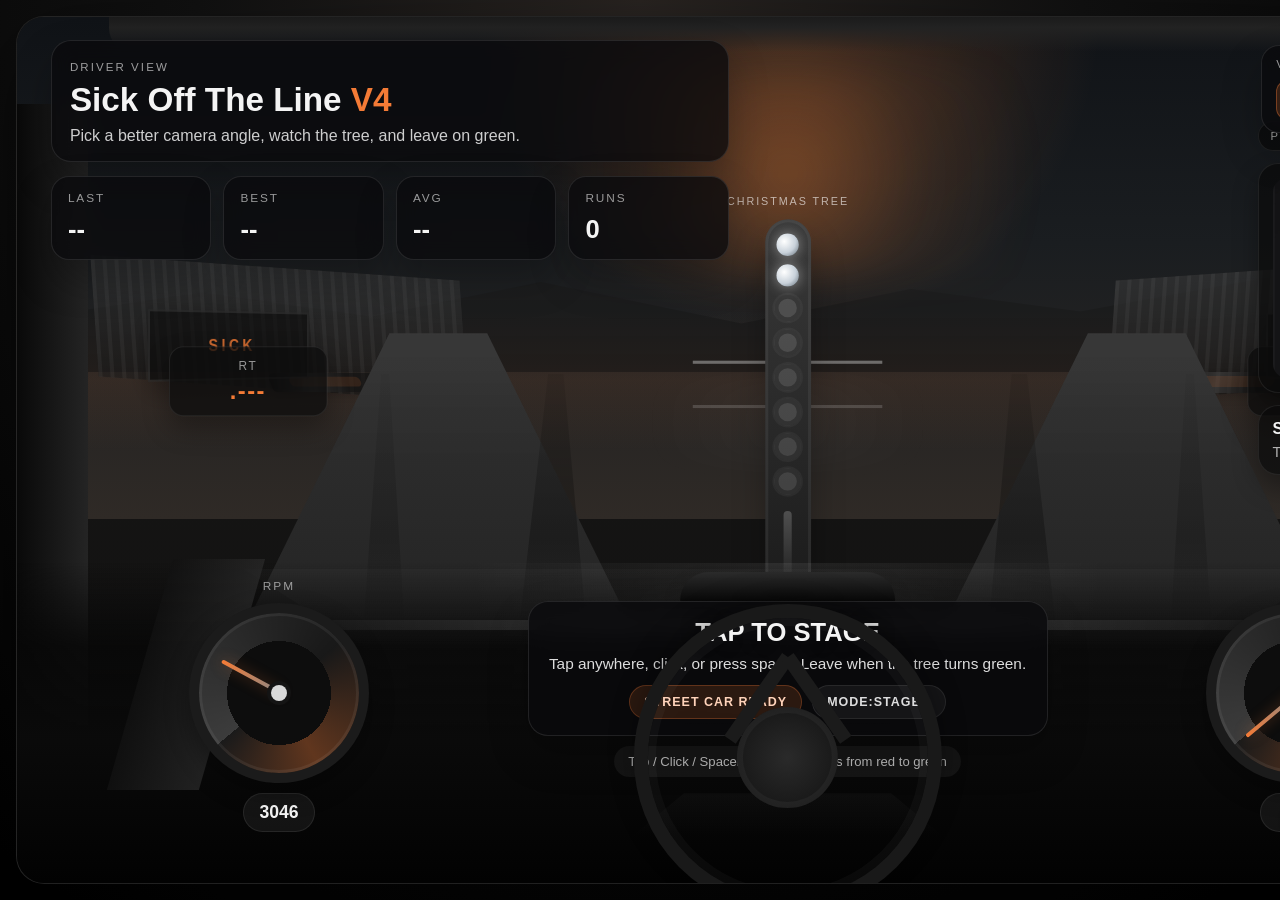
==== index.html @ 59b1d3d0 "Add files via upload" ====
<!DOCTYPE html>
<html lang="en">
<head>
  <meta charset="UTF-8" />
  <meta name="viewport" content="width=device-width, initial-scale=1.0" />
  <meta name="description" content="Sick Off The Line V4 - drag strip reaction time game with improved camera views." />
  <title>Sick Off The Line V4</title>
  <link rel="stylesheet" href="css/styles.css" />
</head>
<body>
  <main class="game-shell" aria-label="Sick Off The Line reaction time game">
    <section class="scene view-cockpit" id="scene">
      <div class="sky"></div>
      <div class="sun-glow"></div>
      <div class="horizon-glow"></div>
      <div class="mountains"></div>
      <div class="stands left"></div>
      <div class="stands right"></div>
      <div class="track-cars car-left"></div>
      <div class="track-cars car-right"></div>
      <div class="billboard left"></div>
      <div class="billboard right"></div>

      <div class="track" id="track">
        <div class="guardrail left-wall"></div>
        <div class="guardrail right-wall"></div>
        <div class="lane left-lane"></div>
        <div class="lane right-lane"></div>
        <div class="lane-groove left-groove"></div>
        <div class="lane-groove right-groove"></div>
        <div class="center-strip"></div>
        <div class="start-box"></div>
        <div class="reflective-patch"></div>
        <div class="burnout haze"></div>
        <div class="motion-lines motion-left"></div>
        <div class="motion-lines motion-right"></div>
        <div class="cone left-cone"></div>
        <div class="cone right-cone"></div>
        <div class="rubber-mark left-mark"></div>
        <div class="rubber-mark right-mark"></div>
        <div class="timing-board left-board">
          <span>RT</span>
          <strong id="leftBoard">.---</strong>
        </div>
        <div class="timing-board right-board">
          <span>MPH</span>
          <strong id="rightBoard">000</strong>
        </div>
      </div>

      <div class="tree-zone" id="treeZone">
        <div class="tree-sign">Christmas Tree</div>
        <div class="tree-post">
          <div class="tree-lights">
            <button class="light pre disabled" data-light="pre" tabindex="-1" aria-hidden="true"></button>
            <button class="light stage disabled" data-light="stage" tabindex="-1" aria-hidden="true"></button>
            <button class="light red" data-light="r1" tabindex="-1" aria-hidden="true"></button>
            <button class="light red" data-light="r2" tabindex="-1" aria-hidden="true"></button>
            <button class="light red" data-light="r3" tabindex="-1" aria-hidden="true"></button>
            <button class="light yellow" data-light="y1" tabindex="-1" aria-hidden="true"></button>
            <button class="light yellow" data-light="y2" tabindex="-1" aria-hidden="true"></button>
            <button class="light green" data-light="g" tabindex="-1" aria-hidden="true"></button>
          </div>
        </div>
      </div>

      <aside class="sponsor-tower" aria-label="Race sponsor signage">
        <div class="sponsor-head">Presented By</div>
        <div class="sponsor-card main-sponsor">
          <img src="assets/sick-the-magazine-logo.jpg" alt="Sick The Magazine logo" />
        </div>
        <div class="sponsor-card side-copy">
          <p>SICK THE MAGAZINE</p>
          <span>Trackside sponsor signage</span>
        </div>
      </aside>

      <section class="hud">
        <div class="brand panel">
          <span class="eyebrow">Driver View</span>
          <h1>Sick Off The Line <span>V4</span></h1>
          <p>Pick a better camera angle, watch the tree, and leave on green.</p>
        </div>

        <div class="stats panel-grid">
          <article class="panel stat-box">
            <div class="stat-label">Last</div>
            <div class="stat-value" id="lastReaction">--</div>
          </article>
          <article class="panel stat-box">
            <div class="stat-label">Best</div>
            <div class="stat-value" id="bestReaction">--</div>
          </article>
          <article class="panel stat-box">
            <div class="stat-label">Avg</div>
            <div class="stat-value" id="avgReaction">--</div>
          </article>
          <article class="panel stat-box">
            <div class="stat-label">Runs</div>
            <div class="stat-value" id="runCount">0</div>
          </article>
        </div>
      </section>

      <section class="view-picker panel" aria-label="Camera view picker">
        <span class="picker-label">View</span>
        <div class="view-buttons" id="viewButtons">
          <button class="view-btn active" data-view="cockpit">Cockpit</button>
          <button class="view-btn" data-view="dash">Dash</button>
          <button class="view-btn" data-view="wide">Wide</button>
        </div>
      </section>

      <div class="cockpit-frame top"></div>
      <div class="cockpit-frame left"></div>
      <div class="cockpit-frame right"></div>

      <section class="dashboard" id="dashboard">
        <div class="windshield-reflection"></div>
        <div class="dash-top-strip"></div>
        <div class="rearview-mirror"></div>
        <div class="a-pillar left"></div>
        <div class="a-pillar right"></div>
        <div class="hood-bulge"></div>

        <div class="gauge cluster-left">
          <div class="gauge-title">RPM</div>
          <div class="gauge-dial">
            <div class="needle" id="rpmNeedle"></div>
          </div>
          <div class="gauge-readout" id="rpmValue">3200</div>
        </div>

        <div class="dash-center-stack">
          <div class="dash-message panel">
            <div class="status-title" id="headline">Tap to stage</div>
            <div class="status-copy" id="subline">Tap anywhere, click, or press space. Leave when the tree turns green.</div>
            <div class="dash-tags">
              <div class="rating-pill" id="rating">Street Car Ready</div>
              <div class="launch-mode-pill">Mode: <strong id="launchMode">STAGED</strong></div>
            </div>
          </div>
          <div class="dash-hint-bar">
            <span>Tap / Click / Spacebar</span>
            <span class="separator"></span>
            <span>Tree drops from red to green</span>
          </div>
        </div>

        <div class="gauge cluster-right">
          <div class="gauge-title">MPH</div>
          <div class="gauge-dial">
            <div class="needle" id="mphNeedle"></div>
          </div>
          <div class="gauge-readout" id="mphValue">0</div>
        </div>

        <div class="switch-bank panel">
          <div class="switch-label">Race Panel</div>
          <div class="switch-row">
            <span class="switch active"></span>
            <span class="switch"></span>
            <span class="switch active"></span>
            <span class="switch"></span>
          </div>
        </div>

        <div class="steering-wheel">
          <div class="wheel-center"></div>
        </div>
      </section>

      <button class="action-overlay" id="actionButton" aria-label="Tap to play the drag strip reaction game"></button>
      <div class="flash-overlay" id="flashOverlay"></div>
    </section>
  </main>

  <script src="js/game.js"></script>
</body>
</html>
---- css/styles.css ----
:root {
  --bg: #040404;
  --panel: rgba(10, 10, 12, 0.76);
  --panel-border: rgba(255, 255, 255, 0.1);
  --orange: #f47b36;
  --orange-soft: rgba(244, 123, 54, 0.14);
  --white: #f4f4f4;
  --muted: rgba(255, 255, 255, 0.72);
  --red: #ff3a3a;
  --yellow: #ffd24b;
  --green: #1ef07a;
  --dash: #090909;
  --metal: #868686;
  --glass: rgba(255, 255, 255, 0.06);
  --shadow: 0 25px 80px rgba(0, 0, 0, 0.45);
}

* { box-sizing: border-box; }
html, body {
  margin: 0;
  min-height: 100%;
  background: radial-gradient(circle at top, #292421 0%, #111 40%, #000 100%);
  color: var(--white);
  font-family: Inter, Arial, Helvetica, sans-serif;
}
body {
  display: flex;
  align-items: center;
  justify-content: center;
  padding: 16px;
}
button { font: inherit; }
.game-shell { width: min(100%, 1440px); }
.scene {
  position: relative;
  aspect-ratio: 16 / 9;
  min-height: min(100vh - 32px, 880px);
  overflow: hidden;
  border-radius: 28px;
  border: 1px solid rgba(255, 255, 255, 0.08);
  background: linear-gradient(to bottom, #0d0d0d 0%, #171615 20%, #111 100%);
  box-shadow: var(--shadow);
  user-select: none;
  touch-action: manipulation;
}
.sky, .sun-glow, .horizon-glow, .mountains, .track, .dashboard, .flash-overlay, .action-overlay,
.motion-lines, .burnout, .cockpit-frame, .stands, .tree-zone, .sponsor-tower, .hud, .view-picker,
.track-cars, .billboard { position: absolute; }

.sky {
  inset: 0 0 42% 0;
  background:
    radial-gradient(circle at 50% 0%, rgba(255, 136, 60, 0.24), transparent 34%),
    linear-gradient(to bottom, #101317 0%, #1a1d20 45%, #2f2a26 100%);
}
.sun-glow {
  left: 50%; top: 6%; width: 48%; height: 24%; transform: translateX(-50%);
  background: radial-gradient(circle, rgba(255, 132, 51, 0.32), rgba(255, 132, 51, 0.06) 36%, transparent 64%);
  filter: blur(18px);
}
.horizon-glow {
  left: 0; right: 0; top: 34%; height: 16%;
  background: linear-gradient(to bottom, transparent 0%, rgba(244, 123, 54, 0.08) 50%, transparent 100%);
}
.mountains {
  left: 0; right: 0; top: 21%; height: 20%; opacity: 0.5;
  clip-path: polygon(0 100%, 0 70%, 12% 54%, 23% 68%, 34% 48%, 47% 72%, 58% 52%, 69% 65%, 82% 44%, 100% 70%, 100% 100%);
  background: linear-gradient(to top, rgba(0,0,0,0.35), transparent 50%), #1b1b1b;
}
.stands {
  top: 29%; width: 24%; height: 14%; opacity: 0.55;
  background: linear-gradient(to bottom, rgba(255,255,255,0.08), rgba(255,255,255,0.02)),
    repeating-linear-gradient(90deg, rgba(255,255,255,0.08) 0 4px, transparent 4px 12px),
    linear-gradient(to bottom, #2a2a2a, #151515);
}
.stands.left { left: 5%; transform: skewY(8deg) rotate(-4deg); }
.stands.right { right: 5%; transform: skewY(-8deg) rotate(4deg); }
.track-cars {
  top: 41%; width: 8%; height: 2.4%; opacity: 0.65;
  background: linear-gradient(to right, #0a0a0a, #3c3c3c 35%, #111 70%);
  border-radius: 8px 8px 3px 3px; box-shadow: 0 2px 10px rgba(0,0,0,0.35);
}
.track-cars::after {
  content: ''; position: absolute; inset: 18% 18% 26% 18%; background: rgba(244, 123, 54, 0.18); border-radius: 5px;
}
.car-left { left: 16%; transform: skewX(22deg) scale(0.9); }
.car-right { right: 17%; transform: skewX(-22deg); }
.billboard {
  top: 34%; width: 12%; height: 8%; border: 2px solid rgba(255,255,255,0.08); background: rgba(10,10,10,0.58);
  box-shadow: 0 10px 24px rgba(0,0,0,0.3);
}
.billboard::before {
  content: 'SICK'; position: absolute; inset: 0; display: grid; place-items: center;
  color: rgba(244,123,54,0.82); font-weight: 900; letter-spacing: 0.25em;
}
.billboard.left { left: 8%; transform: perspective(900px) rotateY(30deg); }
.billboard.right { right: 8%; transform: perspective(900px) rotateY(-30deg); }

.track {
  inset: 24% 0 0 0;
  transform-origin: center 70%;
  transition: transform 220ms ease, filter 220ms ease;
}
.guardrail {
  position: absolute; bottom: 12%; width: 22%; height: 8%; z-index: 2;
  background: linear-gradient(to bottom, #cbcbcb, #737373 40%, #2f2f2f 100%);
  box-shadow: 0 8px 20px rgba(0,0,0,0.35);
}
.left-wall { left: 6%; transform: perspective(900px) rotateX(74deg) skewX(38deg); }
.right-wall { right: 6%; transform: perspective(900px) rotateX(74deg) skewX(-38deg); }
.lane {
  position: absolute; bottom: -6%; width: 44%; height: 90%;
  background: linear-gradient(to bottom, #313131 0%, #161616 100%);
  box-shadow: inset 0 60px 90px rgba(255,255,255,0.04);
}
.left-lane { left: 6%; clip-path: polygon(43% 0%, 57% 0%, 100% 100%, 0% 100%); }
.right-lane { right: 6%; clip-path: polygon(43% 0%, 57% 0%, 100% 100%, 0% 100%); }
.lane-groove, .rubber-mark {
  position: absolute; bottom: -2%; width: 8%; height: 80%; opacity: 0.52;
  background: linear-gradient(to bottom, rgba(0,0,0,0.12), rgba(0,0,0,0.55) 30%, rgba(255,255,255,0.03) 55%, rgba(0,0,0,0.58));
}
.left-groove { left: 31%; clip-path: polygon(49% 0%, 61% 0%, 100% 100%, 0 100%); }
.right-groove { right: 31%; clip-path: polygon(39% 0%, 51% 0%, 100% 100%, 0 100%); }
.left-mark { left: 22%; width: 5%; opacity: 0.32; clip-path: polygon(48% 0%, 58% 0%, 100% 100%, 0 100%); }
.right-mark { right: 22%; width: 5%; opacity: 0.32; clip-path: polygon(42% 0%, 52% 0%, 100% 100%, 0 100%); }
.center-strip {
  position: absolute; left: 50%; bottom: -5%; width: 4%; height: 84%; transform: translateX(-50%);
  background: linear-gradient(to bottom, rgba(255,255,255,0.24), rgba(255,255,255,0.04));
  clip-path: polygon(43% 0%, 57% 0%, 100% 100%, 0 100%);
  opacity: 0.38;
}
.start-box {
  position: absolute; left: 50%; top: 20%; width: 12%; height: 7%; transform: translateX(-50%);
  border-top: 3px solid rgba(255,255,255,0.5); border-bottom: 3px solid rgba(255,255,255,0.22); opacity: 0.7;
}
.reflective-patch {
  position: absolute; left: 50%; bottom: 30%; width: 30%; height: 16%; transform: translateX(-50%);
  background: radial-gradient(circle, rgba(255,255,255,0.08), transparent 70%);
  filter: blur(18px);
}
.burnout.haze {
  left: 50%; top: 22%; width: 28%; height: 14%; transform: translateX(-50%);
  background: radial-gradient(circle, rgba(255,255,255,0.12), transparent 70%);
  filter: blur(12px); opacity: 0.22;
}
.motion-lines {
  bottom: 8%; width: 15%; height: 24%; opacity: 0; transition: opacity 120ms ease;
  background: repeating-linear-gradient(to bottom, rgba(255,255,255,0.35) 0 2px, transparent 2px 16px);
  filter: blur(0.6px);
}
.motion-left { left: 16%; transform: skewX(26deg); }
.motion-right { right: 16%; transform: skewX(-26deg); }
.cone {
  position: absolute; width: 2.4%; height: 7%; bottom: 16%;
  background: linear-gradient(to bottom, #ff9d38, #d95700);
  clip-path: polygon(50% 0, 100% 100%, 0 100%);
  box-shadow: 0 10px 16px rgba(0,0,0,0.3);
}
.left-cone { left: 20%; }
.right-cone { right: 20%; }
.timing-board {
  position: absolute; top: 18%; width: 10%; min-width: 84px; padding: 12px 12px 10px;
  border-radius: 14px; background: rgba(14, 14, 14, 0.76);
  border: 1px solid rgba(255,255,255,0.08);
  box-shadow: 0 12px 26px rgba(0,0,0,0.3); text-align: center;
}
.timing-board span {
  display: block; font-size: 0.72rem; letter-spacing: 0.14em; text-transform: uppercase; color: rgba(255,255,255,0.56);
}
.timing-board strong {
  display: block; margin-top: 5px; font-size: clamp(1.15rem, 1.8vw, 1.6rem); color: var(--orange); letter-spacing: 0.06em;
}
.left-board { left: 11%; }
.right-board { right: 11%; }

.tree-zone {
  left: 50%; top: 22%; transform: translateX(-50%);
  width: 9%; min-width: 90px; z-index: 3;
  transition: transform 220ms ease, top 220ms ease;
}
.tree-sign {
  text-align: center; font-size: 0.66rem; letter-spacing: 0.18em; text-transform: uppercase;
  color: rgba(255,255,255,0.62); margin-bottom: 12px;
}
.tree-post {
  width: 32%; margin: 0 auto; padding: 14px 0 24px; border-radius: 30px;
  background: linear-gradient(to bottom, #393939, #191919);
  box-shadow: inset 0 0 0 3px rgba(255,255,255,0.06), 0 18px 32px rgba(0,0,0,0.28);
}
.tree-post::after {
  content: ''; display: block; width: 8px; height: 84px; margin: 16px auto 0; background: linear-gradient(to bottom, #4f4f4f, #171717); border-radius: 999px;
}
.tree-lights { display: grid; gap: 8px; justify-items: center; }
.light {
  width: 26px; height: 26px; border-radius: 50%; border: none; cursor: default; pointer-events: none;
  background: rgba(255,255,255,0.14); box-shadow: inset 0 0 0 4px rgba(0,0,0,0.3), 0 0 0 2px rgba(255,255,255,0.04);
}
.light.pre, .light.stage { width: 22px; height: 22px; background: rgba(255,255,255,0.12); }
.light.red.active { background: radial-gradient(circle at 35% 35%, #ff8989, var(--red) 55%, #680000 100%); box-shadow: 0 0 24px rgba(255,58,58,0.78); }
.light.yellow.active { background: radial-gradient(circle at 35% 35%, #fff0a3, var(--yellow) 55%, #7c5800 100%); box-shadow: 0 0 24px rgba(255,210,75,0.82); }
.light.green.active { background: radial-gradient(circle at 35% 35%, #baffd6, var(--green) 55%, #005829 100%); box-shadow: 0 0 24px rgba(30,240,122,0.82); }
.light.pre.active, .light.stage.active { background: radial-gradient(circle at 35% 35%, #fff, #c8d1da 55%, #5b6770 100%); box-shadow: 0 0 14px rgba(255,255,255,0.45); }

.sponsor-tower {
  right: 3.5%; top: 12%; width: 16%; min-width: 170px; z-index: 4;
  transition: transform 220ms ease, opacity 220ms ease;
}
.sponsor-head {
  display: inline-block; padding: 8px 12px; border-radius: 999px; background: rgba(10,10,10,0.68); border: 1px solid rgba(255,255,255,0.08);
  font-size: 0.7rem; letter-spacing: 0.15em; text-transform: uppercase; color: rgba(255,255,255,0.62);
}
.sponsor-card {
  margin-top: 12px; border-radius: 20px; padding: 14px; background: rgba(10,10,10,0.7); border: 1px solid rgba(255,255,255,0.08); box-shadow: 0 12px 26px rgba(0,0,0,0.32);
}
.main-sponsor img { width: 100%; display: block; border-radius: 14px; }
.side-copy p { margin: 0; font-weight: 800; letter-spacing: 0.08em; }
.side-copy span { display: block; margin-top: 6px; color: rgba(255,255,255,0.68); font-size: 0.9rem; }

.panel {
  background: var(--panel); border: 1px solid var(--panel-border); backdrop-filter: blur(10px);
  box-shadow: 0 18px 40px rgba(0,0,0,0.24);
}
.hud {
  left: 2.2%; top: 2.6%; width: 44%; z-index: 10; display: grid; gap: 14px;
}
.brand { border-radius: 20px; padding: 16px 18px; }
.eyebrow {
  display: inline-block; font-size: 0.72rem; letter-spacing: 0.18em; text-transform: uppercase; color: rgba(255,255,255,0.6);
}
.brand h1 { margin: 6px 0 8px; font-size: clamp(1.6rem, 2.6vw, 2.4rem); }
.brand h1 span { color: var(--orange); }
.brand p { margin: 0; color: rgba(255,255,255,0.8); max-width: 58ch; }
.panel-grid {
  display: grid; grid-template-columns: repeat(4, minmax(0, 1fr)); gap: 12px;
}
.stat-box { border-radius: 18px; padding: 14px 16px; min-height: 84px; }
.stat-label {
  color: rgba(255,255,255,0.58); font-size: 0.74rem; text-transform: uppercase; letter-spacing: 0.16em;
}
.stat-value { margin-top: 10px; font-size: clamp(1.15rem, 2vw, 1.7rem); font-weight: 900; }

.view-picker {
  top: 3.2%; right: 2.4%; z-index: 12; border-radius: 18px; padding: 12px 14px; min-width: 240px;
}
.picker-label {
  display: block; font-size: 0.72rem; letter-spacing: 0.16em; text-transform: uppercase; color: rgba(255,255,255,0.58); margin-bottom: 10px;
}
.view-buttons { display: flex; gap: 8px; }
.view-btn {
  flex: 1; border: 1px solid rgba(255,255,255,0.08); background: rgba(255,255,255,0.04); color: rgba(255,255,255,0.88);
  border-radius: 12px; padding: 10px 12px; cursor: pointer; font-weight: 700;
}
.view-btn.active {
  background: rgba(244,123,54,0.18); border-color: rgba(244,123,54,0.36); color: #ffd6bf;
}

.cockpit-frame.top {
  left: 6%; right: 6%; top: -3%; height: 7%; border-bottom-left-radius: 24px; border-bottom-right-radius: 24px;
  background: linear-gradient(to bottom, #0b0b0b, #222 60%, transparent 100%); z-index: 7;
}
.cockpit-frame.left, .cockpit-frame.right {
  top: 10%; bottom: 18%; width: 4.6%; background: linear-gradient(to right, #090909, #242424); z-index: 7;
}
.cockpit-frame.left { left: 0; }
.cockpit-frame.right { right: 0; transform: scaleX(-1); }

.dashboard {
  left: 0; right: 0; bottom: 0; height: 37%; z-index: 8;
  background:
    linear-gradient(to top, #020202 0%, #0a0a0a 44%, rgba(7,7,7,0.86) 74%, rgba(7,7,7,0) 100%),
    radial-gradient(circle at 50% 0%, rgba(255,255,255,0.08), transparent 38%);
  transition: transform 220ms ease, opacity 220ms ease;
}
.windshield-reflection {
  position: absolute; left: 8%; right: 8%; top: 2%; height: 26%;
  background: linear-gradient(to bottom, rgba(255,255,255,0.12), transparent);
  clip-path: polygon(8% 0, 92% 0, 82% 100%, 18% 100%); opacity: 0.2;
}
.dash-top-strip {
  position: absolute; left: 12%; right: 12%; top: 18%; height: 10px; border-radius: 999px;
  background: linear-gradient(to right, transparent, rgba(255,255,255,0.16), transparent);
}
.rearview-mirror {
  position: absolute; left: 50%; top: 3%; width: 14%; height: 9%; transform: translateX(-50%);
  border-radius: 999px 999px 16px 16px; background: linear-gradient(to bottom, #2b2b2b, #090909); box-shadow: 0 10px 18px rgba(0,0,0,0.25);
}
.a-pillar {
  position: absolute; top: -1%; width: 6%; height: 72%; background: linear-gradient(to right, #121212, #2a2a2a); opacity: 0.74;
}
.a-pillar.left { left: 8%; transform: skewX(-16deg); }
.a-pillar.right { right: 8%; transform: skewX(16deg); }
.hood-bulge {
  position: absolute; left: 50%; bottom: 14%; width: 32%; height: 14%; transform: translateX(-50%);
  background: linear-gradient(to bottom, rgba(255,255,255,0.1), rgba(0,0,0,0.22));
  clip-path: polygon(18% 100%, 29% 0, 71% 0, 82% 100%);
  opacity: 0.24;
}
.gauge {
  position: absolute; bottom: 16%; width: 18%; text-align: center;
}
.cluster-left { left: 8%; }
.cluster-right { right: 8%; }
.gauge-title {
  font-size: 0.74rem; letter-spacing: 0.18em; text-transform: uppercase; color: rgba(255,255,255,0.56);
}
.gauge-dial {
  position: relative; margin: 10px auto 0; width: min(15vw, 180px); aspect-ratio: 1 / 1; border-radius: 50%;
  background:
    radial-gradient(circle at center, #0d0d0d 0 46%, transparent 46%),
    conic-gradient(from 230deg, rgba(255,255,255,0.18), rgba(255,255,255,0.03) 50%, rgba(244,123,54,0.35) 78%, rgba(255,255,255,0.04) 100%),
    #111;
  border: 10px solid #1b1b1b;
  box-shadow: inset 0 0 0 3px rgba(255,255,255,0.06), 0 10px 24px rgba(0,0,0,0.34);
}
.needle {
  position: absolute; left: 50%; bottom: 50%; width: 4px; height: 42%; transform-origin: bottom center; border-radius: 999px;
  background: linear-gradient(to top, #888, var(--orange)); box-shadow: 0 0 14px rgba(244,123,54,0.35);
}
.gauge-dial::after {
  content: ''; position: absolute; left: 50%; bottom: calc(50% - 8px); width: 16px; height: 16px; border-radius: 50%; transform: translateX(-50%);
  background: #d9d9d9; box-shadow: 0 0 0 4px #141414;
}
.gauge-readout {
  margin-top: 10px; display: inline-flex; min-width: 72px; justify-content: center; padding: 8px 12px; border-radius: 999px;
  background: rgba(255,255,255,0.06); border: 1px solid rgba(255,255,255,0.08); font-size: 1.1rem; font-weight: 800;
}
.dash-center-stack {
  position: absolute; left: 50%; top: 12%; width: min(42%, 520px); transform: translateX(-50%); text-align: center;
}
.dash-message { border-radius: 20px; padding: 16px 18px; }
.status-title { font-size: clamp(1.25rem, 2vw, 2rem); font-weight: 900; text-transform: uppercase; text-shadow: 0 2px 18px rgba(0,0,0,0.42); }
.status-copy { margin-top: 8px; font-size: clamp(0.9rem, 1.2vw, 1rem); color: rgba(255,255,255,0.86); }
.dash-tags { display: flex; justify-content: center; gap: 10px; flex-wrap: wrap; margin-top: 12px; }
.rating-pill, .launch-mode-pill {
  display: inline-flex; align-items: center; padding: 9px 14px; border-radius: 999px; font-size: 0.78rem; font-weight: 700; letter-spacing: 0.08em; text-transform: uppercase;
}
.rating-pill { background: var(--orange-soft); border: 1px solid rgba(244,123,54,0.28); color: #ffd3ba; }
.launch-mode-pill { background: rgba(255,255,255,0.05); border: 1px solid rgba(255,255,255,0.08); color: rgba(255,255,255,0.86); }
.dash-hint-bar {
  margin-top: 10px; display: inline-flex; align-items: center; gap: 10px; padding: 8px 14px; border-radius: 999px; background: rgba(255,255,255,0.05); color: rgba(255,255,255,0.7); font-size: 0.82rem;
}
.separator { width: 4px; height: 4px; border-radius: 50%; background: rgba(255,255,255,0.35); }
.switch-bank {
  position: absolute; right: 4.5%; bottom: 13%; width: 11%; min-width: 120px; border-radius: 16px; padding: 12px;
}
.switch-label { font-size: 0.68rem; text-transform: uppercase; letter-spacing: 0.16em; color: rgba(255,255,255,0.56); }
.switch-row { display: flex; gap: 8px; margin-top: 12px; justify-content: space-between; }
.switch {
  width: 16px; height: 28px; border-radius: 999px; background: #1f1f1f; border: 1px solid rgba(255,255,255,0.08); position: relative;
}
.switch::after {
  content: ''; position: absolute; left: 50%; top: 3px; width: 8px; height: 10px; transform: translateX(-50%); border-radius: 999px; background: #777;
}
.switch.active::after { background: var(--orange); box-shadow: 0 0 10px rgba(244,123,54,0.45); }
.steering-wheel {
  position: absolute; left: 50%; bottom: -9%; width: 20%; aspect-ratio: 1 / 1; transform: translateX(-50%); border-radius: 50%;
  border: 14px solid #191919; box-shadow: inset 0 0 0 8px rgba(255,255,255,0.03), 0 -10px 26px rgba(0,0,0,0.3);
}
.steering-wheel::before, .steering-wheel::after {
  content: ''; position: absolute; width: 14px; height: 36%; background: #1b1b1b; top: 14%; left: 50%; transform-origin: top center;
}
.steering-wheel::before { transform: translateX(-50%) rotate(35deg); }
.steering-wheel::after { transform: translateX(-50%) rotate(-35deg); }
.wheel-center {
  position: absolute; inset: 32%; border-radius: 50%; background: radial-gradient(circle, #2a2a2a, #111); box-shadow: inset 0 0 0 6px rgba(255,255,255,0.04);
}

.action-overlay {
  inset: 0; opacity: 0; z-index: 20; border: none; background: transparent; cursor: pointer;
}
.flash-overlay {
  inset: 0; background: transparent; pointer-events: none; z-index: 18;
}
.scene.green-flash .flash-overlay { background: rgba(30,240,122,0.18); }
.scene.red-flash .flash-overlay { background: rgba(255,58,58,0.16); }
.scene.launching .motion-lines { opacity: 0.28; }
.scene.launching .burnout.haze { opacity: 0.32; }
.scene.launching .track { filter: brightness(1.04); }

.scene.view-cockpit .track { transform: scale(1.03) translateY(2%); }
.scene.view-cockpit .tree-zone { top: 21%; transform: translateX(-50%) scale(1.02); }
.scene.view-cockpit .dashboard { transform: translateY(0); opacity: 1; }

.scene.view-dash .track { transform: scale(1.1) translateY(4%); }
.scene.view-dash .tree-zone { top: 20%; transform: translateX(-50%) scale(1.12); }
.scene.view-dash .dashboard { transform: translateY(3%); }
.scene.view-dash .sponsor-tower { transform: scale(0.94) translateY(-2%); }

.scene.view-wide .track { transform: scale(0.94) translateY(-4%); }
.scene.view-wide .tree-zone { top: 23%; transform: translateX(-50%) scale(0.88); }
.scene.view-wide .dashboard { transform: translateY(14%); opacity: 0.94; }
.scene.view-wide .sponsor-tower { transform: scale(1.06) translateY(-3%); }
.scene.view-wide .hud { transform: scale(0.96); transform-origin: top left; }

@media (max-width: 1100px) {
  .hud { width: 52%; }
  .view-picker { min-width: 220px; }
  .cluster-left { left: 5%; }
  .cluster-right { right: 5%; }
  .dash-center-stack { width: min(48%, 520px); }
}

@media (max-width: 900px) {
  body { padding: 0; }
  .scene { border-radius: 0; min-height: 100vh; }
  .hud {
    width: auto; left: 12px; right: 12px; top: 12px;
  }
  .panel-grid { grid-template-columns: repeat(2, minmax(0, 1fr)); }
  .view-picker { left: 12px; right: 12px; top: auto; bottom: 34%; min-width: 0; }
  .view-buttons { width: 100%; }
  .sponsor-tower { top: auto; right: 12px; bottom: 36%; width: 32%; min-width: 140px; }
  .dashboard { height: 41%; }
  .gauge { width: 24%; }
  .dash-center-stack { width: 54%; top: 13%; }
  .switch-bank { display: none; }
  .tree-zone { top: 24%; }
}

@media (max-width: 640px) {
  .brand h1 { font-size: 1.4rem; }
  .brand p { font-size: 0.92rem; }
  .panel-grid { gap: 8px; }
  .stat-box { min-height: 74px; padding: 10px 12px; }
  .stat-value { font-size: 1.1rem; }
  .sponsor-tower { width: 38%; bottom: 40%; }
  .main-sponsor img { border-radius: 10px; }
  .dashboard { height: 46%; }
  .steering-wheel { width: 34%; bottom: -6%; }
  .gauge-dial { width: 108px; }
  .gauge-readout { font-size: 0.96rem; }
  .dash-center-stack { width: 64%; }
  .status-title { font-size: 1rem; }
  .status-copy { font-size: 0.82rem; }
  .dash-hint-bar { font-size: 0.7rem; }
  .view-picker { bottom: 46%; }
  .tree-zone { width: 14%; min-width: 78px; }
  .light { width: 20px; height: 20px; }
}
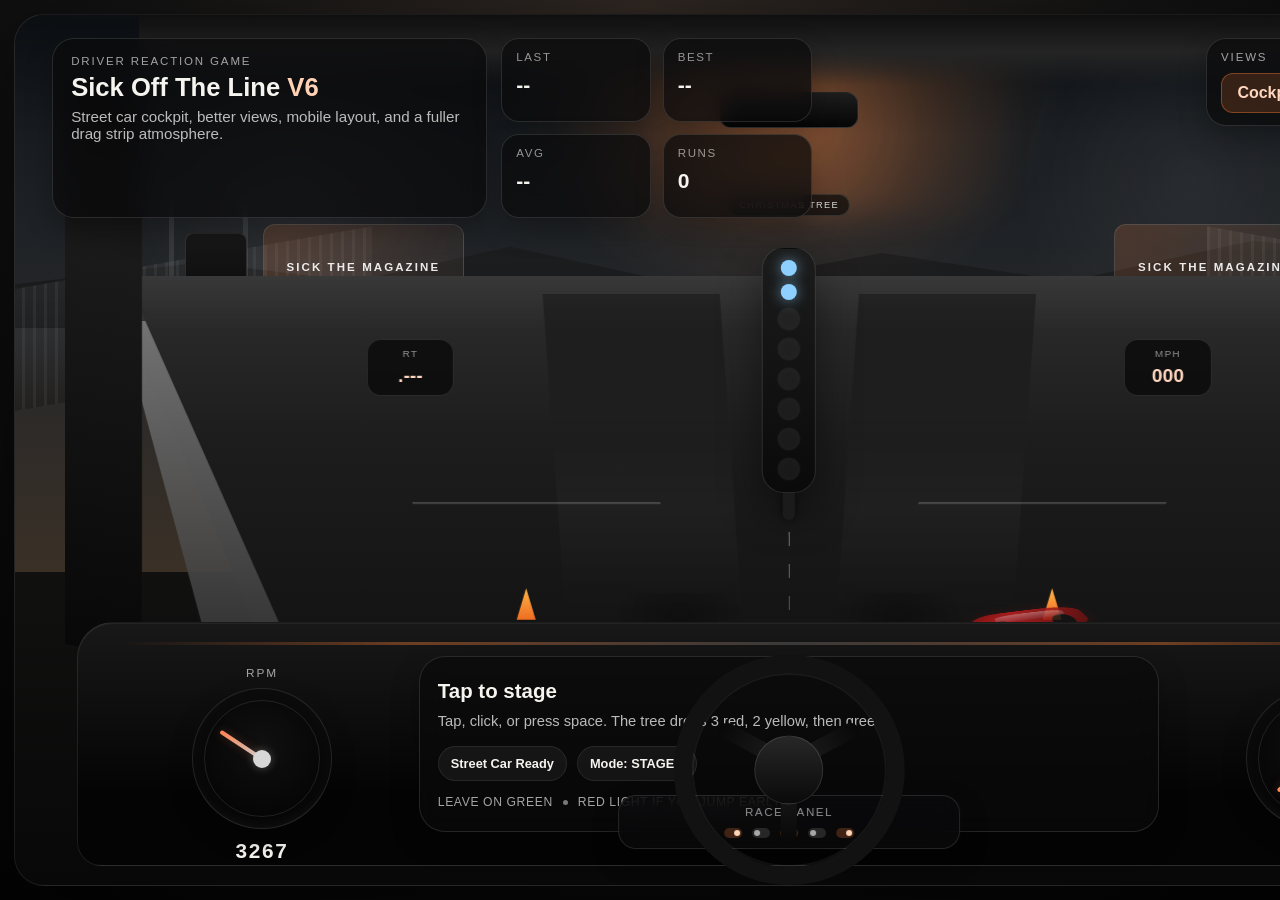
==== commit b476fb13: "Add files via upload" ====
--- a/index.html
+++ b/index.html
@@ -2,42 +2,39 @@
 <html lang="en">
 <head>
   <meta charset="UTF-8" />
-  <meta name="viewport" content="width=device-width, initial-scale=1.0" />
-  <meta name="description" content="Sick Off The Line V4 - drag strip reaction time game with improved camera views." />
-  <title>Sick Off The Line V4</title>
+  <meta name="viewport" content="width=device-width, initial-scale=1.0, viewport-fit=cover" />
+  <meta name="description" content="Sick Off The Line V6 - mobile-friendly drag strip reaction game with upgraded cockpit and track visuals." />
+  <title>Sick Off The Line V6</title>
   <link rel="stylesheet" href="css/styles.css" />
 </head>
 <body>
-  <main class="game-shell" aria-label="Sick Off The Line reaction time game">
+  <main class="game-shell" aria-label="Sick Off The Line drag racing reaction game">
     <section class="scene view-cockpit" id="scene">
       <div class="sky"></div>
-      <div class="sun-glow"></div>
-      <div class="horizon-glow"></div>
+      <div class="sun-haze"></div>
+      <div class="clouds"></div>
       <div class="mountains"></div>
-      <div class="stands left"></div>
-      <div class="stands right"></div>
-      <div class="track-cars car-left"></div>
-      <div class="track-cars car-right"></div>
+      <div class="grandstands left"></div>
+      <div class="grandstands right"></div>
+      <div class="light-poles left"></div>
+      <div class="light-poles right"></div>
+      <div class="scoreboard far-left"></div>
+      <div class="scoreboard far-right"></div>
       <div class="billboard left"></div>
       <div class="billboard right"></div>
 
-      <div class="track" id="track">
-        <div class="guardrail left-wall"></div>
-        <div class="guardrail right-wall"></div>
-        <div class="lane left-lane"></div>
-        <div class="lane right-lane"></div>
-        <div class="lane-groove left-groove"></div>
-        <div class="lane-groove right-groove"></div>
-        <div class="center-strip"></div>
-        <div class="start-box"></div>
-        <div class="reflective-patch"></div>
-        <div class="burnout haze"></div>
-        <div class="motion-lines motion-left"></div>
-        <div class="motion-lines motion-right"></div>
-        <div class="cone left-cone"></div>
-        <div class="cone right-cone"></div>
-        <div class="rubber-mark left-mark"></div>
-        <div class="rubber-mark right-mark"></div>
+      <div class="track-wrap" id="trackWrap">
+        <div class="track-surface"></div>
+        <div class="track-edge left"></div>
+        <div class="track-edge right"></div>
+        <div class="track-centerline"></div>
+        <div class="track-groove left"></div>
+        <div class="track-groove right"></div>
+        <div class="rubber-patch left"></div>
+        <div class="rubber-patch right"></div>
+        <div class="cone left"></div>
+        <div class="cone right"></div>
+        <div class="opponent-lane-car"></div>
         <div class="timing-board left-board">
           <span>RT</span>
           <strong id="leftBoard">.---</strong>
@@ -49,128 +46,137 @@
       </div>
 
       <div class="tree-zone" id="treeZone">
-        <div class="tree-sign">Christmas Tree</div>
-        <div class="tree-post">
-          <div class="tree-lights">
-            <button class="light pre disabled" data-light="pre" tabindex="-1" aria-hidden="true"></button>
-            <button class="light stage disabled" data-light="stage" tabindex="-1" aria-hidden="true"></button>
-            <button class="light red" data-light="r1" tabindex="-1" aria-hidden="true"></button>
-            <button class="light red" data-light="r2" tabindex="-1" aria-hidden="true"></button>
-            <button class="light red" data-light="r3" tabindex="-1" aria-hidden="true"></button>
-            <button class="light yellow" data-light="y1" tabindex="-1" aria-hidden="true"></button>
-            <button class="light yellow" data-light="y2" tabindex="-1" aria-hidden="true"></button>
-            <button class="light green" data-light="g" tabindex="-1" aria-hidden="true"></button>
-          </div>
+        <div class="tree-topper">Christmas Tree</div>
+        <div class="tree-post"></div>
+        <div class="tree-lights">
+          <div class="light pre" data-light="pre"></div>
+          <div class="light stage" data-light="stage"></div>
+          <div class="light red" data-light="r1"></div>
+          <div class="light red" data-light="r2"></div>
+          <div class="light red" data-light="r3"></div>
+          <div class="light yellow" data-light="y1"></div>
+          <div class="light yellow" data-light="y2"></div>
+          <div class="light green" data-light="g"></div>
         </div>
       </div>
 
-      <aside class="sponsor-tower" aria-label="Race sponsor signage">
-        <div class="sponsor-head">Presented By</div>
-        <div class="sponsor-card main-sponsor">
+      <aside class="sponsor-tower" aria-label="Race sponsor tower">
+        <div class="tower-header">Track Sponsor</div>
+        <div class="tower-logo">
           <img src="assets/sick-the-magazine-logo.jpg" alt="Sick The Magazine logo" />
         </div>
-        <div class="sponsor-card side-copy">
-          <p>SICK THE MAGAZINE</p>
-          <span>Trackside sponsor signage</span>
-        </div>
+        <div class="tower-copy">Sick The Magazine<br /><span>Street car reaction battle</span></div>
       </aside>
 
-      <section class="hud">
-        <div class="brand panel">
-          <span class="eyebrow">Driver View</span>
-          <h1>Sick Off The Line <span>V4</span></h1>
-          <p>Pick a better camera angle, watch the tree, and leave on green.</p>
+      <section class="hud hud-top">
+        <div class="brand-card panel glass">
+          <div class="eyebrow">Driver Reaction Game</div>
+          <h1>Sick Off The Line <span>V6</span></h1>
+          <p>Street car cockpit, better views, mobile layout, and a fuller drag strip atmosphere.</p>
         </div>
 
-        <div class="stats panel-grid">
-          <article class="panel stat-box">
-            <div class="stat-label">Last</div>
-            <div class="stat-value" id="lastReaction">--</div>
+        <div class="stats-grid">
+          <article class="panel stat-box glass">
+            <span class="label">Last</span>
+            <strong id="lastReaction">--</strong>
           </article>
-          <article class="panel stat-box">
-            <div class="stat-label">Best</div>
-            <div class="stat-value" id="bestReaction">--</div>
+          <article class="panel stat-box glass">
+            <span class="label">Best</span>
+            <strong id="bestReaction">--</strong>
           </article>
-          <article class="panel stat-box">
-            <div class="stat-label">Avg</div>
-            <div class="stat-value" id="avgReaction">--</div>
+          <article class="panel stat-box glass">
+            <span class="label">Avg</span>
+            <strong id="avgReaction">--</strong>
           </article>
-          <article class="panel stat-box">
-            <div class="stat-label">Runs</div>
-            <div class="stat-value" id="runCount">0</div>
+          <article class="panel stat-box glass">
+            <span class="label">Runs</span>
+            <strong id="runCount">0</strong>
           </article>
         </div>
       </section>
 
-      <section class="view-picker panel" aria-label="Camera view picker">
-        <span class="picker-label">View</span>
+      <section class="view-picker panel glass" aria-label="Camera view picker">
+        <div class="picker-row">
+          <span class="picker-title">Views</span>
+          <span class="picker-help">1 / 2 / 3</span>
+        </div>
         <div class="view-buttons" id="viewButtons">
           <button class="view-btn active" data-view="cockpit">Cockpit</button>
-          <button class="view-btn" data-view="dash">Dash</button>
+          <button class="view-btn" data-view="hood">Hood</button>
           <button class="view-btn" data-view="wide">Wide</button>
         </div>
       </section>
 
-      <div class="cockpit-frame top"></div>
-      <div class="cockpit-frame left"></div>
-      <div class="cockpit-frame right"></div>
+      <div class="mobile-prompt panel glass" id="mobilePrompt">Tap anywhere to stage. Hold your nerve and leave on green.</div>
+
+      <div class="windshield-frame top"></div>
+      <div class="windshield-frame left"></div>
+      <div class="windshield-frame right"></div>
+      <div class="roof-shadow"></div>
+      <div class="hood-line left"></div>
+      <div class="hood-line right"></div>
+      <div class="hood-scoop"></div>
+      <div class="rearview-mirror"></div>
 
       <section class="dashboard" id="dashboard">
-        <div class="windshield-reflection"></div>
-        <div class="dash-top-strip"></div>
-        <div class="rearview-mirror"></div>
-        <div class="a-pillar left"></div>
-        <div class="a-pillar right"></div>
-        <div class="hood-bulge"></div>
+        <div class="dash-curve"></div>
+        <div class="dash-trim"></div>
 
-        <div class="gauge cluster-left">
+        <div class="gauge-panel left-cluster">
           <div class="gauge-title">RPM</div>
-          <div class="gauge-dial">
+          <div class="gauge-dial tach">
+            <div class="gauge-ring"></div>
             <div class="needle" id="rpmNeedle"></div>
+            <div class="gauge-center"></div>
           </div>
-          <div class="gauge-readout" id="rpmValue">3200</div>
+          <div class="digital-readout" id="rpmValue">3200</div>
         </div>
 
-        <div class="dash-center-stack">
-          <div class="dash-message panel">
-            <div class="status-title" id="headline">Tap to stage</div>
-            <div class="status-copy" id="subline">Tap anywhere, click, or press space. Leave when the tree turns green.</div>
-            <div class="dash-tags">
-              <div class="rating-pill" id="rating">Street Car Ready</div>
-              <div class="launch-mode-pill">Mode: <strong id="launchMode">STAGED</strong></div>
-            </div>
+        <div class="center-console panel glass">
+          <div class="status-headline" id="headline">Tap to stage</div>
+          <div class="status-copy" id="subline">Tap, click, or press space. The tree drops 3 red, 2 yellow, then green.</div>
+          <div class="status-pills">
+            <div class="status-pill" id="rating">Street Car Ready</div>
+            <div class="status-pill mode-pill">Mode: <strong id="launchMode">STAGED</strong></div>
           </div>
-          <div class="dash-hint-bar">
-            <span>Tap / Click / Spacebar</span>
-            <span class="separator"></span>
-            <span>Tree drops from red to green</span>
+          <div class="helper-bar">
+            <span>Leave on green</span>
+            <span class="dot"></span>
+            <span>Red light if you jump early</span>
           </div>
         </div>
 
-        <div class="gauge cluster-right">
+        <div class="gauge-panel right-cluster">
           <div class="gauge-title">MPH</div>
-          <div class="gauge-dial">
+          <div class="gauge-dial speedo">
+            <div class="gauge-ring"></div>
             <div class="needle" id="mphNeedle"></div>
+            <div class="gauge-center"></div>
           </div>
-          <div class="gauge-readout" id="mphValue">0</div>
+          <div class="digital-readout" id="mphValue">0</div>
         </div>
 
-        <div class="switch-bank panel">
-          <div class="switch-label">Race Panel</div>
-          <div class="switch-row">
+        <div class="switch-panel panel glass">
+          <span class="switch-label">Race Panel</span>
+          <div class="switches">
             <span class="switch active"></span>
             <span class="switch"></span>
             <span class="switch active"></span>
             <span class="switch"></span>
+            <span class="switch active"></span>
           </div>
         </div>
 
         <div class="steering-wheel">
+          <div class="wheel-ring"></div>
+          <div class="wheel-spoke spoke-1"></div>
+          <div class="wheel-spoke spoke-2"></div>
+          <div class="wheel-spoke spoke-3"></div>
           <div class="wheel-center"></div>
         </div>
       </section>
 
-      <button class="action-overlay" id="actionButton" aria-label="Tap to play the drag strip reaction game"></button>
+      <button class="tap-layer" id="actionButton" aria-label="Tap to start or react"></button>
       <div class="flash-overlay" id="flashOverlay"></div>
     </section>
   </main>
--- a/css/styles.css
+++ b/css/styles.css
@@ -1,439 +1,497 @@
 :root {
   --bg: #040404;
-  --panel: rgba(10, 10, 12, 0.76);
-  --panel-border: rgba(255, 255, 255, 0.1);
+  --panel: rgba(10, 10, 12, 0.72);
+  --panel-border: rgba(255,255,255,0.12);
+  --text: #f6f4ef;
+  --muted: rgba(255,255,255,0.72);
   --orange: #f47b36;
-  --orange-soft: rgba(244, 123, 54, 0.14);
-  --white: #f4f4f4;
-  --muted: rgba(255, 255, 255, 0.72);
-  --red: #ff3a3a;
-  --yellow: #ffd24b;
-  --green: #1ef07a;
-  --dash: #090909;
-  --metal: #868686;
-  --glass: rgba(255, 255, 255, 0.06);
-  --shadow: 0 25px 80px rgba(0, 0, 0, 0.45);
+  --orange-soft: rgba(244,123,54,0.18);
+  --red: #ff4343;
+  --yellow: #ffd24d;
+  --green: #1bf084;
+  --glass: rgba(255,255,255,0.04);
+  --shadow: 0 28px 90px rgba(0,0,0,0.45);
 }
 
 * { box-sizing: border-box; }
 html, body {
   margin: 0;
   min-height: 100%;
-  background: radial-gradient(circle at top, #292421 0%, #111 40%, #000 100%);
-  color: var(--white);
+  background: radial-gradient(circle at top, #2f2722 0%, #121212 45%, #030303 100%);
+  color: var(--text);
   font-family: Inter, Arial, Helvetica, sans-serif;
 }
 body {
   display: flex;
   align-items: center;
   justify-content: center;
-  padding: 16px;
+  padding: 14px;
 }
 button { font: inherit; }
-.game-shell { width: min(100%, 1440px); }
+.game-shell { width: min(100%, 1500px); }
 .scene {
   position: relative;
-  aspect-ratio: 16 / 9;
-  min-height: min(100vh - 32px, 880px);
   overflow: hidden;
-  border-radius: 28px;
-  border: 1px solid rgba(255, 255, 255, 0.08);
-  background: linear-gradient(to bottom, #0d0d0d 0%, #171615 20%, #111 100%);
+  min-height: min(100vh - 28px, 920px);
+  aspect-ratio: 16/9;
+  border-radius: 30px;
+  background: linear-gradient(to bottom, #121416 0%, #1a1918 28%, #080808 100%);
+  border: 1px solid rgba(255,255,255,0.08);
   box-shadow: var(--shadow);
   user-select: none;
   touch-action: manipulation;
 }
-.sky, .sun-glow, .horizon-glow, .mountains, .track, .dashboard, .flash-overlay, .action-overlay,
-.motion-lines, .burnout, .cockpit-frame, .stands, .tree-zone, .sponsor-tower, .hud, .view-picker,
-.track-cars, .billboard { position: absolute; }
+.panel {
+  background: var(--panel);
+  border: 1px solid var(--panel-border);
+  box-shadow: 0 12px 28px rgba(0,0,0,0.28);
+}
+.glass { backdrop-filter: blur(12px); }
+
+.sky, .sun-haze, .clouds, .mountains, .grandstands, .light-poles, .scoreboard, .billboard,
+.track-wrap, .track-surface, .track-edge, .track-centerline, .track-groove, .rubber-patch,
+.cone, .tree-zone, .sponsor-tower, .hud, .view-picker, .mobile-prompt, .windshield-frame,
+.roof-shadow, .hood-line, .hood-scoop, .rearview-mirror, .dashboard, .flash-overlay, .tap-layer,
+.opponent-lane-car, .timing-board {
+  position: absolute;
+}
 
 .sky {
-  inset: 0 0 42% 0;
+  inset: 0 0 36% 0;
   background:
-    radial-gradient(circle at 50% 0%, rgba(255, 136, 60, 0.24), transparent 34%),
-    linear-gradient(to bottom, #101317 0%, #1a1d20 45%, #2f2a26 100%);
-}
-.sun-glow {
-  left: 50%; top: 6%; width: 48%; height: 24%; transform: translateX(-50%);
-  background: radial-gradient(circle, rgba(255, 132, 51, 0.32), rgba(255, 132, 51, 0.06) 36%, transparent 64%);
-  filter: blur(18px);
-}
-.horizon-glow {
-  left: 0; right: 0; top: 34%; height: 16%;
-  background: linear-gradient(to bottom, transparent 0%, rgba(244, 123, 54, 0.08) 50%, transparent 100%);
+    radial-gradient(circle at 50% 5%, rgba(255,149,77,0.24), transparent 30%),
+    linear-gradient(to bottom, #11161b 0%, #25272a 55%, #3a3026 100%);
+}
+.sun-haze {
+  left: 50%; top: 5%; width: 44%; height: 18%; transform: translateX(-50%);
+  background: radial-gradient(circle, rgba(255,125,48,0.35), rgba(255,125,48,0.08) 42%, transparent 66%);
+  filter: blur(16px);
+}
+.clouds {
+  inset: 0 0 50% 0;
+  opacity: 0.35;
+  background:
+    radial-gradient(circle at 18% 42%, rgba(255,255,255,0.18), transparent 14%),
+    radial-gradient(circle at 50% 24%, rgba(255,255,255,0.12), transparent 18%),
+    radial-gradient(circle at 76% 38%, rgba(255,255,255,0.16), transparent 16%);
 }
 .mountains {
-  left: 0; right: 0; top: 21%; height: 20%; opacity: 0.5;
-  clip-path: polygon(0 100%, 0 70%, 12% 54%, 23% 68%, 34% 48%, 47% 72%, 58% 52%, 69% 65%, 82% 44%, 100% 70%, 100% 100%);
-  background: linear-gradient(to top, rgba(0,0,0,0.35), transparent 50%), #1b1b1b;
-}
-.stands {
-  top: 29%; width: 24%; height: 14%; opacity: 0.55;
-  background: linear-gradient(to bottom, rgba(255,255,255,0.08), rgba(255,255,255,0.02)),
-    repeating-linear-gradient(90deg, rgba(255,255,255,0.08) 0 4px, transparent 4px 12px),
-    linear-gradient(to bottom, #2a2a2a, #151515);
-}
-.stands.left { left: 5%; transform: skewY(8deg) rotate(-4deg); }
-.stands.right { right: 5%; transform: skewY(-8deg) rotate(4deg); }
-.track-cars {
-  top: 41%; width: 8%; height: 2.4%; opacity: 0.65;
-  background: linear-gradient(to right, #0a0a0a, #3c3c3c 35%, #111 70%);
-  border-radius: 8px 8px 3px 3px; box-shadow: 0 2px 10px rgba(0,0,0,0.35);
-}
-.track-cars::after {
-  content: ''; position: absolute; inset: 18% 18% 26% 18%; background: rgba(244, 123, 54, 0.18); border-radius: 5px;
-}
-.car-left { left: 16%; transform: skewX(22deg) scale(0.9); }
-.car-right { right: 17%; transform: skewX(-22deg); }
+  left: 0; right: 0; top: 18%; height: 18%; opacity: 0.5;
+  clip-path: polygon(0 100%,0 72%,12% 58%,22% 70%,32% 48%,44% 74%,56% 52%,68% 70%,80% 44%,100% 68%,100% 100%);
+  background: linear-gradient(to top, rgba(0,0,0,0.55), transparent 56%), #191919;
+}
+.grandstands {
+  top: 28%; width: 24%; height: 14%; opacity: 0.65;
+  background:
+    linear-gradient(to bottom, rgba(255,255,255,0.08), rgba(255,255,255,0.02)),
+    repeating-linear-gradient(90deg, rgba(255,255,255,0.08) 0 3px, transparent 3px 11px),
+    linear-gradient(to top, rgba(0,0,0,0.45), transparent 60%);
+  transform: skewY(-8deg);
+}
+.grandstands.left { left: -1%; transform: skewY(-10deg); }
+.grandstands.right { right: -1%; transform: skewY(10deg); }
+.light-poles {
+  top: 20%; width: 14%; height: 18%; opacity: 0.5;
+  background: repeating-linear-gradient(90deg, transparent 0 16%, rgba(255,255,255,0.18) 16% 18%, transparent 18% 34%);
+}
+.light-poles.left { left: 3%; }
+.light-poles.right { right: 3%; }
+.scoreboard {
+  top: 25%; width: 4%; height: 10%; background: linear-gradient(to bottom, #181818, #080808);
+  border: 1px solid rgba(255,255,255,0.12); border-radius: 8px;
+}
+.scoreboard.far-left { left: 11%; }
+.scoreboard.far-right { right: 11%; }
 .billboard {
-  top: 34%; width: 12%; height: 8%; border: 2px solid rgba(255,255,255,0.08); background: rgba(10,10,10,0.58);
-  box-shadow: 0 10px 24px rgba(0,0,0,0.3);
-}
-.billboard::before {
-  content: 'SICK'; position: absolute; inset: 0; display: grid; place-items: center;
-  color: rgba(244,123,54,0.82); font-weight: 900; letter-spacing: 0.25em;
-}
-.billboard.left { left: 8%; transform: perspective(900px) rotateY(30deg); }
-.billboard.right { right: 8%; transform: perspective(900px) rotateY(-30deg); }
-
-.track {
-  inset: 24% 0 0 0;
-  transform-origin: center 70%;
-  transition: transform 220ms ease, filter 220ms ease;
-}
-.guardrail {
-  position: absolute; bottom: 12%; width: 22%; height: 8%; z-index: 2;
-  background: linear-gradient(to bottom, #cbcbcb, #737373 40%, #2f2f2f 100%);
-  box-shadow: 0 8px 20px rgba(0,0,0,0.35);
-}
-.left-wall { left: 6%; transform: perspective(900px) rotateX(74deg) skewX(38deg); }
-.right-wall { right: 6%; transform: perspective(900px) rotateX(74deg) skewX(-38deg); }
-.lane {
-  position: absolute; bottom: -6%; width: 44%; height: 90%;
-  background: linear-gradient(to bottom, #313131 0%, #161616 100%);
-  box-shadow: inset 0 60px 90px rgba(255,255,255,0.04);
-}
-.left-lane { left: 6%; clip-path: polygon(43% 0%, 57% 0%, 100% 100%, 0% 100%); }
-.right-lane { right: 6%; clip-path: polygon(43% 0%, 57% 0%, 100% 100%, 0% 100%); }
-.lane-groove, .rubber-mark {
-  position: absolute; bottom: -2%; width: 8%; height: 80%; opacity: 0.52;
-  background: linear-gradient(to bottom, rgba(0,0,0,0.12), rgba(0,0,0,0.55) 30%, rgba(255,255,255,0.03) 55%, rgba(0,0,0,0.58));
-}
-.left-groove { left: 31%; clip-path: polygon(49% 0%, 61% 0%, 100% 100%, 0 100%); }
-.right-groove { right: 31%; clip-path: polygon(39% 0%, 51% 0%, 100% 100%, 0 100%); }
-.left-mark { left: 22%; width: 5%; opacity: 0.32; clip-path: polygon(48% 0%, 58% 0%, 100% 100%, 0 100%); }
-.right-mark { right: 22%; width: 5%; opacity: 0.32; clip-path: polygon(42% 0%, 52% 0%, 100% 100%, 0 100%); }
-.center-strip {
-  position: absolute; left: 50%; bottom: -5%; width: 4%; height: 84%; transform: translateX(-50%);
-  background: linear-gradient(to bottom, rgba(255,255,255,0.24), rgba(255,255,255,0.04));
-  clip-path: polygon(43% 0%, 57% 0%, 100% 100%, 0 100%);
-  opacity: 0.38;
-}
-.start-box {
-  position: absolute; left: 50%; top: 20%; width: 12%; height: 7%; transform: translateX(-50%);
-  border-top: 3px solid rgba(255,255,255,0.5); border-bottom: 3px solid rgba(255,255,255,0.22); opacity: 0.7;
-}
-.reflective-patch {
-  position: absolute; left: 50%; bottom: 30%; width: 30%; height: 16%; transform: translateX(-50%);
-  background: radial-gradient(circle, rgba(255,255,255,0.08), transparent 70%);
-  filter: blur(18px);
-}
-.burnout.haze {
-  left: 50%; top: 22%; width: 28%; height: 14%; transform: translateX(-50%);
-  background: radial-gradient(circle, rgba(255,255,255,0.12), transparent 70%);
-  filter: blur(12px); opacity: 0.22;
-}
-.motion-lines {
-  bottom: 8%; width: 15%; height: 24%; opacity: 0; transition: opacity 120ms ease;
-  background: repeating-linear-gradient(to bottom, rgba(255,255,255,0.35) 0 2px, transparent 2px 16px);
-  filter: blur(0.6px);
-}
-.motion-left { left: 16%; transform: skewX(26deg); }
-.motion-right { right: 16%; transform: skewX(-26deg); }
+  top: 24%; width: 13%; height: 10%; border-radius: 12px; border: 1px solid rgba(255,255,255,0.12);
+  background: linear-gradient(135deg, rgba(244,123,54,0.18), rgba(255,255,255,0.04));
+}
+.billboard.left { left: 16%; }
+.billboard.right { right: 16%; }
+.billboard::after {
+  content: 'SICK THE MAGAZINE'; position: absolute; inset: 0; display: grid; place-items: center;
+  font-size: clamp(0.52rem, 0.9vw, 0.85rem); letter-spacing: 0.18em; font-weight: 800; color: rgba(255,255,255,0.9);
+}
+
+.track-wrap {
+  left: 50%; bottom: 18%; transform: translateX(-50%);
+  width: 88%; height: 52%;
+  perspective: 1200px;
+}
+.track-surface {
+  inset: 0;
+  clip-path: polygon(14% 100%, 0 0, 100% 0, 86% 100%);
+  background:
+    linear-gradient(to bottom, rgba(255,255,255,0.05), transparent 12%),
+    linear-gradient(to bottom, #2e2e2e 0%, #1d1d1d 36%, #0f0f0f 100%);
+}
+.track-edge {
+  bottom: 0; width: 16%; height: 100%; opacity: 0.9;
+  background: linear-gradient(to bottom, rgba(255,255,255,0.16), rgba(255,255,255,0.04) 10%, #7b7b7b 10%, #262626 100%);
+}
+.track-edge.left { left: 0; clip-path: polygon(100% 100%, 8% 0, 0 0, 56% 100%); }
+.track-edge.right { right: 0; clip-path: polygon(0 100%, 92% 0, 100% 0, 44% 100%); }
+.track-centerline {
+  left: 50%; top: 0; width: 0.5%; height: 100%; transform: translateX(-50%);
+  background: repeating-linear-gradient(to bottom, rgba(255,255,255,0.9) 0 14px, transparent 14px 32px);
+  opacity: 0.6;
+  clip-path: polygon(50% 100%, 36% 0, 64% 0);
+}
+.track-groove {
+  top: 4%; width: 13%; height: 96%; opacity: 0.35;
+  background: linear-gradient(to bottom, rgba(0,0,0,0.9), rgba(255,255,255,0.08), rgba(0,0,0,0.92));
+  filter: blur(0.5px);
+}
+.track-groove.left { left: 33%; transform: skewX(4deg); }
+.track-groove.right { right: 33%; transform: skewX(-4deg); }
+.rubber-patch {
+  bottom: 18%; width: 12%; height: 12%; opacity: 0.28; filter: blur(1px);
+  background: radial-gradient(circle, rgba(0,0,0,0.95), transparent 70%);
+}
+.rubber-patch.left { left: 36%; }
+.rubber-patch.right { right: 36%; }
 .cone {
-  position: absolute; width: 2.4%; height: 7%; bottom: 16%;
-  background: linear-gradient(to bottom, #ff9d38, #d95700);
+  bottom: 24%; width: 1.4%; height: 7%; background: linear-gradient(to bottom, #ffb648 0%, #ef6c21 100%);
   clip-path: polygon(50% 0, 100% 100%, 0 100%);
-  box-shadow: 0 10px 16px rgba(0,0,0,0.3);
-}
-.left-cone { left: 20%; }
-.right-cone { right: 20%; }
+}
+.cone.left { left: 30%; }
+.cone.right { right: 30%; }
+.opponent-lane-car {
+  bottom: 20%; right: 28%; width: 8.5%; height: 8%; opacity: 0.86;
+  background:
+    radial-gradient(circle at 24% 72%, #121212 0 12%, transparent 13%),
+    radial-gradient(circle at 78% 72%, #121212 0 12%, transparent 13%),
+    linear-gradient(135deg, #8b1111 0%, #c01d1d 30%, #601010 100%);
+  border-radius: 28% 36% 24% 22% / 30% 36% 28% 24%;
+  transform: perspective(280px) rotateX(60deg) rotateZ(-12deg);
+  box-shadow: 0 0 18px rgba(255,0,0,0.12);
+}
+.opponent-lane-car::before {
+  content: ''; position: absolute; left: 20%; right: 16%; top: 14%; height: 32%;
+  background: linear-gradient(to bottom, rgba(255,255,255,0.35), rgba(130,180,220,0.1)); border-radius: 40% 40% 24% 24%;
+}
+
 .timing-board {
-  position: absolute; top: 18%; width: 10%; min-width: 84px; padding: 12px 12px 10px;
-  border-radius: 14px; background: rgba(14, 14, 14, 0.76);
-  border: 1px solid rgba(255,255,255,0.08);
-  box-shadow: 0 12px 26px rgba(0,0,0,0.3); text-align: center;
+  top: 14%; width: 6.4%; min-width: 78px; padding: 8px 10px; text-align: center; z-index: 5;
+  background: rgba(9,9,9,0.78); border: 1px solid rgba(255,255,255,0.12); border-radius: 14px; backdrop-filter: blur(10px);
 }
 .timing-board span {
-  display: block; font-size: 0.72rem; letter-spacing: 0.14em; text-transform: uppercase; color: rgba(255,255,255,0.56);
+  display: block; font-size: 0.62rem; letter-spacing: 0.14em; text-transform: uppercase; color: rgba(255,255,255,0.56);
 }
 .timing-board strong {
-  display: block; margin-top: 5px; font-size: clamp(1.15rem, 1.8vw, 1.6rem); color: var(--orange); letter-spacing: 0.06em;
-}
-.left-board { left: 11%; }
-.right-board { right: 11%; }
+  display: block; margin-top: 6px; font-size: clamp(1rem, 1.5vw, 1.25rem); color: #ffd6bf;
+}
+.left-board { left: 19%; }
+.right-board { right: 19%; }
 
 .tree-zone {
-  left: 50%; top: 22%; transform: translateX(-50%);
-  width: 9%; min-width: 90px; z-index: 3;
-  transition: transform 220ms ease, top 220ms ease;
-}
-.tree-sign {
-  text-align: center; font-size: 0.66rem; letter-spacing: 0.18em; text-transform: uppercase;
-  color: rgba(255,255,255,0.62); margin-bottom: 12px;
+  left: 50%; top: 24%; transform: translateX(-50%); width: 7%; min-width: 78px; height: 34%; z-index: 7;
+  display: flex; align-items: center; justify-content: center;
 }
 .tree-post {
-  width: 32%; margin: 0 auto; padding: 14px 0 24px; border-radius: 30px;
-  background: linear-gradient(to bottom, #393939, #191919);
-  box-shadow: inset 0 0 0 3px rgba(255,255,255,0.06), 0 18px 32px rgba(0,0,0,0.28);
-}
-.tree-post::after {
-  content: ''; display: block; width: 8px; height: 84px; margin: 16px auto 0; background: linear-gradient(to bottom, #4f4f4f, #171717); border-radius: 999px;
-}
-.tree-lights { display: grid; gap: 8px; justify-items: center; }
+  position: absolute; bottom: 0; left: 50%; width: 12px; height: 78%; transform: translateX(-50%);
+  background: linear-gradient(to bottom, #5a5a5a, #1f1f1f); border-radius: 999px; box-shadow: 0 0 10px rgba(0,0,0,0.6);
+}
+.tree-topper {
+  position: absolute; top: -10%; left: 50%; transform: translateX(-50%); padding: 5px 10px; white-space: nowrap;
+  font-size: 0.58rem; letter-spacing: 0.14em; text-transform: uppercase; color: rgba(255,255,255,0.86);
+  background: rgba(10,10,10,0.68); border: 1px solid rgba(255,255,255,0.12); border-radius: 999px;
+}
+.tree-lights {
+  position: absolute; top: 8%; left: 50%; transform: translateX(-50%); width: 54px;
+  display: flex; flex-direction: column; gap: 8px; align-items: center;
+  padding: 12px 8px; border-radius: 22px;
+  background: linear-gradient(to bottom, #1c1c1c, #0a0a0a);
+  border: 1px solid rgba(255,255,255,0.12);
+  box-shadow: 0 20px 44px rgba(0,0,0,0.45);
+}
 .light {
-  width: 26px; height: 26px; border-radius: 50%; border: none; cursor: default; pointer-events: none;
-  background: rgba(255,255,255,0.14); box-shadow: inset 0 0 0 4px rgba(0,0,0,0.3), 0 0 0 2px rgba(255,255,255,0.04);
-}
-.light.pre, .light.stage { width: 22px; height: 22px; background: rgba(255,255,255,0.12); }
-.light.red.active { background: radial-gradient(circle at 35% 35%, #ff8989, var(--red) 55%, #680000 100%); box-shadow: 0 0 24px rgba(255,58,58,0.78); }
-.light.yellow.active { background: radial-gradient(circle at 35% 35%, #fff0a3, var(--yellow) 55%, #7c5800 100%); box-shadow: 0 0 24px rgba(255,210,75,0.82); }
-.light.green.active { background: radial-gradient(circle at 35% 35%, #baffd6, var(--green) 55%, #005829 100%); box-shadow: 0 0 24px rgba(30,240,122,0.82); }
-.light.pre.active, .light.stage.active { background: radial-gradient(circle at 35% 35%, #fff, #c8d1da 55%, #5b6770 100%); box-shadow: 0 0 14px rgba(255,255,255,0.45); }
+  width: 22px; height: 22px; border-radius: 999px; opacity: 0.18; background: #585858;
+  box-shadow: inset 0 0 6px rgba(255,255,255,0.12), 0 0 0 1px rgba(255,255,255,0.12);
+}
+.light.pre, .light.stage { width: 16px; height: 16px; background: #8dd0ff; }
+.light.red.active { opacity: 1; background: var(--red); box-shadow: 0 0 18px rgba(255,67,67,0.78), 0 0 36px rgba(255,67,67,0.36); }
+.light.yellow.active { opacity: 1; background: var(--yellow); box-shadow: 0 0 18px rgba(255,210,77,0.78), 0 0 36px rgba(255,210,77,0.34); }
+.light.green.active { opacity: 1; background: var(--green); box-shadow: 0 0 18px rgba(27,240,132,0.78), 0 0 40px rgba(27,240,132,0.34); }
+.light.pre.active, .light.stage.active { opacity: 1; box-shadow: 0 0 14px rgba(141,208,255,0.62); }
 
 .sponsor-tower {
-  right: 3.5%; top: 12%; width: 16%; min-width: 170px; z-index: 4;
-  transition: transform 220ms ease, opacity 220ms ease;
-}
-.sponsor-head {
-  display: inline-block; padding: 8px 12px; border-radius: 999px; background: rgba(10,10,10,0.68); border: 1px solid rgba(255,255,255,0.08);
-  font-size: 0.7rem; letter-spacing: 0.15em; text-transform: uppercase; color: rgba(255,255,255,0.62);
-}
-.sponsor-card {
-  margin-top: 12px; border-radius: 20px; padding: 14px; background: rgba(10,10,10,0.7); border: 1px solid rgba(255,255,255,0.08); box-shadow: 0 12px 26px rgba(0,0,0,0.32);
-}
-.main-sponsor img { width: 100%; display: block; border-radius: 14px; }
-.side-copy p { margin: 0; font-weight: 800; letter-spacing: 0.08em; }
-.side-copy span { display: block; margin-top: 6px; color: rgba(255,255,255,0.68); font-size: 0.9rem; }
-
-.panel {
-  background: var(--panel); border: 1px solid var(--panel-border); backdrop-filter: blur(10px);
-  box-shadow: 0 18px 40px rgba(0,0,0,0.24);
-}
-.hud {
-  left: 2.2%; top: 2.6%; width: 44%; z-index: 10; display: grid; gap: 14px;
-}
-.brand { border-radius: 20px; padding: 16px 18px; }
-.eyebrow {
-  display: inline-block; font-size: 0.72rem; letter-spacing: 0.18em; text-transform: uppercase; color: rgba(255,255,255,0.6);
-}
-.brand h1 { margin: 6px 0 8px; font-size: clamp(1.6rem, 2.6vw, 2.4rem); }
-.brand h1 span { color: var(--orange); }
-.brand p { margin: 0; color: rgba(255,255,255,0.8); max-width: 58ch; }
-.panel-grid {
-  display: grid; grid-template-columns: repeat(4, minmax(0, 1fr)); gap: 12px;
-}
-.stat-box { border-radius: 18px; padding: 14px 16px; min-height: 84px; }
-.stat-label {
-  color: rgba(255,255,255,0.58); font-size: 0.74rem; text-transform: uppercase; letter-spacing: 0.16em;
-}
-.stat-value { margin-top: 10px; font-size: clamp(1.15rem, 2vw, 1.7rem); font-weight: 900; }
+  right: 3%; top: 15%; width: 12.5%; min-width: 150px; z-index: 8;
+  padding: 12px; border-radius: 20px; background: rgba(10,10,10,0.62); border: 1px solid rgba(255,255,255,0.12);
+}
+.tower-header { font-size: 0.7rem; letter-spacing: 0.16em; text-transform: uppercase; color: rgba(255,255,255,0.62); }
+.tower-logo {
+  margin-top: 10px; background: rgba(255,255,255,0.96); border-radius: 16px; padding: 10px;
+}
+.tower-logo img { display: block; width: 100%; border-radius: 10px; }
+.tower-copy { margin-top: 10px; font-size: 0.85rem; font-weight: 800; line-height: 1.3; }
+.tower-copy span { display: block; margin-top: 4px; color: rgba(255,255,255,0.68); font-size: 0.72rem; font-weight: 600; }
+
+.hud-top {
+  left: 2.4%; top: 2.6%; width: min(56%, 760px); z-index: 10;
+  display: grid; grid-template-columns: minmax(250px, 1.4fr) 1fr; gap: 14px; align-items: stretch;
+}
+.brand-card {
+  border-radius: 22px; padding: 16px 18px;
+}
+.eyebrow { font-size: 0.72rem; letter-spacing: 0.16em; text-transform: uppercase; color: rgba(255,255,255,0.62); }
+.brand-card h1 { margin: 8px 0 8px; font-size: clamp(1.35rem, 2vw, 2.25rem); line-height: 1; }
+.brand-card h1 span { color: #ffd2b5; }
+.brand-card p { margin: 0; color: var(--muted); max-width: 48ch; font-size: 0.95rem; }
+.stats-grid {
+  display: grid; grid-template-columns: repeat(2, minmax(0,1fr)); gap: 12px;
+}
+.stat-box {
+  border-radius: 18px; padding: 12px 14px; min-height: 84px;
+}
+.stat-box .label { display: block; font-size: 0.72rem; letter-spacing: 0.14em; text-transform: uppercase; color: rgba(255,255,255,0.56); }
+.stat-box strong { display: block; margin-top: 10px; font-size: clamp(1.1rem, 1.65vw, 1.55rem); }
 
 .view-picker {
-  top: 3.2%; right: 2.4%; z-index: 12; border-radius: 18px; padding: 12px 14px; min-width: 240px;
-}
-.picker-label {
-  display: block; font-size: 0.72rem; letter-spacing: 0.16em; text-transform: uppercase; color: rgba(255,255,255,0.58); margin-bottom: 10px;
-}
+  right: 2.4%; top: 2.6%; z-index: 10; width: min(24%, 320px); border-radius: 20px; padding: 12px 14px;
+}
+.picker-row { display: flex; justify-content: space-between; align-items: center; margin-bottom: 10px; }
+.picker-title, .picker-help { font-size: 0.72rem; letter-spacing: 0.16em; text-transform: uppercase; color: rgba(255,255,255,0.62); }
 .view-buttons { display: flex; gap: 8px; }
 .view-btn {
-  flex: 1; border: 1px solid rgba(255,255,255,0.08); background: rgba(255,255,255,0.04); color: rgba(255,255,255,0.88);
-  border-radius: 12px; padding: 10px 12px; cursor: pointer; font-weight: 700;
-}
-.view-btn.active {
-  background: rgba(244,123,54,0.18); border-color: rgba(244,123,54,0.36); color: #ffd6bf;
-}
-
-.cockpit-frame.top {
-  left: 6%; right: 6%; top: -3%; height: 7%; border-bottom-left-radius: 24px; border-bottom-right-radius: 24px;
-  background: linear-gradient(to bottom, #0b0b0b, #222 60%, transparent 100%); z-index: 7;
-}
-.cockpit-frame.left, .cockpit-frame.right {
-  top: 10%; bottom: 18%; width: 4.6%; background: linear-gradient(to right, #090909, #242424); z-index: 7;
-}
-.cockpit-frame.left { left: 0; }
-.cockpit-frame.right { right: 0; transform: scaleX(-1); }
+  flex: 1; border: 1px solid rgba(255,255,255,0.08); background: rgba(255,255,255,0.05); color: rgba(255,255,255,0.88);
+  border-radius: 12px; padding: 10px 8px; cursor: pointer; font-weight: 800;
+}
+.view-btn.active { background: rgba(244,123,54,0.18); border-color: rgba(244,123,54,0.4); color: #ffd7be; }
+.mobile-prompt {
+  display: none; left: 50%; transform: translateX(-50%); top: 15%; z-index: 10;
+  padding: 10px 16px; border-radius: 999px; font-size: 0.82rem; color: rgba(255,255,255,0.92);
+}
+
+.windshield-frame.top {
+  left: 8%; right: 8%; top: -1%; height: 9%; z-index: 6;
+  background: linear-gradient(to bottom, #0a0a0a, #242424 58%, transparent 100%);
+  border-bottom-left-radius: 28px; border-bottom-right-radius: 28px;
+}
+.windshield-frame.left,
+.windshield-frame.right {
+  top: 8%; bottom: 27%; width: 5%; z-index: 6; background: linear-gradient(to bottom, #0b0b0b, #1a1a1a 30%, #080808 100%);
+}
+.windshield-frame.left { left: 3.2%; transform: skewY(10deg); border-top-right-radius: 18px; }
+.windshield-frame.right { right: 3.2%; transform: skewY(-10deg); border-top-left-radius: 18px; }
+.roof-shadow {
+  left: 0; right: 0; top: 0; height: 14%; z-index: 5;
+  background: linear-gradient(to bottom, rgba(0,0,0,0.35), transparent 100%);
+}
+.rearview-mirror {
+  left: 50%; top: 8.8%; width: 9%; height: 4.2%; transform: translateX(-50%); z-index: 7;
+  border-radius: 12px; background: linear-gradient(to bottom, #1d1d1d, #060606); border: 1px solid rgba(255,255,255,0.12);
+}
+.hood-line {
+  bottom: 28%; width: 16%; height: 16%; z-index: 5; border-top: 2px solid rgba(255,255,255,0.18);
+}
+.hood-line.left { left: 28%; transform: skewX(28deg); }
+.hood-line.right { right: 28%; transform: skewX(-28deg); }
+.hood-scoop {
+  left: 50%; bottom: 23%; width: 11%; height: 6%; transform: translateX(-50%); z-index: 5;
+  border-radius: 24px 24px 10px 10px / 18px 18px 8px 8px;
+  background: linear-gradient(to bottom, #232323, #070707 75%);
+  border: 1px solid rgba(255,255,255,0.12);
+  box-shadow: 0 -6px 20px rgba(255,255,255,0.04);
+}
 
 .dashboard {
-  left: 0; right: 0; bottom: 0; height: 37%; z-index: 8;
-  background:
-    linear-gradient(to top, #020202 0%, #0a0a0a 44%, rgba(7,7,7,0.86) 74%, rgba(7,7,7,0) 100%),
-    radial-gradient(circle at 50% 0%, rgba(255,255,255,0.08), transparent 38%);
-  transition: transform 220ms ease, opacity 220ms ease;
-}
-.windshield-reflection {
-  position: absolute; left: 8%; right: 8%; top: 2%; height: 26%;
-  background: linear-gradient(to bottom, rgba(255,255,255,0.12), transparent);
-  clip-path: polygon(8% 0, 92% 0, 82% 100%, 18% 100%); opacity: 0.2;
-}
-.dash-top-strip {
-  position: absolute; left: 12%; right: 12%; top: 18%; height: 10px; border-radius: 999px;
-  background: linear-gradient(to right, transparent, rgba(255,255,255,0.16), transparent);
-}
-.rearview-mirror {
-  position: absolute; left: 50%; top: 3%; width: 14%; height: 9%; transform: translateX(-50%);
-  border-radius: 999px 999px 16px 16px; background: linear-gradient(to bottom, #2b2b2b, #090909); box-shadow: 0 10px 18px rgba(0,0,0,0.25);
-}
-.a-pillar {
-  position: absolute; top: -1%; width: 6%; height: 72%; background: linear-gradient(to right, #121212, #2a2a2a); opacity: 0.74;
-}
-.a-pillar.left { left: 8%; transform: skewX(-16deg); }
-.a-pillar.right { right: 8%; transform: skewX(16deg); }
-.hood-bulge {
-  position: absolute; left: 50%; bottom: 14%; width: 32%; height: 14%; transform: translateX(-50%);
-  background: linear-gradient(to bottom, rgba(255,255,255,0.1), rgba(0,0,0,0.22));
-  clip-path: polygon(18% 100%, 29% 0, 71% 0, 82% 100%);
-  opacity: 0.24;
-}
-.gauge {
-  position: absolute; bottom: 16%; width: 18%; text-align: center;
-}
-.cluster-left { left: 8%; }
-.cluster-right { right: 8%; }
+  left: 4%; right: 4%; bottom: 2.2%; height: 28%; z-index: 9;
+}
+.dash-curve {
+  position: absolute; inset: 0; background: linear-gradient(to bottom, #181818, #040404 70%);
+  border-radius: 36px 36px 24px 24px; border: 1px solid rgba(255,255,255,0.09); box-shadow: inset 0 1px 0 rgba(255,255,255,0.05);
+}
+.dash-trim {
+  position: absolute; left: 3%; right: 3%; top: 8%; height: 3px; border-radius: 999px;
+  background: linear-gradient(to right, transparent 0%, rgba(244,123,54,0.4) 22%, rgba(255,255,255,0.16) 50%, rgba(244,123,54,0.4) 78%, transparent 100%);
+}
+.gauge-panel {
+  position: absolute; top: 18%; width: 18%; text-align: center;
+}
+.left-cluster { left: 4%; }
+.right-cluster { right: 4%; }
 .gauge-title {
-  font-size: 0.74rem; letter-spacing: 0.18em; text-transform: uppercase; color: rgba(255,255,255,0.56);
+  font-size: 0.74rem; letter-spacing: 0.16em; text-transform: uppercase; color: rgba(255,255,255,0.62); margin-bottom: 8px;
 }
 .gauge-dial {
-  position: relative; margin: 10px auto 0; width: min(15vw, 180px); aspect-ratio: 1 / 1; border-radius: 50%;
-  background:
-    radial-gradient(circle at center, #0d0d0d 0 46%, transparent 46%),
-    conic-gradient(from 230deg, rgba(255,255,255,0.18), rgba(255,255,255,0.03) 50%, rgba(244,123,54,0.35) 78%, rgba(255,255,255,0.04) 100%),
-    #111;
-  border: 10px solid #1b1b1b;
-  box-shadow: inset 0 0 0 3px rgba(255,255,255,0.06), 0 10px 24px rgba(0,0,0,0.34);
+  position: relative; width: min(11vw, 145px); aspect-ratio: 1; margin: 0 auto;
+  border-radius: 50%; background: radial-gradient(circle at 50% 40%, #101010 0%, #050505 68%, #111 100%);
+  border: 1px solid rgba(255,255,255,0.12);
+  box-shadow: inset 0 0 24px rgba(255,255,255,0.04), 0 10px 24px rgba(0,0,0,0.28);
+}
+.gauge-ring {
+  position: absolute; inset: 8%; border-radius: 50%; border: 1px solid rgba(255,255,255,0.1);
+}
+.gauge-center {
+  position: absolute; left: 50%; top: 50%; width: 18px; height: 18px; transform: translate(-50%, -50%);
+  border-radius: 50%; background: #d7d7d7; box-shadow: 0 0 10px rgba(255,255,255,0.28);
 }
 .needle {
-  position: absolute; left: 50%; bottom: 50%; width: 4px; height: 42%; transform-origin: bottom center; border-radius: 999px;
-  background: linear-gradient(to top, #888, var(--orange)); box-shadow: 0 0 14px rgba(244,123,54,0.35);
-}
-.gauge-dial::after {
-  content: ''; position: absolute; left: 50%; bottom: calc(50% - 8px); width: 16px; height: 16px; border-radius: 50%; transform: translateX(-50%);
-  background: #d9d9d9; box-shadow: 0 0 0 4px #141414;
-}
-.gauge-readout {
-  margin-top: 10px; display: inline-flex; min-width: 72px; justify-content: center; padding: 8px 12px; border-radius: 999px;
-  background: rgba(255,255,255,0.06); border: 1px solid rgba(255,255,255,0.08); font-size: 1.1rem; font-weight: 800;
-}
-.dash-center-stack {
-  position: absolute; left: 50%; top: 12%; width: min(42%, 520px); transform: translateX(-50%); text-align: center;
-}
-.dash-message { border-radius: 20px; padding: 16px 18px; }
-.status-title { font-size: clamp(1.25rem, 2vw, 2rem); font-weight: 900; text-transform: uppercase; text-shadow: 0 2px 18px rgba(0,0,0,0.42); }
-.status-copy { margin-top: 8px; font-size: clamp(0.9rem, 1.2vw, 1rem); color: rgba(255,255,255,0.86); }
-.dash-tags { display: flex; justify-content: center; gap: 10px; flex-wrap: wrap; margin-top: 12px; }
-.rating-pill, .launch-mode-pill {
-  display: inline-flex; align-items: center; padding: 9px 14px; border-radius: 999px; font-size: 0.78rem; font-weight: 700; letter-spacing: 0.08em; text-transform: uppercase;
-}
-.rating-pill { background: var(--orange-soft); border: 1px solid rgba(244,123,54,0.28); color: #ffd3ba; }
-.launch-mode-pill { background: rgba(255,255,255,0.05); border: 1px solid rgba(255,255,255,0.08); color: rgba(255,255,255,0.86); }
-.dash-hint-bar {
-  margin-top: 10px; display: inline-flex; align-items: center; gap: 10px; padding: 8px 14px; border-radius: 999px; background: rgba(255,255,255,0.05); color: rgba(255,255,255,0.7); font-size: 0.82rem;
-}
-.separator { width: 4px; height: 4px; border-radius: 50%; background: rgba(255,255,255,0.35); }
-.switch-bank {
-  position: absolute; right: 4.5%; bottom: 13%; width: 11%; min-width: 120px; border-radius: 16px; padding: 12px;
-}
-.switch-label { font-size: 0.68rem; text-transform: uppercase; letter-spacing: 0.16em; color: rgba(255,255,255,0.56); }
-.switch-row { display: flex; gap: 8px; margin-top: 12px; justify-content: space-between; }
+  position: absolute; left: 50%; bottom: 50%; width: 4px; height: 36%; transform-origin: bottom center; transform: rotate(-130deg);
+  background: linear-gradient(to top, #c9c9c9 0%, #ff8452 100%); border-radius: 999px;
+  box-shadow: 0 0 10px rgba(255,132,82,0.25);
+}
+.digital-readout {
+  margin-top: 10px; font-size: clamp(1rem, 1.7vw, 1.3rem); font-weight: 900; letter-spacing: 0.08em;
+}
+.center-console {
+  position: absolute; left: 24%; right: 24%; top: 14%; bottom: 14%; border-radius: 26px; padding: 16px 18px;
+  display: flex; flex-direction: column; justify-content: center;
+}
+.status-headline { font-size: clamp(1.05rem, 1.6vw, 1.45rem); font-weight: 900; }
+.status-copy { margin-top: 8px; color: var(--muted); line-height: 1.45; font-size: 0.92rem; }
+.status-pills { display: flex; gap: 10px; flex-wrap: wrap; margin-top: 14px; }
+.status-pill {
+  padding: 9px 12px; border-radius: 999px; background: rgba(255,255,255,0.05); border: 1px solid rgba(255,255,255,0.08);
+  font-size: 0.8rem; font-weight: 800;
+}
+.helper-bar {
+  margin-top: 14px; display: flex; align-items: center; gap: 10px; color: rgba(255,255,255,0.64); font-size: 0.76rem; letter-spacing: 0.05em; text-transform: uppercase;
+}
+.helper-bar .dot {
+  width: 5px; height: 5px; border-radius: 50%; background: rgba(255,255,255,0.46);
+}
+.switch-panel {
+  position: absolute; left: 50%; bottom: 7%; transform: translateX(-50%); width: 24%; min-width: 220px;
+  border-radius: 18px; padding: 10px 14px; text-align: center;
+}
+.switch-label { display: block; font-size: 0.72rem; letter-spacing: 0.14em; text-transform: uppercase; color: rgba(255,255,255,0.56); }
+.switches { display: flex; justify-content: center; gap: 10px; margin-top: 10px; }
 .switch {
-  width: 16px; height: 28px; border-radius: 999px; background: #1f1f1f; border: 1px solid rgba(255,255,255,0.08); position: relative;
+  width: 18px; height: 10px; border-radius: 999px; background: rgba(255,255,255,0.12); position: relative;
 }
 .switch::after {
-  content: ''; position: absolute; left: 50%; top: 3px; width: 8px; height: 10px; transform: translateX(-50%); border-radius: 999px; background: #777;
-}
-.switch.active::after { background: var(--orange); box-shadow: 0 0 10px rgba(244,123,54,0.45); }
+  content: ''; position: absolute; top: 50%; left: 2px; width: 6px; height: 6px; transform: translateY(-50%); border-radius: 50%; background: #a8a8a8;
+}
+.switch.active { background: rgba(244,123,54,0.24); }
+.switch.active::after { left: auto; right: 2px; background: #ffd4b9; }
 .steering-wheel {
-  position: absolute; left: 50%; bottom: -9%; width: 20%; aspect-ratio: 1 / 1; transform: translateX(-50%); border-radius: 50%;
-  border: 14px solid #191919; box-shadow: inset 0 0 0 8px rgba(255,255,255,0.03), 0 -10px 26px rgba(0,0,0,0.3);
-}
-.steering-wheel::before, .steering-wheel::after {
-  content: ''; position: absolute; width: 14px; height: 36%; background: #1b1b1b; top: 14%; left: 50%; transform-origin: top center;
-}
-.steering-wheel::before { transform: translateX(-50%) rotate(35deg); }
-.steering-wheel::after { transform: translateX(-50%) rotate(-35deg); }
+  position: absolute; left: 50%; bottom: -8%; transform: translateX(-50%); width: min(18vw, 260px); aspect-ratio: 1; z-index: 2;
+}
+.wheel-ring {
+  position: absolute; inset: 0; border-radius: 50%; border: 18px solid #121212; box-shadow: inset 0 0 0 2px rgba(255,255,255,0.06);
+}
+.wheel-spoke {
+  position: absolute; left: 50%; top: 50%; width: 16px; height: 34%; background: linear-gradient(to bottom, #202020, #080808); transform-origin: top center; border-radius: 10px;
+}
+.spoke-1 { transform: translate(-50%, -8%) rotate(0deg); }
+.spoke-2 { transform: translate(-50%, -8%) rotate(118deg); }
+.spoke-3 { transform: translate(-50%, -8%) rotate(-118deg); }
 .wheel-center {
-  position: absolute; inset: 32%; border-radius: 50%; background: radial-gradient(circle, #2a2a2a, #111); box-shadow: inset 0 0 0 6px rgba(255,255,255,0.04);
-}
-
-.action-overlay {
-  inset: 0; opacity: 0; z-index: 20; border: none; background: transparent; cursor: pointer;
+  position: absolute; left: 50%; top: 50%; width: 30%; aspect-ratio: 1; transform: translate(-50%, -50%); border-radius: 50%; background: linear-gradient(to bottom, #272727, #0a0a0a);
+  border: 1px solid rgba(255,255,255,0.12);
+}
+
+.tap-layer {
+  inset: 0; z-index: 15; background: transparent; border: 0; cursor: pointer;
 }
 .flash-overlay {
-  inset: 0; background: transparent; pointer-events: none; z-index: 18;
-}
-.scene.green-flash .flash-overlay { background: rgba(30,240,122,0.18); }
-.scene.red-flash .flash-overlay { background: rgba(255,58,58,0.16); }
-.scene.launching .motion-lines { opacity: 0.28; }
-.scene.launching .burnout.haze { opacity: 0.32; }
-.scene.launching .track { filter: brightness(1.04); }
-
-.scene.view-cockpit .track { transform: scale(1.03) translateY(2%); }
-.scene.view-cockpit .tree-zone { top: 21%; transform: translateX(-50%) scale(1.02); }
-.scene.view-cockpit .dashboard { transform: translateY(0); opacity: 1; }
-
-.scene.view-dash .track { transform: scale(1.1) translateY(4%); }
-.scene.view-dash .tree-zone { top: 20%; transform: translateX(-50%) scale(1.12); }
-.scene.view-dash .dashboard { transform: translateY(3%); }
-.scene.view-dash .sponsor-tower { transform: scale(0.94) translateY(-2%); }
-
-.scene.view-wide .track { transform: scale(0.94) translateY(-4%); }
-.scene.view-wide .tree-zone { top: 23%; transform: translateX(-50%) scale(0.88); }
-.scene.view-wide .dashboard { transform: translateY(14%); opacity: 0.94; }
-.scene.view-wide .sponsor-tower { transform: scale(1.06) translateY(-3%); }
-.scene.view-wide .hud { transform: scale(0.96); transform-origin: top left; }
+  inset: 0; z-index: 14; pointer-events: none; opacity: 0; background: transparent;
+}
+.scene.green-flash .flash-overlay { opacity: 1; background: rgba(28,240,132,0.12); }
+.scene.red-flash .flash-overlay { opacity: 1; background: rgba(255,67,67,0.12); }
+.scene.launching .track-wrap { transform: translateX(-50%) scale(1.025); transition: transform 0.18s ease-out; }
+.scene.launching .opponent-lane-car { transform: perspective(280px) rotateX(60deg) rotateZ(-12deg) translateY(28px) translateX(18px) scale(0.92); transition: transform 0.18s linear; }
+
+.scene.view-hood .dashboard { height: 20%; }
+.scene.view-hood .steering-wheel,
+.scene.view-hood .switch-panel { opacity: 0.38; transform: translateX(-50%) scale(0.82); }
+.scene.view-hood .windshield-frame.left,
+.scene.view-hood .windshield-frame.right { opacity: 0.72; }
+.scene.view-hood .tree-zone { top: 22%; transform: translateX(-50%) scale(1.06); }
+.scene.view-hood .track-wrap { width: 92%; bottom: 17%; }
+.scene.view-wide .dashboard { height: 16%; }
+.scene.view-wide .center-console { top: 10%; bottom: 10%; }
+.scene.view-wide .steering-wheel,
+.scene.view-wide .switch-panel,
+.scene.view-wide .hood-scoop,
+.scene.view-wide .hood-line,
+.scene.view-wide .rearview-mirror,
+.scene.view-wide .windshield-frame.left,
+.scene.view-wide .windshield-frame.right,
+.scene.view-wide .windshield-frame.top { opacity: 0.18; }
+.scene.view-wide .tree-zone { top: 20%; transform: translateX(-50%) scale(1.12); }
+.scene.view-wide .track-wrap { width: 96%; bottom: 16%; }
+.scene.view-wide .sponsor-tower { top: 11%; }
 
 @media (max-width: 1100px) {
-  .hud { width: 52%; }
-  .view-picker { min-width: 220px; }
-  .cluster-left { left: 5%; }
-  .cluster-right { right: 5%; }
-  .dash-center-stack { width: min(48%, 520px); }
-}
-
-@media (max-width: 900px) {
+  .hud-top { width: min(66%, 760px); grid-template-columns: 1fr; }
+  .stats-grid { grid-template-columns: repeat(4, minmax(0,1fr)); }
+  .view-picker { width: min(30%, 300px); }
+  .center-console { left: 22%; right: 22%; }
+}
+
+@media (max-width: 820px) {
   body { padding: 0; }
-  .scene { border-radius: 0; min-height: 100vh; }
-  .hud {
-    width: auto; left: 12px; right: 12px; top: 12px;
-  }
-  .panel-grid { grid-template-columns: repeat(2, minmax(0, 1fr)); }
-  .view-picker { left: 12px; right: 12px; top: auto; bottom: 34%; min-width: 0; }
-  .view-buttons { width: 100%; }
-  .sponsor-tower { top: auto; right: 12px; bottom: 36%; width: 32%; min-width: 140px; }
-  .dashboard { height: 41%; }
-  .gauge { width: 24%; }
-  .dash-center-stack { width: 54%; top: 13%; }
-  .switch-bank { display: none; }
-  .tree-zone { top: 24%; }
-}
-
-@media (max-width: 640px) {
-  .brand h1 { font-size: 1.4rem; }
-  .brand p { font-size: 0.92rem; }
-  .panel-grid { gap: 8px; }
-  .stat-box { min-height: 74px; padding: 10px 12px; }
-  .stat-value { font-size: 1.1rem; }
-  .sponsor-tower { width: 38%; bottom: 40%; }
-  .main-sponsor img { border-radius: 10px; }
-  .dashboard { height: 46%; }
-  .steering-wheel { width: 34%; bottom: -6%; }
-  .gauge-dial { width: 108px; }
-  .gauge-readout { font-size: 0.96rem; }
-  .dash-center-stack { width: 64%; }
-  .status-title { font-size: 1rem; }
+  .scene {
+    min-height: 100dvh; aspect-ratio: auto; border-radius: 0;
+  }
+  .hud-top {
+    left: 3%; right: 3%; width: auto; top: max(12px, env(safe-area-inset-top)); grid-template-columns: 1fr; gap: 10px;
+  }
+  .brand-card p { font-size: 0.86rem; }
+  .stats-grid { grid-template-columns: repeat(2, minmax(0,1fr)); }
+  .view-picker {
+    left: 3%; right: 3%; top: auto; bottom: calc(31% + env(safe-area-inset-bottom)); width: auto; z-index: 11;
+  }
+  .mobile-prompt {
+    display: block; top: auto; bottom: calc(44% + env(safe-area-inset-bottom)); max-width: 90%; text-align: center;
+  }
+  .sponsor-tower {
+    right: 3%; top: 18%; width: 30%; min-width: 0; padding: 10px; border-radius: 16px;
+  }
+  .tower-copy { font-size: 0.74rem; }
+  .tree-zone {
+    top: 30%; width: 16%; min-width: 64px; height: 28%;
+  }
+  .tree-lights { width: 48px; gap: 7px; }
+  .light { width: 20px; height: 20px; }
+  .track-wrap { width: 102%; bottom: 27%; height: 42%; }
+  .left-board { left: 13%; }
+  .right-board { right: 13%; }
+  .dashboard {
+    left: 1.8%; right: 1.8%; bottom: max(8px, env(safe-area-inset-bottom)); height: 28%;
+  }
+  .gauge-panel { top: 14%; width: 22%; }
+  .gauge-dial { width: min(22vw, 110px); }
+  .center-console {
+    left: 24%; right: 24%; top: 10%; bottom: 16%; padding: 14px;
+  }
   .status-copy { font-size: 0.82rem; }
-  .dash-hint-bar { font-size: 0.7rem; }
-  .view-picker { bottom: 46%; }
-  .tree-zone { width: 14%; min-width: 78px; }
-  .light { width: 20px; height: 20px; }
-}
+  .status-pills { gap: 8px; }
+  .status-pill { font-size: 0.72rem; padding: 8px 10px; }
+  .switch-panel { width: 34%; min-width: 150px; bottom: 8%; }
+  .steering-wheel { width: min(28vw, 180px); bottom: -12%; }
+  .windshield-frame.left, .windshield-frame.right { bottom: 26%; }
+}
+
+@media (max-width: 620px) {
+  .brand-card { padding: 14px; }
+  .brand-card h1 { font-size: 1.28rem; }
+  .brand-card p { display: none; }
+  .stats-grid { gap: 8px; }
+  .stat-box { min-height: 68px; padding: 10px 12px; }
+  .stat-box strong { margin-top: 6px; font-size: 1rem; }
+  .sponsor-tower { top: 19%; width: 34%; }
+  .tree-zone { top: 31%; }
+  .timing-board { min-width: 66px; padding: 7px 8px; }
+  .dashboard { height: 30%; }
+  .gauge-panel { top: 13%; width: 24%; }
+  .left-cluster { left: 2.5%; }
+  .right-cluster { right: 2.5%; }
+  .center-console {
+    left: 26%; right: 26%; top: 8%; bottom: 17%; border-radius: 20px;
+  }
+  .status-headline { font-size: 0.96rem; }
+  .status-copy { font-size: 0.75rem; line-height: 1.35; }
+  .helper-bar { font-size: 0.62rem; gap: 6px; }
+  .switch-panel { width: 42%; }
+  .view-buttons { gap: 6px; }
+  .view-btn { font-size: 0.78rem; padding: 9px 6px; }
+}
+
+@media (orientation: portrait) and (max-width: 820px) {
+  .scene.view-wide .track-wrap { width: 108%; bottom: 29%; }
+  .scene.view-hood .track-wrap { width: 106%; bottom: 29%; }
+}
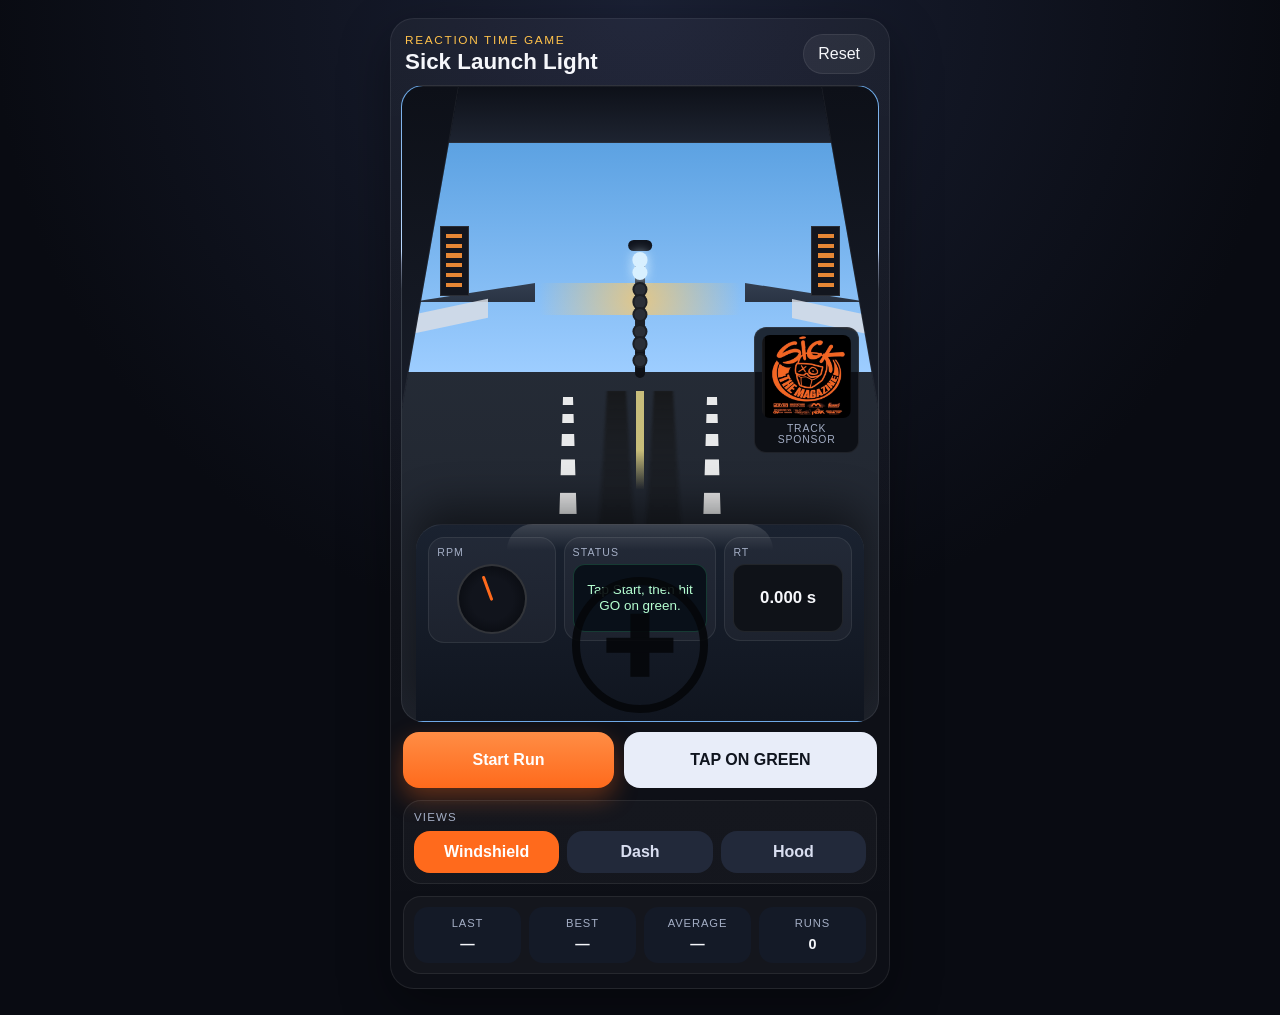
==== commit d13e8983: "Add files via upload" ====
--- a/index.html
+++ b/index.html
@@ -1,186 +1,122 @@
-<!DOCTYPE html>
+<!doctype html>
 <html lang="en">
 <head>
   <meta charset="UTF-8" />
-  <meta name="viewport" content="width=device-width, initial-scale=1.0, viewport-fit=cover" />
-  <meta name="description" content="Sick Off The Line V6 - mobile-friendly drag strip reaction game with upgraded cockpit and track visuals." />
-  <title>Sick Off The Line V6</title>
-  <link rel="stylesheet" href="css/styles.css" />
+  <meta name="viewport" content="width=device-width, initial-scale=1, viewport-fit=cover" />
+  <title>Sick Launch Light</title>
+  <link rel="stylesheet" href="styles.css" />
 </head>
 <body>
-  <main class="game-shell" aria-label="Sick Off The Line drag racing reaction game">
-    <section class="scene view-cockpit" id="scene">
-      <div class="sky"></div>
-      <div class="sun-haze"></div>
-      <div class="clouds"></div>
-      <div class="mountains"></div>
-      <div class="grandstands left"></div>
-      <div class="grandstands right"></div>
-      <div class="light-poles left"></div>
-      <div class="light-poles right"></div>
-      <div class="scoreboard far-left"></div>
-      <div class="scoreboard far-right"></div>
-      <div class="billboard left"></div>
-      <div class="billboard right"></div>
+  <main class="app-shell">
+    <section class="game-card">
+      <header class="topbar">
+        <div>
+          <p class="eyebrow">Reaction Time Game</p>
+          <h1>Sick Launch Light</h1>
+        </div>
+        <button id="resetBtn" class="ghost-btn" type="button">Reset</button>
+      </header>
 
-      <div class="track-wrap" id="trackWrap">
-        <div class="track-surface"></div>
-        <div class="track-edge left"></div>
-        <div class="track-edge right"></div>
-        <div class="track-centerline"></div>
-        <div class="track-groove left"></div>
-        <div class="track-groove right"></div>
-        <div class="rubber-patch left"></div>
-        <div class="rubber-patch right"></div>
-        <div class="cone left"></div>
-        <div class="cone right"></div>
-        <div class="opponent-lane-car"></div>
-        <div class="timing-board left-board">
-          <span>RT</span>
-          <strong id="leftBoard">.---</strong>
+      <section class="scene-wrap" aria-label="Drag strip scene">
+        <div class="scene" id="scene">
+          <div class="sky"></div>
+          <div class="grandstand left"></div>
+          <div class="grandstand right"></div>
+          <div class="trackside-barrier left"></div>
+          <div class="trackside-barrier right"></div>
+          <div class="scoreboard left"></div>
+          <div class="scoreboard right"></div>
+          <div class="horizon-glow"></div>
+
+          <div class="tree-zone">
+            <div class="christmas-tree" id="tree" aria-label="Drag racing Christmas tree">
+              <div class="tree-cap"></div>
+              <div class="tree-post"></div>
+              <div class="lamp pre"></div>
+              <div class="lamp stage"></div>
+              <div class="lamp red red-1"></div>
+              <div class="lamp red red-2"></div>
+              <div class="lamp red red-3"></div>
+              <div class="lamp amber amber-1"></div>
+              <div class="lamp amber amber-2"></div>
+              <div class="lamp green"></div>
+            </div>
+          </div>
+
+          <div class="sponsor-board">
+            <img src="assets/sick-logo.jpeg" alt="Sick The Magazine sponsor logo" />
+            <span>Track Sponsor</span>
+          </div>
+
+          <div class="lane-markers"></div>
+          <div class="lane-markers lane-markers-right"></div>
+          <div class="rubber-line left"></div>
+          <div class="rubber-line right"></div>
+          <div class="center-strip"></div>
+
+          <div class="cockpit" id="cockpit">
+            <div class="windshield-frame top"></div>
+            <div class="windshield-frame left"></div>
+            <div class="windshield-frame right"></div>
+            <div class="dashboard" id="dashboard">
+              <div class="gauge-cluster">
+                <div class="gauge speed">
+                  <span class="gauge-label">RPM</span>
+                  <div class="gauge-face"><div class="needle" id="rpmNeedle"></div></div>
+                </div>
+                <div class="gauge center-screen">
+                  <span class="status-label">Status</span>
+                  <div class="status-screen" id="statusText">Tap Start, then hit GO on green.</div>
+                </div>
+                <div class="gauge reaction">
+                  <span class="gauge-label">RT</span>
+                  <div class="reaction-display" id="reactionDisplay">0.000 s</div>
+                </div>
+              </div>
+              <div class="steering-wheel" aria-hidden="true"></div>
+            </div>
+            <div class="hood-edge"></div>
+          </div>
         </div>
-        <div class="timing-board right-board">
-          <span>MPH</span>
-          <strong id="rightBoard">000</strong>
+      </section>
+
+      <section class="controls-panel">
+        <div class="primary-actions">
+          <button id="startBtn" class="main-btn" type="button">Start Run</button>
+          <button id="launchBtn" class="launch-btn" type="button">TAP ON GREEN</button>
         </div>
-      </div>
 
-      <div class="tree-zone" id="treeZone">
-        <div class="tree-topper">Christmas Tree</div>
-        <div class="tree-post"></div>
-        <div class="tree-lights">
-          <div class="light pre" data-light="pre"></div>
-          <div class="light stage" data-light="stage"></div>
-          <div class="light red" data-light="r1"></div>
-          <div class="light red" data-light="r2"></div>
-          <div class="light red" data-light="r3"></div>
-          <div class="light yellow" data-light="y1"></div>
-          <div class="light yellow" data-light="y2"></div>
-          <div class="light green" data-light="g"></div>
-        </div>
-      </div>
-
-      <aside class="sponsor-tower" aria-label="Race sponsor tower">
-        <div class="tower-header">Track Sponsor</div>
-        <div class="tower-logo">
-          <img src="assets/sick-the-magazine-logo.jpg" alt="Sick The Magazine logo" />
-        </div>
-        <div class="tower-copy">Sick The Magazine<br /><span>Street car reaction battle</span></div>
-      </aside>
-
-      <section class="hud hud-top">
-        <div class="brand-card panel glass">
-          <div class="eyebrow">Driver Reaction Game</div>
-          <h1>Sick Off The Line <span>V6</span></h1>
-          <p>Street car cockpit, better views, mobile layout, and a fuller drag strip atmosphere.</p>
+        <div class="view-panel" aria-label="View selector">
+          <span class="panel-label">Views</span>
+          <div class="view-buttons">
+            <button class="view-btn active" data-view="windshield" type="button">Windshield</button>
+            <button class="view-btn" data-view="dash" type="button">Dash</button>
+            <button class="view-btn" data-view="hood" type="button">Hood</button>
+          </div>
         </div>
 
         <div class="stats-grid">
-          <article class="panel stat-box glass">
-            <span class="label">Last</span>
-            <strong id="lastReaction">--</strong>
+          <article class="stat-box">
+            <span class="stat-label">Last</span>
+            <strong id="lastStat">—</strong>
           </article>
-          <article class="panel stat-box glass">
-            <span class="label">Best</span>
-            <strong id="bestReaction">--</strong>
+          <article class="stat-box">
+            <span class="stat-label">Best</span>
+            <strong id="bestStat">—</strong>
           </article>
-          <article class="panel stat-box glass">
-            <span class="label">Avg</span>
-            <strong id="avgReaction">--</strong>
+          <article class="stat-box">
+            <span class="stat-label">Average</span>
+            <strong id="avgStat">—</strong>
           </article>
-          <article class="panel stat-box glass">
-            <span class="label">Runs</span>
-            <strong id="runCount">0</strong>
+          <article class="stat-box">
+            <span class="stat-label">Runs</span>
+            <strong id="runsStat">0</strong>
           </article>
         </div>
       </section>
-
-      <section class="view-picker panel glass" aria-label="Camera view picker">
-        <div class="picker-row">
-          <span class="picker-title">Views</span>
-          <span class="picker-help">1 / 2 / 3</span>
-        </div>
-        <div class="view-buttons" id="viewButtons">
-          <button class="view-btn active" data-view="cockpit">Cockpit</button>
-          <button class="view-btn" data-view="hood">Hood</button>
-          <button class="view-btn" data-view="wide">Wide</button>
-        </div>
-      </section>
-
-      <div class="mobile-prompt panel glass" id="mobilePrompt">Tap anywhere to stage. Hold your nerve and leave on green.</div>
-
-      <div class="windshield-frame top"></div>
-      <div class="windshield-frame left"></div>
-      <div class="windshield-frame right"></div>
-      <div class="roof-shadow"></div>
-      <div class="hood-line left"></div>
-      <div class="hood-line right"></div>
-      <div class="hood-scoop"></div>
-      <div class="rearview-mirror"></div>
-
-      <section class="dashboard" id="dashboard">
-        <div class="dash-curve"></div>
-        <div class="dash-trim"></div>
-
-        <div class="gauge-panel left-cluster">
-          <div class="gauge-title">RPM</div>
-          <div class="gauge-dial tach">
-            <div class="gauge-ring"></div>
-            <div class="needle" id="rpmNeedle"></div>
-            <div class="gauge-center"></div>
-          </div>
-          <div class="digital-readout" id="rpmValue">3200</div>
-        </div>
-
-        <div class="center-console panel glass">
-          <div class="status-headline" id="headline">Tap to stage</div>
-          <div class="status-copy" id="subline">Tap, click, or press space. The tree drops 3 red, 2 yellow, then green.</div>
-          <div class="status-pills">
-            <div class="status-pill" id="rating">Street Car Ready</div>
-            <div class="status-pill mode-pill">Mode: <strong id="launchMode">STAGED</strong></div>
-          </div>
-          <div class="helper-bar">
-            <span>Leave on green</span>
-            <span class="dot"></span>
-            <span>Red light if you jump early</span>
-          </div>
-        </div>
-
-        <div class="gauge-panel right-cluster">
-          <div class="gauge-title">MPH</div>
-          <div class="gauge-dial speedo">
-            <div class="gauge-ring"></div>
-            <div class="needle" id="mphNeedle"></div>
-            <div class="gauge-center"></div>
-          </div>
-          <div class="digital-readout" id="mphValue">0</div>
-        </div>
-
-        <div class="switch-panel panel glass">
-          <span class="switch-label">Race Panel</span>
-          <div class="switches">
-            <span class="switch active"></span>
-            <span class="switch"></span>
-            <span class="switch active"></span>
-            <span class="switch"></span>
-            <span class="switch active"></span>
-          </div>
-        </div>
-
-        <div class="steering-wheel">
-          <div class="wheel-ring"></div>
-          <div class="wheel-spoke spoke-1"></div>
-          <div class="wheel-spoke spoke-2"></div>
-          <div class="wheel-spoke spoke-3"></div>
-          <div class="wheel-center"></div>
-        </div>
-      </section>
-
-      <button class="tap-layer" id="actionButton" aria-label="Tap to start or react"></button>
-      <div class="flash-overlay" id="flashOverlay"></div>
     </section>
   </main>
 
-  <script src="js/game.js"></script>
+  <script src="script.js"></script>
 </body>
 </html>
--- a/styles.css
+++ b/styles.css
@@ -0,0 +1,160 @@
+:root {
+  --bg: #090b12;
+  --panel: #111625;
+  --panel-2: #171d2d;
+  --line: rgba(255,255,255,.08);
+  --text: #f6f7fb;
+  --muted: #a4aec5;
+  --accent: #ff6a1c;
+  --accent-2: #ffc24b;
+  --good: #39da76;
+  --bad: #ff4d4f;
+  --shadow: 0 18px 50px rgba(0,0,0,.35);
+  --safe-bottom: max(14px, env(safe-area-inset-bottom));
+}
+* { box-sizing: border-box; }
+html, body { margin: 0; min-height: 100%; background: radial-gradient(circle at top, #1a2034 0%, var(--bg) 54%); color: var(--text); font-family: Inter, Arial, sans-serif; }
+body { display: flex; justify-content: center; }
+button { font: inherit; }
+.app-shell { width: 100%; display: flex; justify-content: center; padding: 10px 10px calc(var(--safe-bottom) + 12px); }
+.game-card {
+  width: min(100%, 460px);
+  background: linear-gradient(180deg, rgba(255,255,255,.04), rgba(255,255,255,.02));
+  border: 1px solid var(--line);
+  border-radius: 24px;
+  box-shadow: var(--shadow);
+  overflow: hidden;
+}
+.topbar {
+  display: flex;
+  justify-content: space-between;
+  align-items: center;
+  gap: 12px;
+  padding: 14px 14px 10px;
+}
+.eyebrow { margin: 0 0 2px; color: var(--accent-2); font-size: .74rem; text-transform: uppercase; letter-spacing: .14em; }
+.topbar h1 { margin: 0; font-size: 1.25rem; }
+.ghost-btn {
+  background: rgba(255,255,255,.06); color: var(--text); border: 1px solid var(--line);
+  border-radius: 999px; padding: 10px 14px;
+}
+.scene-wrap { padding: 0 10px 10px; }
+.scene {
+  position: relative; width: 100%; aspect-ratio: 9 / 12; border-radius: 22px; overflow: hidden;
+  background: linear-gradient(180deg, #63a2e4 0%, #b6d7ff 26%, #6b7690 28%, #262d38 32%, #1e222b 100%);
+  border: 1px solid rgba(255,255,255,.08);
+}
+.sky { position:absolute; inset:0 0 55% 0; background: linear-gradient(180deg,#4c97db 0%,#9dcdff 100%); }
+.horizon-glow { position:absolute; left:50%; top:31%; transform:translateX(-50%); width:42%; height:5%; background: radial-gradient(circle, rgba(255,201,101,.75), rgba(255,201,101,0)); }
+.grandstand { position:absolute; top:24%; width:26%; height:10%; background: linear-gradient(180deg, #444d5d, #1f2430); opacity:.9; }
+.grandstand.left { left:2%; clip-path: polygon(0 100%,100% 70%,100% 100%,0 100%); }
+.grandstand.right { right:2%; clip-path: polygon(0 70%,100% 100%,100% 100%,0 100%); }
+.trackside-barrier { position:absolute; top:35%; width:18%; height:3%; background:#d9dde6; opacity:.85; }
+.trackside-barrier.left { left:0; transform: skewY(-12deg); }
+.trackside-barrier.right { right:0; transform: skewY(12deg); }
+.scoreboard { position:absolute; top:22%; width:6%; height:11%; background:#13161f; border:1px solid rgba(255,255,255,.1); }
+.scoreboard::before { content:""; position:absolute; inset:10% 20%; background: repeating-linear-gradient(180deg,#ff9438 0 8%,transparent 8% 18%); opacity:.9; }
+.scoreboard.left { left:8%; }
+.scoreboard.right { right:8%; }
+.tree-zone { position:absolute; left:50%; top:24%; width:18%; height:22%; transform: translateX(-50%); z-index: 8; }
+.christmas-tree { position:relative; width:100%; height:100%; }
+.tree-post { position:absolute; left:50%; transform:translateX(-50%); width:12%; height:88%; bottom:0; background:linear-gradient(180deg,#2f343f,#0d0f14); border-radius:999px; }
+.tree-cap { position:absolute; left:50%; transform:translateX(-50%); top:1%; width:28%; height:8%; background:#0f131c; border-radius:999px; }
+.lamp { position:absolute; left:50%; transform:translateX(-50%); width:18%; aspect-ratio:1; border-radius:50%; background:#2b2f37; box-shadow: inset 0 0 0 2px rgba(0,0,0,.35); }
+.pre{ top:10%; background:#d8f0ff; box-shadow:0 0 12px rgba(216,240,255,.85);} .stage{ top:19%; background:#d8f0ff; box-shadow:0 0 12px rgba(216,240,255,.85);} 
+.red-1{top:31%;}.red-2{top:40%;}.red-3{top:49%;}
+.amber-1{top:61%;}.amber-2{top:70%;}.green{top:82%;}
+.lamp.active.red { background:#ff4747; box-shadow:0 0 16px rgba(255,71,71,.95); }
+.lamp.active.amber { background:#ffc14d; box-shadow:0 0 16px rgba(255,193,77,.95); }
+.lamp.active.green { background:#36df73; box-shadow:0 0 16px rgba(54,223,115,.95); }
+.sponsor-board {
+  position:absolute; right:4%; top:38%; width:22%; background:rgba(10,12,18,.85);
+  border:1px solid rgba(255,255,255,.08); border-radius:12px; padding:7px; z-index:7; text-align:center;
+}
+.sponsor-board img { width:100%; display:block; border-radius:8px; }
+.sponsor-board span { display:block; margin-top:5px; font-size:.65rem; color:var(--muted); text-transform:uppercase; letter-spacing:.08em; }
+.center-strip { position:absolute; inset:48% 49.2% 0; background:linear-gradient(180deg,#ffef93 0 18%,rgba(255,239,147,0) 30% 100%); opacity:.75; }
+.lane-markers { position:absolute; left:33.8%; top:49%; width:2.1%; height:48%; background:repeating-linear-gradient(180deg,#fff 0 8%,transparent 8% 16%); opacity:.9; transform: perspective(500px) rotateX(72deg); transform-origin: top center; }
+.lane-markers-right { left:auto; right:33.8%; }
+.rubber-line { position:absolute; top:48%; width:4%; height:50%; background:linear-gradient(180deg, rgba(20,20,20,.75), rgba(10,10,10,.15)); filter: blur(1px); }
+.rubber-line.left { left:43%; transform: perspective(500px) rotateX(72deg); transform-origin: top center; }
+.rubber-line.right { right:43%; transform: perspective(500px) rotateX(72deg); transform-origin: top center; }
+.cockpit { position:absolute; inset:0; z-index:10; pointer-events:none; }
+.windshield-frame { position:absolute; background:linear-gradient(180deg,#0d1018,#1e2431); box-shadow: inset 0 0 0 1px rgba(255,255,255,.05); }
+.windshield-frame.top { top:0; left:0; right:0; height:9%; }
+.windshield-frame.left { left:0; top:0; bottom:20%; width:12%; transform: skewX(-10deg); transform-origin:left top; }
+.windshield-frame.right { right:0; top:0; bottom:20%; width:12%; transform: skewX(10deg); transform-origin:right top; }
+.dashboard {
+  position:absolute; left:3%; right:3%; bottom:0; height:31%; border-radius:26px 26px 0 0;
+  background: linear-gradient(180deg,#1a2230 0%,#10151f 100%); border-top:1px solid rgba(255,255,255,.08);
+  box-shadow: 0 -18px 40px rgba(0,0,0,.45);
+  padding: 12px 12px 10px;
+}
+.gauge-cluster {
+  display:grid; grid-template-columns: 1fr 1.2fr 1fr; gap:8px; align-items:start;
+}
+.gauge { background: rgba(255,255,255,.04); border: 1px solid rgba(255,255,255,.08); border-radius: 16px; padding: 8px; min-height: 84px; }
+.gauge-label, .status-label { display:block; color:var(--muted); font-size:.66rem; text-transform:uppercase; letter-spacing:.1em; margin-bottom:6px; }
+.gauge-face {
+  width:100%; aspect-ratio:1 / 1; max-width:70px; margin:0 auto; border-radius:50%; border:2px solid rgba(255,255,255,.16);
+  position:relative; background: radial-gradient(circle, #11141c 45%, #05070b 100%);
+}
+.needle { position:absolute; width:40%; height:3px; background:var(--accent); top:50%; left:50%; transform-origin:0 50%; transform: rotate(-110deg); border-radius:999px; }
+.status-screen {
+  min-height: 68px; border-radius: 12px; background:#091019; border:1px solid rgba(84,255,167,.18);
+  color:#b6ffd1; padding:10px; line-height:1.25; font-size:.84rem; display:flex; align-items:center; justify-content:center; text-align:center;
+}
+.reaction-display {
+  font-size: 1.05rem; font-weight: 700; min-height:68px; display:flex; align-items:center; justify-content:center;
+  border-radius:12px; background:#0f1218; border:1px solid rgba(255,255,255,.08);
+}
+.steering-wheel {
+  position:absolute; left:50%; bottom:8px; transform:translateX(-50%); width:36%; max-width:136px; aspect-ratio:1 / 1;
+  border:8px solid #05070a; border-radius:50%; opacity:.9;
+}
+.steering-wheel::before, .steering-wheel::after {
+  content:""; position:absolute; background:#05070a; left:50%; top:50%; transform:translate(-50%,-50%);
+}
+.steering-wheel::before { width:16%; height:52%; }
+.steering-wheel::after { width:56%; height:12%; }
+.hood-edge {
+  position:absolute; left:22%; right:22%; bottom:27%; height:4%; background:linear-gradient(180deg,rgba(255,255,255,.24),rgba(255,255,255,0));
+  border-radius:999px 999px 0 0; opacity:.65;
+}
+.controls-panel { padding: 0 12px 14px; display:grid; gap:12px; }
+.primary-actions { display:grid; grid-template-columns: 1fr; gap:10px; }
+.main-btn, .launch-btn, .view-btn {
+  border:none; border-radius:16px; padding:14px 14px; font-weight:700;
+}
+.main-btn { background: linear-gradient(180deg, #ff8d45, var(--accent)); color:white; box-shadow: 0 10px 24px rgba(255,106,28,.35); }
+.launch-btn { background:#e8edf9; color:#10151f; }
+.launch-btn.ready { background: linear-gradient(180deg,#ffe28b,#ffbf41); }
+.launch-btn.go { background: linear-gradient(180deg,#7cf2a7,#26c95f); color:#062111; }
+.launch-btn.foul { background: linear-gradient(180deg,#ff8c8d,#ff4d4f); color:white; }
+.view-panel, .stats-grid { background: rgba(255,255,255,.03); border:1px solid rgba(255,255,255,.08); border-radius:18px; }
+.view-panel { padding:10px; }
+.panel-label { display:block; color:var(--muted); font-size:.72rem; text-transform:uppercase; letter-spacing:.1em; margin-bottom:8px; }
+.view-buttons { display:grid; grid-template-columns: repeat(3, 1fr); gap:8px; }
+.view-btn { background:#22293a; color:#d9def0; padding:12px 8px; }
+.view-btn.active { background: var(--accent); color:white; }
+.stats-grid { display:grid; grid-template-columns:repeat(4,1fr); gap:8px; padding:10px; }
+.stat-box { background:#141a27; border-radius:14px; padding:10px 8px; text-align:center; }
+.stat-label { display:block; font-size:.7rem; color:var(--muted); margin-bottom:6px; text-transform:uppercase; letter-spacing:.08em; }
+.stat-box strong { font-size:.9rem; }
+.scene.view-dash .dashboard { height:24%; }
+.scene.view-dash .hood-edge { bottom:23%; }
+.scene.view-dash .tree-zone { top:21%; }
+.scene.view-dash .sponsor-board { top:34%; width:20%; }
+.scene.view-hood .dashboard { height:22%; }
+.scene.view-hood .steering-wheel { opacity:.35; width:26%; }
+.scene.view-hood .tree-zone { top:20%; transform:translateX(-50%) scale(1.08); }
+.scene.view-hood .hood-edge { left:14%; right:14%; bottom:21%; height:6%; opacity:.9; }
+.scene.view-hood .windshield-frame.top { height:7%; }
+.scene.view-windshield .dashboard { height:31%; }
+@media (min-width: 480px) {
+  .app-shell { padding-top: 18px; }
+  .game-card { width:min(100%, 500px); }
+  .topbar h1 { font-size:1.4rem; }
+  .primary-actions { grid-template-columns: 1fr 1.2fr; }
+  .main-btn, .launch-btn { min-height: 56px; }
+}
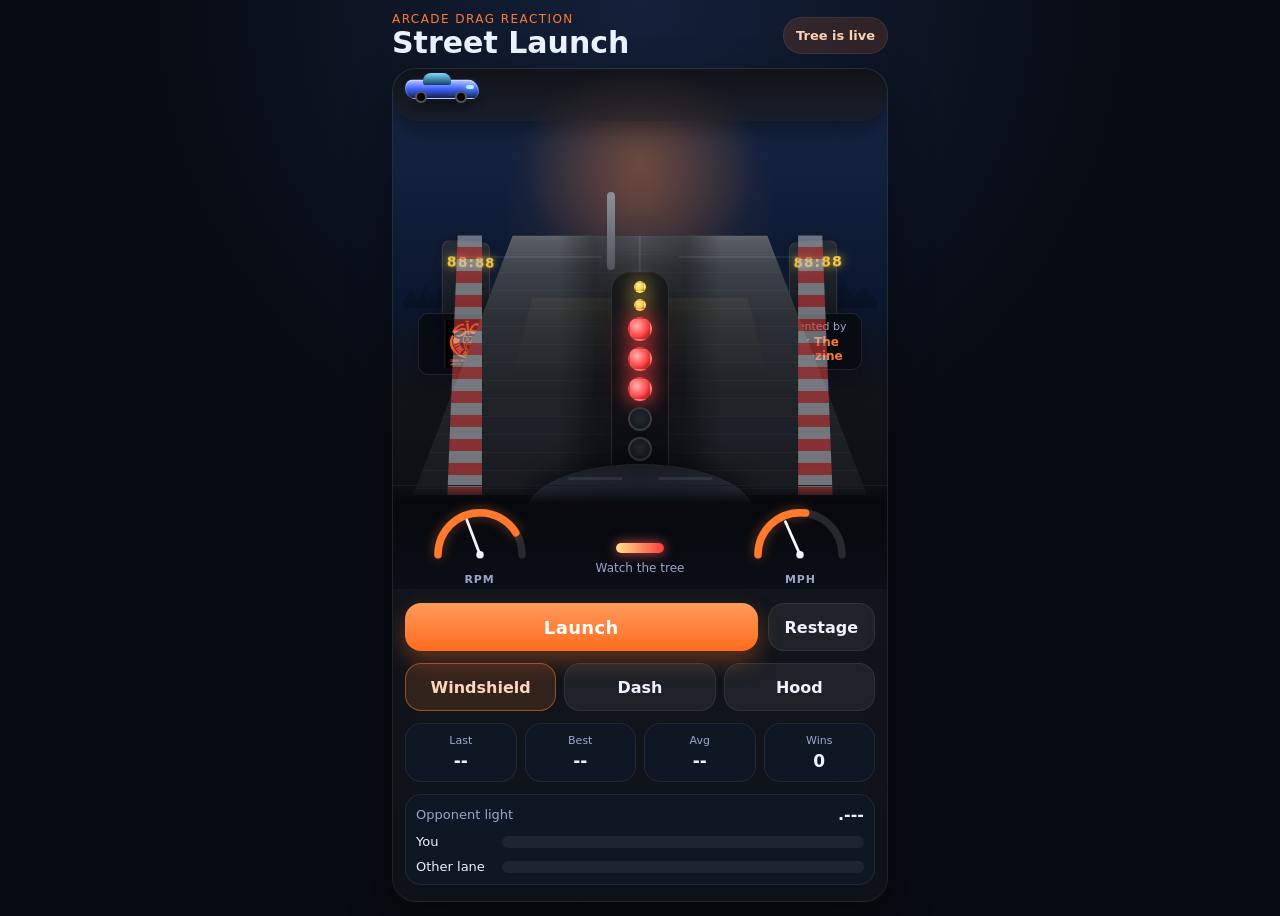
==== commit 41d6a002: "Add files via upload" ====
--- a/index.html
+++ b/index.html
@@ -1,121 +1,144 @@
-<!doctype html>
+<!DOCTYPE html>
 <html lang="en">
 <head>
   <meta charset="UTF-8" />
   <meta name="viewport" content="width=device-width, initial-scale=1, viewport-fit=cover" />
-  <title>Sick Launch Light</title>
+  <meta name="theme-color" content="#0a0f19" />
+  <title>Street Launch Reaction</title>
   <link rel="stylesheet" href="styles.css" />
 </head>
 <body>
-  <main class="app-shell">
-    <section class="game-card">
-      <header class="topbar">
-        <div>
-          <p class="eyebrow">Reaction Time Game</p>
-          <h1>Sick Launch Light</h1>
+  <div class="app-shell">
+    <header class="topbar">
+      <div>
+        <p class="eyebrow">Arcade Drag Reaction</p>
+        <h1>Street Launch</h1>
+      </div>
+      <div class="pill result-pill" id="resultPill">Stage up</div>
+    </header>
+
+    <main class="game-card">
+      <section class="race-scene view-windshield" id="raceScene" aria-label="Drag strip game view">
+        <div class="sky-glow"></div>
+        <div class="horizon-glow"></div>
+        <div class="crowd crowd-left"></div>
+        <div class="crowd crowd-right"></div>
+        <div class="scoreboard left-board"></div>
+        <div class="scoreboard right-board"></div>
+        <div class="sponsor-sign left-sign">
+          <img src="assets/sick-logo.jpeg" alt="Sick The Magazine sponsor logo" />
         </div>
-        <button id="resetBtn" class="ghost-btn" type="button">Reset</button>
-      </header>
+        <div class="sponsor-sign right-sign">
+          <span>Presented by</span>
+          <strong>Sick The Magazine</strong>
+        </div>
 
-      <section class="scene-wrap" aria-label="Drag strip scene">
-        <div class="scene" id="scene">
-          <div class="sky"></div>
-          <div class="grandstand left"></div>
-          <div class="grandstand right"></div>
-          <div class="trackside-barrier left"></div>
-          <div class="trackside-barrier right"></div>
-          <div class="scoreboard left"></div>
-          <div class="scoreboard right"></div>
-          <div class="horizon-glow"></div>
+        <div class="track"></div>
+        <div class="lane lane-left"></div>
+        <div class="lane lane-right"></div>
+        <div class="lane-reflect"></div>
+        <div class="rumble rumble-left"></div>
+        <div class="rumble rumble-right"></div>
 
-          <div class="tree-zone">
-            <div class="christmas-tree" id="tree" aria-label="Drag racing Christmas tree">
-              <div class="tree-cap"></div>
-              <div class="tree-post"></div>
-              <div class="lamp pre"></div>
-              <div class="lamp stage"></div>
-              <div class="lamp red red-1"></div>
-              <div class="lamp red red-2"></div>
-              <div class="lamp red red-3"></div>
-              <div class="lamp amber amber-1"></div>
-              <div class="lamp amber amber-2"></div>
-              <div class="lamp green"></div>
-            </div>
+        <div class="tree-wrap">
+          <div class="tree-stand"></div>
+          <div class="tree-body">
+            <div class="bulb small prestage" id="prestageBulb"></div>
+            <div class="bulb small stage" id="stageBulb"></div>
+            <div class="bulb red" id="red1"></div>
+            <div class="bulb red" id="red2"></div>
+            <div class="bulb red" id="red3"></div>
+            <div class="bulb yellow" id="yellow1"></div>
+            <div class="bulb yellow" id="yellow2"></div>
+            <div class="bulb green" id="green"></div>
+            <div class="bulb red foul" id="foul"></div>
           </div>
+        </div>
 
-          <div class="sponsor-board">
-            <img src="assets/sick-logo.jpeg" alt="Sick The Magazine sponsor logo" />
-            <span>Track Sponsor</span>
+        <div class="opponent-lane">
+          <div class="car opponent" id="opponentCar">
+            <div class="car-shadow"></div>
+            <div class="car-body"></div>
+            <div class="car-window"></div>
+            <div class="car-light"></div>
+            <div class="wheel front"></div>
+            <div class="wheel rear"></div>
           </div>
+        </div>
 
-          <div class="lane-markers"></div>
-          <div class="lane-markers lane-markers-right"></div>
-          <div class="rubber-line left"></div>
-          <div class="rubber-line right"></div>
-          <div class="center-strip"></div>
+        <div class="player-lane">
+          <div class="player-cue" id="playerCue"></div>
+        </div>
 
-          <div class="cockpit" id="cockpit">
-            <div class="windshield-frame top"></div>
-            <div class="windshield-frame left"></div>
-            <div class="windshield-frame right"></div>
-            <div class="dashboard" id="dashboard">
-              <div class="gauge-cluster">
-                <div class="gauge speed">
-                  <span class="gauge-label">RPM</span>
-                  <div class="gauge-face"><div class="needle" id="rpmNeedle"></div></div>
-                </div>
-                <div class="gauge center-screen">
-                  <span class="status-label">Status</span>
-                  <div class="status-screen" id="statusText">Tap Start, then hit GO on green.</div>
-                </div>
-                <div class="gauge reaction">
-                  <span class="gauge-label">RT</span>
-                  <div class="reaction-display" id="reactionDisplay">0.000 s</div>
-                </div>
-              </div>
-              <div class="steering-wheel" aria-hidden="true"></div>
-            </div>
-            <div class="hood-edge"></div>
+        <div class="windshield-frame frame-top"></div>
+        <div class="windshield-frame frame-left"></div>
+        <div class="windshield-frame frame-right"></div>
+        <div class="hood" id="hood"></div>
+
+        <div class="dashboard" id="dashboard">
+          <div class="cluster tach-cluster">
+            <svg viewBox="0 0 120 80" class="gauge-svg">
+              <path d="M15 65 A45 45 0 0 1 105 65" class="gauge-track" />
+              <path d="M15 65 A45 45 0 0 1 105 65" class="gauge-fill" id="tachArc" />
+              <line x1="60" y1="65" x2="34" y2="35" class="needle" id="tachNeedle" />
+              <circle cx="60" cy="65" r="4" class="hub" />
+            </svg>
+            <div class="gauge-label">RPM</div>
+          </div>
+          <div class="center-cluster">
+            <div class="shift-light" id="shiftLight"></div>
+            <div class="dash-message" id="dashMessage">Tap <span>Launch</span> when green</div>
+          </div>
+          <div class="cluster speed-cluster">
+            <svg viewBox="0 0 120 80" class="gauge-svg">
+              <path d="M15 65 A45 45 0 0 1 105 65" class="gauge-track" />
+              <path d="M15 65 A45 45 0 0 1 105 65" class="gauge-fill" id="speedArc" />
+              <line x1="60" y1="65" x2="83" y2="34" class="needle" id="speedNeedle" />
+              <circle cx="60" cy="65" r="4" class="hub" />
+            </svg>
+            <div class="gauge-label">MPH</div>
           </div>
         </div>
       </section>
 
       <section class="controls-panel">
         <div class="primary-actions">
-          <button id="startBtn" class="main-btn" type="button">Start Run</button>
-          <button id="launchBtn" class="launch-btn" type="button">TAP ON GREEN</button>
+          <button id="launchButton" class="launch-btn">Launch</button>
+          <button id="resetButton" class="secondary-btn">Restage</button>
         </div>
 
-        <div class="view-panel" aria-label="View selector">
-          <span class="panel-label">Views</span>
-          <div class="view-buttons">
-            <button class="view-btn active" data-view="windshield" type="button">Windshield</button>
-            <button class="view-btn" data-view="dash" type="button">Dash</button>
-            <button class="view-btn" data-view="hood" type="button">Hood</button>
-          </div>
+        <div class="view-buttons" role="group" aria-label="Select camera view">
+          <button class="view-btn active" data-view="windshield">Windshield</button>
+          <button class="view-btn" data-view="dash">Dash</button>
+          <button class="view-btn" data-view="hood">Hood</button>
         </div>
 
         <div class="stats-grid">
-          <article class="stat-box">
-            <span class="stat-label">Last</span>
-            <strong id="lastStat">—</strong>
-          </article>
-          <article class="stat-box">
-            <span class="stat-label">Best</span>
-            <strong id="bestStat">—</strong>
-          </article>
-          <article class="stat-box">
-            <span class="stat-label">Average</span>
-            <strong id="avgStat">—</strong>
-          </article>
-          <article class="stat-box">
-            <span class="stat-label">Runs</span>
-            <strong id="runsStat">0</strong>
-          </article>
+          <article class="stat-card"><span>Last</span><strong id="lastReaction">--</strong></article>
+          <article class="stat-card"><span>Best</span><strong id="bestReaction">--</strong></article>
+          <article class="stat-card"><span>Avg</span><strong id="avgReaction">--</strong></article>
+          <article class="stat-card"><span>Wins</span><strong id="winCount">0</strong></article>
+        </div>
+
+        <div class="opponent-bar-wrap">
+          <div class="opponent-meta">
+            <span>Opponent light</span>
+            <strong id="opponentReaction">.---</strong>
+          </div>
+          <div class="race-bars">
+            <div class="bar-row">
+              <span>You</span>
+              <div class="bar-track"><div class="bar-fill player-fill" id="playerBar"></div></div>
+            </div>
+            <div class="bar-row">
+              <span>Other lane</span>
+              <div class="bar-track"><div class="bar-fill opponent-fill" id="opponentBar"></div></div>
+            </div>
+          </div>
         </div>
       </section>
-    </section>
-  </main>
+    </main>
+  </div>
 
   <script src="script.js"></script>
 </body>
--- a/styles.css
+++ b/styles.css
@@ -1,160 +1,272 @@
 :root {
-  --bg: #090b12;
-  --panel: #111625;
-  --panel-2: #171d2d;
-  --line: rgba(255,255,255,.08);
-  --text: #f6f7fb;
-  --muted: #a4aec5;
-  --accent: #ff6a1c;
-  --accent-2: #ffc24b;
-  --good: #39da76;
-  --bad: #ff4d4f;
-  --shadow: 0 18px 50px rgba(0,0,0,.35);
-  --safe-bottom: max(14px, env(safe-area-inset-bottom));
-}
+  --bg: #070b12;
+  --card: #111827;
+  --card-2: #0f1724;
+  --line: rgba(255,255,255,0.08);
+  --text: #edf2ff;
+  --muted: #9ba7c6;
+  --accent: #ff7a2f;
+  --yellow: #ffd84d;
+  --green: #32f58b;
+  --red: #ff4343;
+  --shadow: 0 18px 44px rgba(0,0,0,0.4);
+  --scene-h: min(58vh, 520px);
+}
+
 * { box-sizing: border-box; }
-html, body { margin: 0; min-height: 100%; background: radial-gradient(circle at top, #1a2034 0%, var(--bg) 54%); color: var(--text); font-family: Inter, Arial, sans-serif; }
+html, body { margin: 0; min-height: 100%; background: radial-gradient(circle at top, #14203a 0%, var(--bg) 45%); color: var(--text); font-family: Inter, system-ui, Arial, sans-serif; }
 body { display: flex; justify-content: center; }
 button { font: inherit; }
-.app-shell { width: 100%; display: flex; justify-content: center; padding: 10px 10px calc(var(--safe-bottom) + 12px); }
-.game-card {
-  width: min(100%, 460px);
-  background: linear-gradient(180deg, rgba(255,255,255,.04), rgba(255,255,255,.02));
-  border: 1px solid var(--line);
-  border-radius: 24px;
-  box-shadow: var(--shadow);
-  overflow: hidden;
-}
+
+.app-shell {
+  width: min(100%, 520px);
+  min-height: 100dvh;
+  padding: max(12px, env(safe-area-inset-top)) 12px max(14px, env(safe-area-inset-bottom));
+}
+
 .topbar {
   display: flex;
+  align-items: center;
   justify-content: space-between;
-  align-items: center;
   gap: 12px;
-  padding: 14px 14px 10px;
-}
-.eyebrow { margin: 0 0 2px; color: var(--accent-2); font-size: .74rem; text-transform: uppercase; letter-spacing: .14em; }
-.topbar h1 { margin: 0; font-size: 1.25rem; }
-.ghost-btn {
-  background: rgba(255,255,255,.06); color: var(--text); border: 1px solid var(--line);
-  border-radius: 999px; padding: 10px 14px;
-}
-.scene-wrap { padding: 0 10px 10px; }
-.scene {
-  position: relative; width: 100%; aspect-ratio: 9 / 12; border-radius: 22px; overflow: hidden;
-  background: linear-gradient(180deg, #63a2e4 0%, #b6d7ff 26%, #6b7690 28%, #262d38 32%, #1e222b 100%);
-  border: 1px solid rgba(255,255,255,.08);
-}
-.sky { position:absolute; inset:0 0 55% 0; background: linear-gradient(180deg,#4c97db 0%,#9dcdff 100%); }
-.horizon-glow { position:absolute; left:50%; top:31%; transform:translateX(-50%); width:42%; height:5%; background: radial-gradient(circle, rgba(255,201,101,.75), rgba(255,201,101,0)); }
-.grandstand { position:absolute; top:24%; width:26%; height:10%; background: linear-gradient(180deg, #444d5d, #1f2430); opacity:.9; }
-.grandstand.left { left:2%; clip-path: polygon(0 100%,100% 70%,100% 100%,0 100%); }
-.grandstand.right { right:2%; clip-path: polygon(0 70%,100% 100%,100% 100%,0 100%); }
-.trackside-barrier { position:absolute; top:35%; width:18%; height:3%; background:#d9dde6; opacity:.85; }
-.trackside-barrier.left { left:0; transform: skewY(-12deg); }
-.trackside-barrier.right { right:0; transform: skewY(12deg); }
-.scoreboard { position:absolute; top:22%; width:6%; height:11%; background:#13161f; border:1px solid rgba(255,255,255,.1); }
-.scoreboard::before { content:""; position:absolute; inset:10% 20%; background: repeating-linear-gradient(180deg,#ff9438 0 8%,transparent 8% 18%); opacity:.9; }
-.scoreboard.left { left:8%; }
-.scoreboard.right { right:8%; }
-.tree-zone { position:absolute; left:50%; top:24%; width:18%; height:22%; transform: translateX(-50%); z-index: 8; }
-.christmas-tree { position:relative; width:100%; height:100%; }
-.tree-post { position:absolute; left:50%; transform:translateX(-50%); width:12%; height:88%; bottom:0; background:linear-gradient(180deg,#2f343f,#0d0f14); border-radius:999px; }
-.tree-cap { position:absolute; left:50%; transform:translateX(-50%); top:1%; width:28%; height:8%; background:#0f131c; border-radius:999px; }
-.lamp { position:absolute; left:50%; transform:translateX(-50%); width:18%; aspect-ratio:1; border-radius:50%; background:#2b2f37; box-shadow: inset 0 0 0 2px rgba(0,0,0,.35); }
-.pre{ top:10%; background:#d8f0ff; box-shadow:0 0 12px rgba(216,240,255,.85);} .stage{ top:19%; background:#d8f0ff; box-shadow:0 0 12px rgba(216,240,255,.85);} 
-.red-1{top:31%;}.red-2{top:40%;}.red-3{top:49%;}
-.amber-1{top:61%;}.amber-2{top:70%;}.green{top:82%;}
-.lamp.active.red { background:#ff4747; box-shadow:0 0 16px rgba(255,71,71,.95); }
-.lamp.active.amber { background:#ffc14d; box-shadow:0 0 16px rgba(255,193,77,.95); }
-.lamp.active.green { background:#36df73; box-shadow:0 0 16px rgba(54,223,115,.95); }
-.sponsor-board {
-  position:absolute; right:4%; top:38%; width:22%; background:rgba(10,12,18,.85);
-  border:1px solid rgba(255,255,255,.08); border-radius:12px; padding:7px; z-index:7; text-align:center;
-}
-.sponsor-board img { width:100%; display:block; border-radius:8px; }
-.sponsor-board span { display:block; margin-top:5px; font-size:.65rem; color:var(--muted); text-transform:uppercase; letter-spacing:.08em; }
-.center-strip { position:absolute; inset:48% 49.2% 0; background:linear-gradient(180deg,#ffef93 0 18%,rgba(255,239,147,0) 30% 100%); opacity:.75; }
-.lane-markers { position:absolute; left:33.8%; top:49%; width:2.1%; height:48%; background:repeating-linear-gradient(180deg,#fff 0 8%,transparent 8% 16%); opacity:.9; transform: perspective(500px) rotateX(72deg); transform-origin: top center; }
-.lane-markers-right { left:auto; right:33.8%; }
-.rubber-line { position:absolute; top:48%; width:4%; height:50%; background:linear-gradient(180deg, rgba(20,20,20,.75), rgba(10,10,10,.15)); filter: blur(1px); }
-.rubber-line.left { left:43%; transform: perspective(500px) rotateX(72deg); transform-origin: top center; }
-.rubber-line.right { right:43%; transform: perspective(500px) rotateX(72deg); transform-origin: top center; }
-.cockpit { position:absolute; inset:0; z-index:10; pointer-events:none; }
-.windshield-frame { position:absolute; background:linear-gradient(180deg,#0d1018,#1e2431); box-shadow: inset 0 0 0 1px rgba(255,255,255,.05); }
-.windshield-frame.top { top:0; left:0; right:0; height:9%; }
-.windshield-frame.left { left:0; top:0; bottom:20%; width:12%; transform: skewX(-10deg); transform-origin:left top; }
-.windshield-frame.right { right:0; top:0; bottom:20%; width:12%; transform: skewX(10deg); transform-origin:right top; }
+  margin-bottom: 10px;
+}
+.eyebrow { margin: 0 0 2px; color: var(--accent); font-size: 12px; text-transform: uppercase; letter-spacing: 0.12em; }
+h1 { margin: 0; font-size: clamp(22px, 5vw, 30px); line-height: 1; }
+.pill {
+  padding: 10px 12px;
+  border-radius: 999px;
+  background: rgba(255,255,255,0.06);
+  border: 1px solid var(--line);
+  color: var(--text);
+  font-weight: 700;
+  font-size: 13px;
+  white-space: nowrap;
+}
+.result-pill.win { background: rgba(50,245,139,0.14); color: #9dffc6; }
+.result-pill.loss { background: rgba(255,90,90,0.14); color: #ffb5b5; }
+.result-pill.ready { background: rgba(255,122,47,0.14); color: #ffd0b2; }
+
+.game-card {
+  background: linear-gradient(180deg, rgba(255,255,255,0.04), rgba(255,255,255,0.02));
+  border: 1px solid var(--line);
+  box-shadow: var(--shadow);
+  border-radius: 24px;
+  overflow: hidden;
+  backdrop-filter: blur(12px);
+}
+
+.race-scene {
+  position: relative;
+  height: var(--scene-h);
+  overflow: hidden;
+  background:
+    radial-gradient(circle at 50% 18%, rgba(255,144,68,0.28), transparent 24%),
+    linear-gradient(180deg, #182744 0%, #0b1730 44%, #101318 62%, #090b0f 100%);
+}
+
+.sky-glow, .horizon-glow, .track, .lane, .rumble, .tree-wrap, .dashboard, .hood, .car, .scoreboard, .crowd, .sponsor-sign, .player-cue { position: absolute; }
+.sky-glow {
+  inset: 0;
+  background: radial-gradient(circle at 50% 25%, rgba(255,134,70,0.18), transparent 30%);
+  pointer-events: none;
+}
+.horizon-glow {
+  left: -5%; right: -5%; top: 42%; height: 8%;
+  background: radial-gradient(circle, rgba(255,145,80,0.45), rgba(255,145,80,0.08) 60%, transparent 72%);
+  filter: blur(10px);
+}
+
+.crowd { top: 36%; width: 26%; height: 10%; opacity: 0.35; }
+.crowd-left { left: 2%; background: linear-gradient(180deg, transparent, rgba(5,8,14,0.85)), repeating-linear-gradient(90deg, rgba(255,255,255,0.05) 0 2px, transparent 2px 8px); clip-path: polygon(0 90%, 6% 65%, 12% 82%, 18% 55%, 25% 80%, 32% 52%, 38% 88%, 45% 58%, 52% 78%, 58% 48%, 65% 74%, 72% 56%, 80% 85%, 88% 60%, 100% 86%, 100% 100%, 0 100%); }
+.crowd-right { right: 2%; background: linear-gradient(180deg, transparent, rgba(5,8,14,0.85)), repeating-linear-gradient(90deg, rgba(255,255,255,0.05) 0 2px, transparent 2px 8px); clip-path: polygon(0 82%, 8% 57%, 16% 84%, 24% 52%, 31% 79%, 39% 48%, 48% 88%, 56% 60%, 66% 74%, 74% 52%, 82% 77%, 90% 58%, 100% 86%, 100% 100%, 0 100%); }
+
+.scoreboard { top: 33%; width: 10%; height: 20%; background: linear-gradient(180deg, #262b34, #0e1015); border: 1px solid rgba(255,255,255,0.1); border-radius: 8px; box-shadow: 0 0 16px rgba(0,0,0,0.3); }
+.left-board { left: 10%; transform: perspective(200px) rotateY(12deg); }
+.right-board { right: 10%; transform: perspective(200px) rotateY(-12deg); }
+.scoreboard::before { content: "88:88"; position: absolute; inset: 12% 8%; color: #ffcb47; font-size: clamp(10px, 2vw, 14px); letter-spacing: 0.08em; text-align: center; font-weight: 800; text-shadow: 0 0 10px rgba(255,214,76,0.8); }
+
+.sponsor-sign {
+  top: 47%; width: 21%; min-height: 50px; padding: 6px; border-radius: 10px;
+  background: rgba(7,10,16,0.86); border: 1px solid rgba(255,255,255,0.1);
+  display: flex; align-items: center; justify-content: center; box-shadow: 0 10px 24px rgba(0,0,0,0.28);
+}
+.left-sign { left: 5%; }
+.right-sign { right: 5%; flex-direction: column; text-align: center; gap: 2px; font-size: 11px; color: var(--muted); }
+.right-sign strong { color: var(--accent); font-size: 12px; }
+.sponsor-sign img { width: 100%; max-height: 48px; object-fit: contain; display: block; }
+
+.track {
+  left: 50%; transform: translateX(-50%);
+  bottom: 18%; width: 92%; height: 50%;
+  background:
+    linear-gradient(90deg, rgba(255,255,255,0.06) 49.7%, rgba(255,255,255,0.22) 50%, rgba(255,255,255,0.06) 50.3%),
+    linear-gradient(180deg, rgba(255,255,255,0.10) 0, rgba(255,255,255,0.02) 10%, transparent 12%),
+    repeating-linear-gradient(180deg, rgba(255,255,255,0.03) 0 1px, transparent 1px 18px),
+    linear-gradient(180deg, #3f444e, #1e232a 32%, #12161c 60%, #090b11 100%);
+  clip-path: polygon(22% 0, 78% 0, 100% 100%, 0 100%);
+  border-top: 1px solid rgba(255,255,255,0.16);
+}
+.track::after {
+  content: ""; position: absolute; inset: 0;
+  background: linear-gradient(90deg, transparent 32%, rgba(0,0,0,0.35) 40%, rgba(0,0,0,0.18) 50%, rgba(0,0,0,0.35) 60%, transparent 68%);
+}
+.lane { bottom: 18%; width: 30%; height: 46%; border-top: 2px solid rgba(255,255,255,0.16); opacity: 0.42; }
+.lane-left { left: 20%; transform: skewX(18deg); }
+.lane-right { right: 20%; transform: skewX(-18deg); }
+.lane-reflect {
+  position: absolute; inset: auto 18% 18% 18%; height: 38%;
+  background: linear-gradient(180deg, rgba(255,214,76,0.05), transparent 40%);
+  clip-path: polygon(16% 0, 84% 0, 100% 100%, 0 100%);
+}
+.rumble { bottom: 18%; width: 7%; height: 50%; background: repeating-linear-gradient(180deg, #b9bcc3 0 12px, #de4040 12px 24px); opacity: 0.55; }
+.rumble-left { left: 11%; clip-path: polygon(100% 0, 100% 100%, 0 100%, 30% 0); }
+.rumble-right { right: 11%; clip-path: polygon(0 0, 70% 0, 100% 100%, 0 100%); }
+
+.tree-wrap { left: 50%; top: 24%; transform: translateX(-50%); width: 58px; z-index: 4; }
+.tree-body {
+  width: 58px; padding: 8px 9px 12px; border-radius: 18px;
+  background: linear-gradient(180deg, #171a1f, #06080c); border: 1px solid rgba(255,255,255,0.1);
+  display: flex; flex-direction: column; gap: 6px; align-items: center; box-shadow: 0 18px 28px rgba(0,0,0,0.34);
+}
+.tree-stand { left: 50%; top: 100%; transform: translate(-50%, -2px); width: 8px; height: 78px; background: linear-gradient(180deg, #8b909a, #50555d); border-radius: 99px; }
+.bulb {
+  width: 24px; height: 24px; border-radius: 50%; background: #262a31;
+  border: 2px solid rgba(255,255,255,0.08); box-shadow: inset 0 0 10px rgba(0,0,0,0.7);
+}
+.bulb.small { width: 12px; height: 12px; }
+.bulb.on.red { background: radial-gradient(circle at 35% 35%, #ffb7b7, #ff4848 55%, #720000); box-shadow: 0 0 18px rgba(255,66,66,0.9), 0 0 36px rgba(255,66,66,0.35); }
+.bulb.on.yellow, .bulb.on.prestage, .bulb.on.stage { background: radial-gradient(circle at 35% 35%, #fff4b8, #ffd84d 55%, #8d6200); box-shadow: 0 0 18px rgba(255,217,75,0.95), 0 0 36px rgba(255,217,75,0.35); }
+.bulb.on.green { background: radial-gradient(circle at 35% 35%, #d7ffe6, #32f58b 55%, #006b35); box-shadow: 0 0 20px rgba(50,245,139,0.95), 0 0 42px rgba(50,245,139,0.45); }
+.bulb.on.foul { background: radial-gradient(circle at 35% 35%, #ffcbcb, #ff4343 55%, #6d0000); box-shadow: 0 0 20px rgba(255,67,67,1), 0 0 42px rgba(255,67,67,0.45); }
+
+.opponent-lane, .player-lane { bottom: 26%; left: 50%; width: 100%; transform: translateX(-50%); z-index: 3; }
+.car {
+  left: 60%; width: 74px; height: 34px; transform: translateX(-50%); transition: transform 1.1s cubic-bezier(.18,.88,.2,1);
+}
+.car-shadow { position: absolute; left: 5%; right: 5%; bottom: -4px; height: 8px; background: rgba(0,0,0,0.42); filter: blur(5px); border-radius: 50%; }
+.car-body {
+  position: absolute; inset: 10px 0 4px; background: linear-gradient(180deg, #b8c7ff, #4164ff 48%, #14234a 100%);
+  border-radius: 12px 18px 10px 14px; border: 1px solid rgba(255,255,255,0.18);
+  box-shadow: inset 0 1px 0 rgba(255,255,255,0.32);
+}
+.car-window { position: absolute; left: 18px; top: 4px; width: 28px; height: 12px; background: linear-gradient(180deg, #7cdcff, #163c66); border-radius: 8px 8px 2px 2px; }
+.car-light { position: absolute; right: 5px; top: 16px; width: 8px; height: 4px; border-radius: 3px; background: #b5efff; box-shadow: 0 0 8px rgba(181,239,255,0.8); }
+.wheel { position: absolute; bottom: 0; width: 12px; height: 12px; border-radius: 50%; background: #050505; border: 2px solid #52565f; }
+.wheel.front { right: 12px; }
+.wheel.rear { left: 10px; }
+.player-cue { left: 39%; bottom: 0; width: 12px; height: 12px; border-radius: 50%; background: var(--accent); box-shadow: 0 0 16px rgba(255,122,47,0.75); transform: translateX(-50%); }
+
+.windshield-frame {
+  z-index: 5; pointer-events: none;
+  background: linear-gradient(180deg, rgba(16,18,23,0.98), rgba(24,28,36,0.8));
+}
+.frame-top { left: 0; right: 0; top: 0; height: 10%; border-bottom-left-radius: 26px; border-bottom-right-radius: 26px; box-shadow: 0 10px 18px rgba(0,0,0,0.35); }
+.frame-left { left: -7%; top: 0; bottom: 18%; width: 16%; transform: skewX(-12deg); }
+.frame-right { right: -7%; top: 0; bottom: 18%; width: 16%; transform: skewX(12deg); }
+
+.hood {
+  left: 50%; bottom: 11%; width: 46%; height: 13%; transform: translateX(-50%);
+  background: linear-gradient(180deg, #0d1118, #1d2430 45%, #0b0e14 100%);
+  border: 1px solid rgba(255,255,255,0.08); border-radius: 70% 70% 12px 12px / 100% 100% 12px 12px;
+  box-shadow: inset 0 16px 20px rgba(255,255,255,0.05), 0 -10px 20px rgba(0,0,0,0.34);
+  z-index: 4;
+}
+.hood::before, .hood::after { content: ""; position: absolute; top: 18%; width: 24%; height: 3px; background: rgba(255,255,255,0.08); }
+.hood::before { left: 18%; } .hood::after { right: 18%; }
+
 .dashboard {
-  position:absolute; left:3%; right:3%; bottom:0; height:31%; border-radius:26px 26px 0 0;
-  background: linear-gradient(180deg,#1a2230 0%,#10151f 100%); border-top:1px solid rgba(255,255,255,.08);
-  box-shadow: 0 -18px 40px rgba(0,0,0,.45);
-  padding: 12px 12px 10px;
-}
-.gauge-cluster {
-  display:grid; grid-template-columns: 1fr 1.2fr 1fr; gap:8px; align-items:start;
-}
-.gauge { background: rgba(255,255,255,.04); border: 1px solid rgba(255,255,255,.08); border-radius: 16px; padding: 8px; min-height: 84px; }
-.gauge-label, .status-label { display:block; color:var(--muted); font-size:.66rem; text-transform:uppercase; letter-spacing:.1em; margin-bottom:6px; }
-.gauge-face {
-  width:100%; aspect-ratio:1 / 1; max-width:70px; margin:0 auto; border-radius:50%; border:2px solid rgba(255,255,255,.16);
-  position:relative; background: radial-gradient(circle, #11141c 45%, #05070b 100%);
-}
-.needle { position:absolute; width:40%; height:3px; background:var(--accent); top:50%; left:50%; transform-origin:0 50%; transform: rotate(-110deg); border-radius:999px; }
-.status-screen {
-  min-height: 68px; border-radius: 12px; background:#091019; border:1px solid rgba(84,255,167,.18);
-  color:#b6ffd1; padding:10px; line-height:1.25; font-size:.84rem; display:flex; align-items:center; justify-content:center; text-align:center;
-}
-.reaction-display {
-  font-size: 1.05rem; font-weight: 700; min-height:68px; display:flex; align-items:center; justify-content:center;
-  border-radius:12px; background:#0f1218; border:1px solid rgba(255,255,255,.08);
-}
-.steering-wheel {
-  position:absolute; left:50%; bottom:8px; transform:translateX(-50%); width:36%; max-width:136px; aspect-ratio:1 / 1;
-  border:8px solid #05070a; border-radius:50%; opacity:.9;
-}
-.steering-wheel::before, .steering-wheel::after {
-  content:""; position:absolute; background:#05070a; left:50%; top:50%; transform:translate(-50%,-50%);
-}
-.steering-wheel::before { width:16%; height:52%; }
-.steering-wheel::after { width:56%; height:12%; }
-.hood-edge {
-  position:absolute; left:22%; right:22%; bottom:27%; height:4%; background:linear-gradient(180deg,rgba(255,255,255,.24),rgba(255,255,255,0));
-  border-radius:999px 999px 0 0; opacity:.65;
-}
-.controls-panel { padding: 0 12px 14px; display:grid; gap:12px; }
-.primary-actions { display:grid; grid-template-columns: 1fr; gap:10px; }
-.main-btn, .launch-btn, .view-btn {
-  border:none; border-radius:16px; padding:14px 14px; font-weight:700;
-}
-.main-btn { background: linear-gradient(180deg, #ff8d45, var(--accent)); color:white; box-shadow: 0 10px 24px rgba(255,106,28,.35); }
-.launch-btn { background:#e8edf9; color:#10151f; }
-.launch-btn.ready { background: linear-gradient(180deg,#ffe28b,#ffbf41); }
-.launch-btn.go { background: linear-gradient(180deg,#7cf2a7,#26c95f); color:#062111; }
-.launch-btn.foul { background: linear-gradient(180deg,#ff8c8d,#ff4d4f); color:white; }
-.view-panel, .stats-grid { background: rgba(255,255,255,.03); border:1px solid rgba(255,255,255,.08); border-radius:18px; }
-.view-panel { padding:10px; }
-.panel-label { display:block; color:var(--muted); font-size:.72rem; text-transform:uppercase; letter-spacing:.1em; margin-bottom:8px; }
-.view-buttons { display:grid; grid-template-columns: repeat(3, 1fr); gap:8px; }
-.view-btn { background:#22293a; color:#d9def0; padding:12px 8px; }
-.view-btn.active { background: var(--accent); color:white; }
-.stats-grid { display:grid; grid-template-columns:repeat(4,1fr); gap:8px; padding:10px; }
-.stat-box { background:#141a27; border-radius:14px; padding:10px 8px; text-align:center; }
-.stat-label { display:block; font-size:.7rem; color:var(--muted); margin-bottom:6px; text-transform:uppercase; letter-spacing:.08em; }
-.stat-box strong { font-size:.9rem; }
-.scene.view-dash .dashboard { height:24%; }
-.scene.view-dash .hood-edge { bottom:23%; }
-.scene.view-dash .tree-zone { top:21%; }
-.scene.view-dash .sponsor-board { top:34%; width:20%; }
-.scene.view-hood .dashboard { height:22%; }
-.scene.view-hood .steering-wheel { opacity:.35; width:26%; }
-.scene.view-hood .tree-zone { top:20%; transform:translateX(-50%) scale(1.08); }
-.scene.view-hood .hood-edge { left:14%; right:14%; bottom:21%; height:6%; opacity:.9; }
-.scene.view-hood .windshield-frame.top { height:7%; }
-.scene.view-windshield .dashboard { height:31%; }
-@media (min-width: 480px) {
-  .app-shell { padding-top: 18px; }
-  .game-card { width:min(100%, 500px); }
-  .topbar h1 { font-size:1.4rem; }
-  .primary-actions { grid-template-columns: 1fr 1.2fr; }
-  .main-btn, .launch-btn { min-height: 56px; }
-}
+  left: 0; right: 0; bottom: 0; height: 20%; z-index: 6;
+  background: linear-gradient(180deg, rgba(10,12,18,0.1), #06080d 18%, #0b0e16 100%);
+  border-top: 1px solid rgba(255,255,255,0.06);
+  display: grid; grid-template-columns: 1fr 1.1fr 1fr; align-items: end; gap: 8px;
+  padding: 8px 14px 10px;
+}
+.cluster { display: flex; flex-direction: column; align-items: center; justify-content: end; gap: 4px; }
+.gauge-svg { width: 100%; max-width: 112px; height: auto; overflow: visible; }
+.gauge-track { fill: none; stroke: rgba(255,255,255,0.12); stroke-width: 8; stroke-linecap: round; }
+.gauge-fill { fill: none; stroke: var(--accent); stroke-width: 8; stroke-linecap: round; stroke-dasharray: 142; stroke-dashoffset: 71; filter: drop-shadow(0 0 6px rgba(255,122,47,0.4)); }
+.needle { stroke: #f4f7ff; stroke-width: 3; stroke-linecap: round; transform-origin: 60px 65px; transition: transform 180ms ease; }
+.hub { fill: #f1f4fb; }
+.gauge-label { color: var(--muted); font-size: 11px; font-weight: 700; letter-spacing: 0.08em; }
+.center-cluster { display: flex; flex-direction: column; align-items: center; justify-content: center; gap: 8px; padding-bottom: 10px; }
+.shift-light { width: 48px; height: 10px; border-radius: 999px; background: rgba(255,255,255,0.08); box-shadow: inset 0 0 10px rgba(0,0,0,0.8); }
+.shift-light.on { background: linear-gradient(90deg, #ffe28b, #ff3d3d); box-shadow: 0 0 12px rgba(255,92,92,0.8); }
+.dash-message { font-size: 12px; color: var(--muted); text-align: center; line-height: 1.2; }
+.dash-message span { color: var(--accent); font-weight: 700; }
+
+.controls-panel { padding: 14px 12px 16px; background: linear-gradient(180deg, rgba(255,255,255,0.02), rgba(255,255,255,0.01)); }
+.primary-actions { display: grid; grid-template-columns: 1fr auto; gap: 10px; }
+.launch-btn, .secondary-btn, .view-btn {
+  border: 0; border-radius: 16px; cursor: pointer; min-height: 48px;
+}
+.launch-btn {
+  background: linear-gradient(180deg, #ff9b5c, #ff6c1e);
+  color: #fff; font-size: 18px; font-weight: 800; letter-spacing: 0.02em;
+  box-shadow: 0 10px 22px rgba(255,108,30,0.34);
+}
+.secondary-btn {
+  padding: 0 16px; background: rgba(255,255,255,0.06); color: var(--text); border: 1px solid var(--line); font-weight: 700;
+}
+.view-buttons { display: grid; grid-template-columns: repeat(3, 1fr); gap: 8px; margin-top: 12px; }
+.view-btn { background: rgba(255,255,255,0.06); color: var(--text); border: 1px solid var(--line); font-weight: 700; }
+.view-btn.active { background: rgba(255,122,47,0.15); border-color: rgba(255,122,47,0.5); color: #ffd5bf; }
+
+.stats-grid { display: grid; grid-template-columns: repeat(4, 1fr); gap: 8px; margin-top: 12px; }
+.stat-card {
+  background: var(--card-2); border: 1px solid var(--line); border-radius: 16px; padding: 10px 8px; text-align: center;
+}
+.stat-card span { display: block; font-size: 11px; color: var(--muted); margin-bottom: 4px; }
+.stat-card strong { font-size: 17px; }
+
+.opponent-bar-wrap { margin-top: 12px; background: var(--card-2); border: 1px solid var(--line); border-radius: 16px; padding: 10px; }
+.opponent-meta { display: flex; align-items: center; justify-content: space-between; gap: 8px; margin-bottom: 10px; color: var(--muted); font-size: 13px; }
+.opponent-meta strong { color: var(--text); font-size: 16px; }
+.race-bars { display: grid; gap: 10px; }
+.bar-row { display: grid; grid-template-columns: 76px 1fr; gap: 10px; align-items: center; font-size: 13px; }
+.bar-track { height: 12px; border-radius: 999px; background: rgba(255,255,255,0.06); overflow: hidden; }
+.bar-fill { height: 100%; width: 0%; border-radius: inherit; transition: width 360ms ease; }
+.player-fill { background: linear-gradient(90deg, #ff7a2f, #ffd84d); }
+.opponent-fill { background: linear-gradient(90deg, #5ab2ff, #98d8ff); }
+
+body.green-flash::after, body.red-flash::after {
+  content: ""; position: fixed; inset: 0; pointer-events: none; z-index: 999;
+}
+body.green-flash::after { background: rgba(50,245,139,0.10); animation: flash 220ms ease; }
+body.red-flash::after { background: rgba(255,67,67,0.16); animation: flash 260ms ease; }
+@keyframes flash { from { opacity: 1; } to { opacity: 0; } }
+
+.race-scene.view-dash .frame-top { height: 8%; }
+.race-scene.view-dash .tree-wrap { top: 21%; transform: translateX(-50%) scale(1.04); }
+.race-scene.view-dash .hood { opacity: 0.7; width: 40%; height: 11%; }
+.race-scene.view-dash .dashboard { height: 24%; }
+
+.race-scene.view-hood .dashboard { height: 15%; }
+.race-scene.view-hood .hood { width: 58%; height: 16%; bottom: 9%; }
+.race-scene.view-hood .frame-left,
+.race-scene.view-hood .frame-right { width: 11%; }
+
+@media (max-width: 430px) {
+  :root { --scene-h: min(54vh, 460px); }
+  .app-shell { padding-inline: 10px; }
+  .topbar { align-items: flex-start; }
+  .pill { font-size: 12px; padding: 8px 10px; }
+  .tree-wrap { top: 22%; }
+  .dashboard { padding-inline: 8px; gap: 4px; }
+  .gauge-svg { max-width: 92px; }
+  .dash-message { font-size: 11px; }
+  .launch-btn { font-size: 17px; }
+  .stats-grid { grid-template-columns: repeat(2, 1fr); }
+  .bar-row { grid-template-columns: 66px 1fr; }
+  .scoreboard { width: 11%; }
+  .sponsor-sign { width: 24%; }
+}
+
+@media (max-width: 360px) {
+  :root { --scene-h: min(50vh, 400px); }
+  .tree-wrap { transform: translateX(-50%) scale(0.92); }
+  .dashboard { height: 22%; }
+  .gauge-svg { max-width: 76px; }
+  .controls-panel { padding: 12px 10px 14px; }
+  .launch-btn, .secondary-btn, .view-btn { min-height: 44px; }
+}
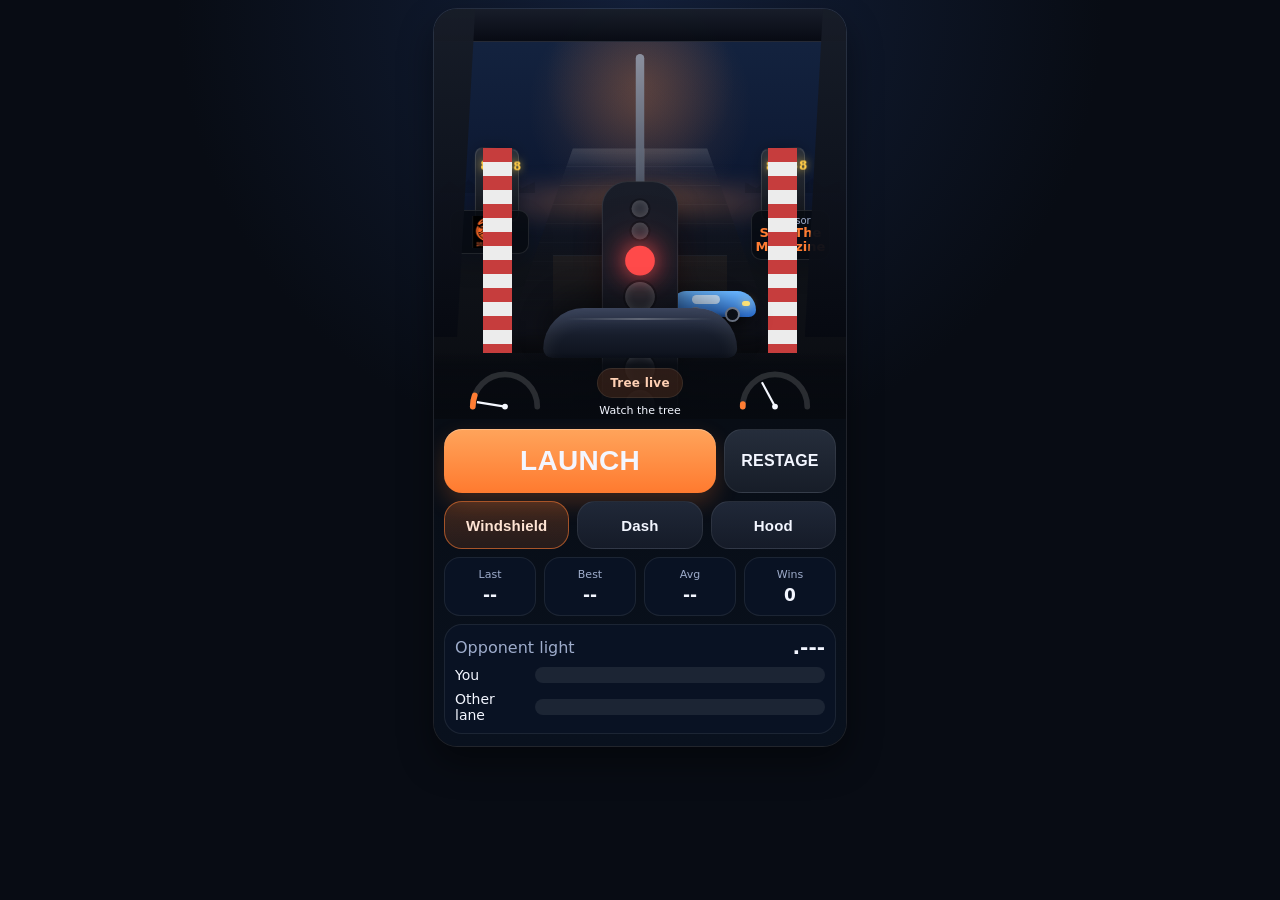
==== commit ada1f3df: "Add files via upload" ====
--- a/index.html
+++ b/index.html
@@ -3,21 +3,13 @@
 <head>
   <meta charset="UTF-8" />
   <meta name="viewport" content="width=device-width, initial-scale=1, viewport-fit=cover" />
-  <meta name="theme-color" content="#0a0f19" />
-  <title>Street Launch Reaction</title>
+  <meta name="theme-color" content="#090d16" />
+  <title>Street Launch</title>
   <link rel="stylesheet" href="styles.css" />
 </head>
 <body>
-  <div class="app-shell">
-    <header class="topbar">
-      <div>
-        <p class="eyebrow">Arcade Drag Reaction</p>
-        <h1>Street Launch</h1>
-      </div>
-      <div class="pill result-pill" id="resultPill">Stage up</div>
-    </header>
-
-    <main class="game-card">
+  <main class="app-shell">
+    <section class="game-card">
       <section class="race-scene view-windshield" id="raceScene" aria-label="Drag strip game view">
         <div class="sky-glow"></div>
         <div class="horizon-glow"></div>
@@ -25,18 +17,12 @@
         <div class="crowd crowd-right"></div>
         <div class="scoreboard left-board"></div>
         <div class="scoreboard right-board"></div>
-        <div class="sponsor-sign left-sign">
-          <img src="assets/sick-logo.jpeg" alt="Sick The Magazine sponsor logo" />
-        </div>
-        <div class="sponsor-sign right-sign">
-          <span>Presented by</span>
-          <strong>Sick The Magazine</strong>
-        </div>
+        <div class="sponsor-sign left-sign"><img src="assets/sick-logo.jpeg" alt="Sick The Magazine sponsor logo" /></div>
+        <div class="sponsor-sign right-sign"><span>Sponsor</span><strong>Sick The Magazine</strong></div>
 
         <div class="track"></div>
         <div class="lane lane-left"></div>
         <div class="lane lane-right"></div>
-        <div class="lane-reflect"></div>
         <div class="rumble rumble-left"></div>
         <div class="rumble rumble-right"></div>
 
@@ -66,10 +52,6 @@
           </div>
         </div>
 
-        <div class="player-lane">
-          <div class="player-cue" id="playerCue"></div>
-        </div>
-
         <div class="windshield-frame frame-top"></div>
         <div class="windshield-frame frame-left"></div>
         <div class="windshield-frame frame-right"></div>
@@ -86,8 +68,8 @@
             <div class="gauge-label">RPM</div>
           </div>
           <div class="center-cluster">
-            <div class="shift-light" id="shiftLight"></div>
-            <div class="dash-message" id="dashMessage">Tap <span>Launch</span> when green</div>
+            <div class="status-chip" id="resultPill">Ready</div>
+            <div class="dash-message" id="dashMessage">Tap <span>Launch</span> on green</div>
           </div>
           <div class="cluster speed-cluster">
             <svg viewBox="0 0 120 80" class="gauge-svg">
@@ -102,15 +84,15 @@
       </section>
 
       <section class="controls-panel">
-        <div class="primary-actions">
-          <button id="launchButton" class="launch-btn">Launch</button>
-          <button id="resetButton" class="secondary-btn">Restage</button>
+        <div class="hero-actions">
+          <button id="launchButton" class="launch-btn" type="button">LAUNCH</button>
+          <button id="resetButton" class="secondary-btn" type="button">RESTAGE</button>
         </div>
 
         <div class="view-buttons" role="group" aria-label="Select camera view">
-          <button class="view-btn active" data-view="windshield">Windshield</button>
-          <button class="view-btn" data-view="dash">Dash</button>
-          <button class="view-btn" data-view="hood">Hood</button>
+          <button class="view-btn active" data-view="windshield" type="button">Windshield</button>
+          <button class="view-btn" data-view="dash" type="button">Dash</button>
+          <button class="view-btn" data-view="hood" type="button">Hood</button>
         </div>
 
         <div class="stats-grid">
@@ -121,25 +103,15 @@
         </div>
 
         <div class="opponent-bar-wrap">
-          <div class="opponent-meta">
-            <span>Opponent light</span>
-            <strong id="opponentReaction">.---</strong>
-          </div>
+          <div class="opponent-meta"><span>Opponent light</span><strong id="opponentReaction">.---</strong></div>
           <div class="race-bars">
-            <div class="bar-row">
-              <span>You</span>
-              <div class="bar-track"><div class="bar-fill player-fill" id="playerBar"></div></div>
-            </div>
-            <div class="bar-row">
-              <span>Other lane</span>
-              <div class="bar-track"><div class="bar-fill opponent-fill" id="opponentBar"></div></div>
-            </div>
+            <div class="bar-row"><span>You</span><div class="bar-track"><div class="bar-fill player-fill" id="playerBar"></div></div></div>
+            <div class="bar-row"><span>Other lane</span><div class="bar-track"><div class="bar-fill opponent-fill" id="opponentBar"></div></div></div>
           </div>
         </div>
       </section>
-    </main>
-  </div>
-
+    </section>
+  </main>
   <script src="script.js"></script>
 </body>
-</html>
+</html>
--- a/styles.css
+++ b/styles.css
@@ -1,272 +1,73 @@
+
 :root {
-  --bg: #070b12;
-  --card: #111827;
-  --card-2: #0f1724;
-  --line: rgba(255,255,255,0.08);
-  --text: #edf2ff;
-  --muted: #9ba7c6;
-  --accent: #ff7a2f;
-  --yellow: #ffd84d;
-  --green: #32f58b;
-  --red: #ff4343;
-  --shadow: 0 18px 44px rgba(0,0,0,0.4);
-  --scene-h: min(58vh, 520px);
+  --bg:#080c14;
+  --card:#0d1320;
+  --line:rgba(255,255,255,.08);
+  --text:#f3f6ff;
+  --muted:#9eaccb;
+  --accent:#ff7d33;
+  --yellow:#ffd84d;
+  --green:#33f68d;
+  --red:#ff4a4a;
+  --blue:#5aaeff;
+  --shadow:0 16px 34px rgba(0,0,0,.42);
+  --scene-h:min(47vh, 410px);
 }
-
-* { box-sizing: border-box; }
-html, body { margin: 0; min-height: 100%; background: radial-gradient(circle at top, #14203a 0%, var(--bg) 45%); color: var(--text); font-family: Inter, system-ui, Arial, sans-serif; }
-body { display: flex; justify-content: center; }
-button { font: inherit; }
-
-.app-shell {
-  width: min(100%, 520px);
-  min-height: 100dvh;
-  padding: max(12px, env(safe-area-inset-top)) 12px max(14px, env(safe-area-inset-bottom));
-}
-
-.topbar {
-  display: flex;
-  align-items: center;
-  justify-content: space-between;
-  gap: 12px;
-  margin-bottom: 10px;
-}
-.eyebrow { margin: 0 0 2px; color: var(--accent); font-size: 12px; text-transform: uppercase; letter-spacing: 0.12em; }
-h1 { margin: 0; font-size: clamp(22px, 5vw, 30px); line-height: 1; }
-.pill {
-  padding: 10px 12px;
-  border-radius: 999px;
-  background: rgba(255,255,255,0.06);
-  border: 1px solid var(--line);
-  color: var(--text);
-  font-weight: 700;
-  font-size: 13px;
-  white-space: nowrap;
-}
-.result-pill.win { background: rgba(50,245,139,0.14); color: #9dffc6; }
-.result-pill.loss { background: rgba(255,90,90,0.14); color: #ffb5b5; }
-.result-pill.ready { background: rgba(255,122,47,0.14); color: #ffd0b2; }
-
-.game-card {
-  background: linear-gradient(180deg, rgba(255,255,255,0.04), rgba(255,255,255,0.02));
-  border: 1px solid var(--line);
-  box-shadow: var(--shadow);
-  border-radius: 24px;
-  overflow: hidden;
-  backdrop-filter: blur(12px);
-}
-
-.race-scene {
-  position: relative;
-  height: var(--scene-h);
-  overflow: hidden;
-  background:
-    radial-gradient(circle at 50% 18%, rgba(255,144,68,0.28), transparent 24%),
-    linear-gradient(180deg, #182744 0%, #0b1730 44%, #101318 62%, #090b0f 100%);
-}
-
-.sky-glow, .horizon-glow, .track, .lane, .rumble, .tree-wrap, .dashboard, .hood, .car, .scoreboard, .crowd, .sponsor-sign, .player-cue { position: absolute; }
-.sky-glow {
-  inset: 0;
-  background: radial-gradient(circle at 50% 25%, rgba(255,134,70,0.18), transparent 30%);
-  pointer-events: none;
-}
-.horizon-glow {
-  left: -5%; right: -5%; top: 42%; height: 8%;
-  background: radial-gradient(circle, rgba(255,145,80,0.45), rgba(255,145,80,0.08) 60%, transparent 72%);
-  filter: blur(10px);
-}
-
-.crowd { top: 36%; width: 26%; height: 10%; opacity: 0.35; }
-.crowd-left { left: 2%; background: linear-gradient(180deg, transparent, rgba(5,8,14,0.85)), repeating-linear-gradient(90deg, rgba(255,255,255,0.05) 0 2px, transparent 2px 8px); clip-path: polygon(0 90%, 6% 65%, 12% 82%, 18% 55%, 25% 80%, 32% 52%, 38% 88%, 45% 58%, 52% 78%, 58% 48%, 65% 74%, 72% 56%, 80% 85%, 88% 60%, 100% 86%, 100% 100%, 0 100%); }
-.crowd-right { right: 2%; background: linear-gradient(180deg, transparent, rgba(5,8,14,0.85)), repeating-linear-gradient(90deg, rgba(255,255,255,0.05) 0 2px, transparent 2px 8px); clip-path: polygon(0 82%, 8% 57%, 16% 84%, 24% 52%, 31% 79%, 39% 48%, 48% 88%, 56% 60%, 66% 74%, 74% 52%, 82% 77%, 90% 58%, 100% 86%, 100% 100%, 0 100%); }
-
-.scoreboard { top: 33%; width: 10%; height: 20%; background: linear-gradient(180deg, #262b34, #0e1015); border: 1px solid rgba(255,255,255,0.1); border-radius: 8px; box-shadow: 0 0 16px rgba(0,0,0,0.3); }
-.left-board { left: 10%; transform: perspective(200px) rotateY(12deg); }
-.right-board { right: 10%; transform: perspective(200px) rotateY(-12deg); }
-.scoreboard::before { content: "88:88"; position: absolute; inset: 12% 8%; color: #ffcb47; font-size: clamp(10px, 2vw, 14px); letter-spacing: 0.08em; text-align: center; font-weight: 800; text-shadow: 0 0 10px rgba(255,214,76,0.8); }
-
-.sponsor-sign {
-  top: 47%; width: 21%; min-height: 50px; padding: 6px; border-radius: 10px;
-  background: rgba(7,10,16,0.86); border: 1px solid rgba(255,255,255,0.1);
-  display: flex; align-items: center; justify-content: center; box-shadow: 0 10px 24px rgba(0,0,0,0.28);
-}
-.left-sign { left: 5%; }
-.right-sign { right: 5%; flex-direction: column; text-align: center; gap: 2px; font-size: 11px; color: var(--muted); }
-.right-sign strong { color: var(--accent); font-size: 12px; }
-.sponsor-sign img { width: 100%; max-height: 48px; object-fit: contain; display: block; }
-
-.track {
-  left: 50%; transform: translateX(-50%);
-  bottom: 18%; width: 92%; height: 50%;
-  background:
-    linear-gradient(90deg, rgba(255,255,255,0.06) 49.7%, rgba(255,255,255,0.22) 50%, rgba(255,255,255,0.06) 50.3%),
-    linear-gradient(180deg, rgba(255,255,255,0.10) 0, rgba(255,255,255,0.02) 10%, transparent 12%),
-    repeating-linear-gradient(180deg, rgba(255,255,255,0.03) 0 1px, transparent 1px 18px),
-    linear-gradient(180deg, #3f444e, #1e232a 32%, #12161c 60%, #090b11 100%);
-  clip-path: polygon(22% 0, 78% 0, 100% 100%, 0 100%);
-  border-top: 1px solid rgba(255,255,255,0.16);
-}
-.track::after {
-  content: ""; position: absolute; inset: 0;
-  background: linear-gradient(90deg, transparent 32%, rgba(0,0,0,0.35) 40%, rgba(0,0,0,0.18) 50%, rgba(0,0,0,0.35) 60%, transparent 68%);
-}
-.lane { bottom: 18%; width: 30%; height: 46%; border-top: 2px solid rgba(255,255,255,0.16); opacity: 0.42; }
-.lane-left { left: 20%; transform: skewX(18deg); }
-.lane-right { right: 20%; transform: skewX(-18deg); }
-.lane-reflect {
-  position: absolute; inset: auto 18% 18% 18%; height: 38%;
-  background: linear-gradient(180deg, rgba(255,214,76,0.05), transparent 40%);
-  clip-path: polygon(16% 0, 84% 0, 100% 100%, 0 100%);
-}
-.rumble { bottom: 18%; width: 7%; height: 50%; background: repeating-linear-gradient(180deg, #b9bcc3 0 12px, #de4040 12px 24px); opacity: 0.55; }
-.rumble-left { left: 11%; clip-path: polygon(100% 0, 100% 100%, 0 100%, 30% 0); }
-.rumble-right { right: 11%; clip-path: polygon(0 0, 70% 0, 100% 100%, 0 100%); }
-
-.tree-wrap { left: 50%; top: 24%; transform: translateX(-50%); width: 58px; z-index: 4; }
-.tree-body {
-  width: 58px; padding: 8px 9px 12px; border-radius: 18px;
-  background: linear-gradient(180deg, #171a1f, #06080c); border: 1px solid rgba(255,255,255,0.1);
-  display: flex; flex-direction: column; gap: 6px; align-items: center; box-shadow: 0 18px 28px rgba(0,0,0,0.34);
-}
-.tree-stand { left: 50%; top: 100%; transform: translate(-50%, -2px); width: 8px; height: 78px; background: linear-gradient(180deg, #8b909a, #50555d); border-radius: 99px; }
-.bulb {
-  width: 24px; height: 24px; border-radius: 50%; background: #262a31;
-  border: 2px solid rgba(255,255,255,0.08); box-shadow: inset 0 0 10px rgba(0,0,0,0.7);
-}
-.bulb.small { width: 12px; height: 12px; }
-.bulb.on.red { background: radial-gradient(circle at 35% 35%, #ffb7b7, #ff4848 55%, #720000); box-shadow: 0 0 18px rgba(255,66,66,0.9), 0 0 36px rgba(255,66,66,0.35); }
-.bulb.on.yellow, .bulb.on.prestage, .bulb.on.stage { background: radial-gradient(circle at 35% 35%, #fff4b8, #ffd84d 55%, #8d6200); box-shadow: 0 0 18px rgba(255,217,75,0.95), 0 0 36px rgba(255,217,75,0.35); }
-.bulb.on.green { background: radial-gradient(circle at 35% 35%, #d7ffe6, #32f58b 55%, #006b35); box-shadow: 0 0 20px rgba(50,245,139,0.95), 0 0 42px rgba(50,245,139,0.45); }
-.bulb.on.foul { background: radial-gradient(circle at 35% 35%, #ffcbcb, #ff4343 55%, #6d0000); box-shadow: 0 0 20px rgba(255,67,67,1), 0 0 42px rgba(255,67,67,0.45); }
-
-.opponent-lane, .player-lane { bottom: 26%; left: 50%; width: 100%; transform: translateX(-50%); z-index: 3; }
-.car {
-  left: 60%; width: 74px; height: 34px; transform: translateX(-50%); transition: transform 1.1s cubic-bezier(.18,.88,.2,1);
-}
-.car-shadow { position: absolute; left: 5%; right: 5%; bottom: -4px; height: 8px; background: rgba(0,0,0,0.42); filter: blur(5px); border-radius: 50%; }
-.car-body {
-  position: absolute; inset: 10px 0 4px; background: linear-gradient(180deg, #b8c7ff, #4164ff 48%, #14234a 100%);
-  border-radius: 12px 18px 10px 14px; border: 1px solid rgba(255,255,255,0.18);
-  box-shadow: inset 0 1px 0 rgba(255,255,255,0.32);
-}
-.car-window { position: absolute; left: 18px; top: 4px; width: 28px; height: 12px; background: linear-gradient(180deg, #7cdcff, #163c66); border-radius: 8px 8px 2px 2px; }
-.car-light { position: absolute; right: 5px; top: 16px; width: 8px; height: 4px; border-radius: 3px; background: #b5efff; box-shadow: 0 0 8px rgba(181,239,255,0.8); }
-.wheel { position: absolute; bottom: 0; width: 12px; height: 12px; border-radius: 50%; background: #050505; border: 2px solid #52565f; }
-.wheel.front { right: 12px; }
-.wheel.rear { left: 10px; }
-.player-cue { left: 39%; bottom: 0; width: 12px; height: 12px; border-radius: 50%; background: var(--accent); box-shadow: 0 0 16px rgba(255,122,47,0.75); transform: translateX(-50%); }
-
-.windshield-frame {
-  z-index: 5; pointer-events: none;
-  background: linear-gradient(180deg, rgba(16,18,23,0.98), rgba(24,28,36,0.8));
-}
-.frame-top { left: 0; right: 0; top: 0; height: 10%; border-bottom-left-radius: 26px; border-bottom-right-radius: 26px; box-shadow: 0 10px 18px rgba(0,0,0,0.35); }
-.frame-left { left: -7%; top: 0; bottom: 18%; width: 16%; transform: skewX(-12deg); }
-.frame-right { right: -7%; top: 0; bottom: 18%; width: 16%; transform: skewX(12deg); }
-
-.hood {
-  left: 50%; bottom: 11%; width: 46%; height: 13%; transform: translateX(-50%);
-  background: linear-gradient(180deg, #0d1118, #1d2430 45%, #0b0e14 100%);
-  border: 1px solid rgba(255,255,255,0.08); border-radius: 70% 70% 12px 12px / 100% 100% 12px 12px;
-  box-shadow: inset 0 16px 20px rgba(255,255,255,0.05), 0 -10px 20px rgba(0,0,0,0.34);
-  z-index: 4;
-}
-.hood::before, .hood::after { content: ""; position: absolute; top: 18%; width: 24%; height: 3px; background: rgba(255,255,255,0.08); }
-.hood::before { left: 18%; } .hood::after { right: 18%; }
-
-.dashboard {
-  left: 0; right: 0; bottom: 0; height: 20%; z-index: 6;
-  background: linear-gradient(180deg, rgba(10,12,18,0.1), #06080d 18%, #0b0e16 100%);
-  border-top: 1px solid rgba(255,255,255,0.06);
-  display: grid; grid-template-columns: 1fr 1.1fr 1fr; align-items: end; gap: 8px;
-  padding: 8px 14px 10px;
-}
-.cluster { display: flex; flex-direction: column; align-items: center; justify-content: end; gap: 4px; }
-.gauge-svg { width: 100%; max-width: 112px; height: auto; overflow: visible; }
-.gauge-track { fill: none; stroke: rgba(255,255,255,0.12); stroke-width: 8; stroke-linecap: round; }
-.gauge-fill { fill: none; stroke: var(--accent); stroke-width: 8; stroke-linecap: round; stroke-dasharray: 142; stroke-dashoffset: 71; filter: drop-shadow(0 0 6px rgba(255,122,47,0.4)); }
-.needle { stroke: #f4f7ff; stroke-width: 3; stroke-linecap: round; transform-origin: 60px 65px; transition: transform 180ms ease; }
-.hub { fill: #f1f4fb; }
-.gauge-label { color: var(--muted); font-size: 11px; font-weight: 700; letter-spacing: 0.08em; }
-.center-cluster { display: flex; flex-direction: column; align-items: center; justify-content: center; gap: 8px; padding-bottom: 10px; }
-.shift-light { width: 48px; height: 10px; border-radius: 999px; background: rgba(255,255,255,0.08); box-shadow: inset 0 0 10px rgba(0,0,0,0.8); }
-.shift-light.on { background: linear-gradient(90deg, #ffe28b, #ff3d3d); box-shadow: 0 0 12px rgba(255,92,92,0.8); }
-.dash-message { font-size: 12px; color: var(--muted); text-align: center; line-height: 1.2; }
-.dash-message span { color: var(--accent); font-weight: 700; }
-
-.controls-panel { padding: 14px 12px 16px; background: linear-gradient(180deg, rgba(255,255,255,0.02), rgba(255,255,255,0.01)); }
-.primary-actions { display: grid; grid-template-columns: 1fr auto; gap: 10px; }
-.launch-btn, .secondary-btn, .view-btn {
-  border: 0; border-radius: 16px; cursor: pointer; min-height: 48px;
-}
-.launch-btn {
-  background: linear-gradient(180deg, #ff9b5c, #ff6c1e);
-  color: #fff; font-size: 18px; font-weight: 800; letter-spacing: 0.02em;
-  box-shadow: 0 10px 22px rgba(255,108,30,0.34);
-}
-.secondary-btn {
-  padding: 0 16px; background: rgba(255,255,255,0.06); color: var(--text); border: 1px solid var(--line); font-weight: 700;
-}
-.view-buttons { display: grid; grid-template-columns: repeat(3, 1fr); gap: 8px; margin-top: 12px; }
-.view-btn { background: rgba(255,255,255,0.06); color: var(--text); border: 1px solid var(--line); font-weight: 700; }
-.view-btn.active { background: rgba(255,122,47,0.15); border-color: rgba(255,122,47,0.5); color: #ffd5bf; }
-
-.stats-grid { display: grid; grid-template-columns: repeat(4, 1fr); gap: 8px; margin-top: 12px; }
-.stat-card {
-  background: var(--card-2); border: 1px solid var(--line); border-radius: 16px; padding: 10px 8px; text-align: center;
-}
-.stat-card span { display: block; font-size: 11px; color: var(--muted); margin-bottom: 4px; }
-.stat-card strong { font-size: 17px; }
-
-.opponent-bar-wrap { margin-top: 12px; background: var(--card-2); border: 1px solid var(--line); border-radius: 16px; padding: 10px; }
-.opponent-meta { display: flex; align-items: center; justify-content: space-between; gap: 8px; margin-bottom: 10px; color: var(--muted); font-size: 13px; }
-.opponent-meta strong { color: var(--text); font-size: 16px; }
-.race-bars { display: grid; gap: 10px; }
-.bar-row { display: grid; grid-template-columns: 76px 1fr; gap: 10px; align-items: center; font-size: 13px; }
-.bar-track { height: 12px; border-radius: 999px; background: rgba(255,255,255,0.06); overflow: hidden; }
-.bar-fill { height: 100%; width: 0%; border-radius: inherit; transition: width 360ms ease; }
-.player-fill { background: linear-gradient(90deg, #ff7a2f, #ffd84d); }
-.opponent-fill { background: linear-gradient(90deg, #5ab2ff, #98d8ff); }
-
-body.green-flash::after, body.red-flash::after {
-  content: ""; position: fixed; inset: 0; pointer-events: none; z-index: 999;
-}
-body.green-flash::after { background: rgba(50,245,139,0.10); animation: flash 220ms ease; }
-body.red-flash::after { background: rgba(255,67,67,0.16); animation: flash 260ms ease; }
-@keyframes flash { from { opacity: 1; } to { opacity: 0; } }
-
-.race-scene.view-dash .frame-top { height: 8%; }
-.race-scene.view-dash .tree-wrap { top: 21%; transform: translateX(-50%) scale(1.04); }
-.race-scene.view-dash .hood { opacity: 0.7; width: 40%; height: 11%; }
-.race-scene.view-dash .dashboard { height: 24%; }
-
-.race-scene.view-hood .dashboard { height: 15%; }
-.race-scene.view-hood .hood { width: 58%; height: 16%; bottom: 9%; }
-.race-scene.view-hood .frame-left,
-.race-scene.view-hood .frame-right { width: 11%; }
-
-@media (max-width: 430px) {
-  :root { --scene-h: min(54vh, 460px); }
-  .app-shell { padding-inline: 10px; }
-  .topbar { align-items: flex-start; }
-  .pill { font-size: 12px; padding: 8px 10px; }
-  .tree-wrap { top: 22%; }
-  .dashboard { padding-inline: 8px; gap: 4px; }
-  .gauge-svg { max-width: 92px; }
-  .dash-message { font-size: 11px; }
-  .launch-btn { font-size: 17px; }
-  .stats-grid { grid-template-columns: repeat(2, 1fr); }
-  .bar-row { grid-template-columns: 66px 1fr; }
-  .scoreboard { width: 11%; }
-  .sponsor-sign { width: 24%; }
-}
-
-@media (max-width: 360px) {
-  :root { --scene-h: min(50vh, 400px); }
-  .tree-wrap { transform: translateX(-50%) scale(0.92); }
-  .dashboard { height: 22%; }
-  .gauge-svg { max-width: 76px; }
-  .controls-panel { padding: 12px 10px 14px; }
-  .launch-btn, .secondary-btn, .view-btn { min-height: 44px; }
-}
+*{box-sizing:border-box;-webkit-tap-highlight-color:transparent}
+html,body{margin:0;min-height:100%;background:radial-gradient(circle at top,#13203b 0%, var(--bg) 42%);color:var(--text);font-family:Inter,system-ui,Arial,sans-serif;overscroll-behavior:none;-webkit-user-select:none;user-select:none;-webkit-touch-callout:none}
+body{display:flex;justify-content:center}
+button,input,textarea,select{-webkit-user-select:none;user-select:none;touch-action:manipulation}
+img{display:block;max-width:100%;pointer-events:none}
+.app-shell{width:min(100%,430px);min-height:100dvh;padding:max(8px,env(safe-area-inset-top)) 8px max(10px,env(safe-area-inset-bottom))}
+.game-card{background:linear-gradient(180deg,rgba(255,255,255,.035),rgba(255,255,255,.015));border:1px solid var(--line);box-shadow:var(--shadow);border-radius:24px;overflow:hidden;backdrop-filter:blur(10px)}
+.race-scene{position:relative;height:var(--scene-h);overflow:hidden;background:radial-gradient(circle at 50% 18%, rgba(255,139,67,.20), transparent 24%),linear-gradient(180deg,#152542 0%,#0c1730 46%,#0f1218 64%,#090b10 100%)}
+.sky-glow,.horizon-glow,.track,.lane,.rumble,.tree-wrap,.dashboard,.hood,.car,.scoreboard,.crowd,.sponsor-sign{position:absolute}
+.sky-glow{inset:0;background:radial-gradient(circle at 50% 24%,rgba(255,147,79,.16),transparent 30%);pointer-events:none}
+.horizon-glow{left:-8%;right:-8%;top:43%;height:8%;background:radial-gradient(circle,rgba(255,148,81,.40),rgba(255,148,81,.06) 60%,transparent 72%);filter:blur(10px)}
+.crowd{top:37%;width:23%;height:8%;opacity:.18}
+.crowd-left{left:1.5%;background:linear-gradient(180deg,transparent,rgba(5,8,14,.88)),repeating-linear-gradient(90deg,rgba(255,255,255,.04) 0 2px,transparent 2px 8px);clip-path:polygon(0 88%,10% 62%,20% 84%,30% 58%,42% 86%,52% 55%,63% 82%,74% 60%,86% 84%,100% 64%,100% 100%,0 100%)}
+.crowd-right{right:1.5%;background:linear-gradient(180deg,transparent,rgba(5,8,14,.88)),repeating-linear-gradient(90deg,rgba(255,255,255,.04) 0 2px,transparent 2px 8px);clip-path:polygon(0 66%,12% 84%,23% 56%,35% 86%,47% 58%,59% 82%,71% 54%,83% 84%,100% 62%,100% 100%,0 100%)}
+.scoreboard{top:34%;width:11%;height:18%;background:linear-gradient(180deg,#2b313c,#11141a);border:1px solid rgba(255,255,255,.12);border-radius:8px;box-shadow:0 0 16px rgba(0,0,0,.28)}
+.left-board{left:10%;transform:perspective(200px) rotateY(12deg)}
+.right-board{right:10%;transform:perspective(200px) rotateY(-12deg)}
+.scoreboard::before{content:"88:88";position:absolute;inset:14% 10%;color:#ffcb47;font-size:12px;letter-spacing:.08em;text-align:center;font-weight:800;text-shadow:0 0 8px rgba(255,214,76,.8)}
+.sponsor-sign{top:49%;width:19%;min-height:40px;padding:5px;border-radius:10px;background:rgba(7,10,16,.82);border:1px solid rgba(255,255,255,.1);display:flex;align-items:center;justify-content:center;box-shadow:0 10px 24px rgba(0,0,0,.24)}
+.left-sign{left:4%}
+.left-sign img{max-height:32px;object-fit:contain}
+.right-sign{right:4%;padding-inline:8px;flex-direction:column;text-align:center;font-size:10px;color:var(--muted);line-height:1.05}
+.right-sign strong{color:var(--accent);font-size:13px}
+.track{left:50%;bottom:16%;transform:translateX(-50%);width:68%;height:50%;background:linear-gradient(180deg,rgba(255,255,255,.12),rgba(255,255,255,.02) 10%,rgba(15,17,24,.96) 80%);clip-path:polygon(26% 0,74% 0,100% 100%,0 100%);box-shadow:inset 0 16px 28px rgba(255,255,255,.05),inset 0 -12px 18px rgba(0,0,0,.45)}
+.track::before,.track::after{content:"";position:absolute;top:0;bottom:0;width:2px;background:linear-gradient(180deg,rgba(255,255,255,.2),rgba(255,255,255,.02));opacity:.5}
+.track::before{left:49%}
+.track::after{left:51%}
+.track{background-image:linear-gradient(180deg,rgba(255,255,255,.10),rgba(255,255,255,.01) 10%,rgba(15,17,24,.95) 80%),repeating-linear-gradient(180deg,transparent 0 18px, rgba(255,255,255,.03) 18px 19px)}
+.lane{bottom:16%;width:20%;height:24%;border-top:1px solid rgba(255,255,255,.06);background:linear-gradient(180deg,rgba(255,178,94,.06),transparent 70%)}
+.lane-left{left:29%}.lane-right{right:29%}
+.rumble{bottom:16%;width:7%;height:50%;background:repeating-linear-gradient(180deg,#c63d3d 0 14px,#ececec 14px 28px)}
+.rumble-left{left:12%}.rumble-right{right:12%}
+.tree-wrap{left:50%;top:11%;transform:translateX(-50%) scale(1.06);transform-origin:top center;z-index:4}
+.tree-stand{width:8px;height:128px;margin:0 auto;background:linear-gradient(180deg,#8e94a3,#4f5767);border-radius:999px;opacity:.95}
+.tree-body{position:relative;margin:-8px auto 0;width:72px;padding:12px 10px 10px;border-radius:24px;background:linear-gradient(180deg,#191d28,#0d1119);border:1px solid rgba(255,255,255,.1);box-shadow:0 16px 24px rgba(0,0,0,.45)}
+.bulb{width:28px;height:28px;border-radius:50%;margin:6px auto;background:rgba(255,255,255,.09);box-shadow:inset 0 0 8px rgba(255,255,255,.18),0 0 0 2px rgba(0,0,0,.24)}
+.bulb.small{width:16px;height:16px;margin:5px auto}.bulb.red.on{background:var(--red);box-shadow:0 0 22px rgba(255,78,78,.95),0 0 50px rgba(255,78,78,.45)}.bulb.yellow.on{background:var(--yellow);box-shadow:0 0 22px rgba(255,216,77,.95),0 0 50px rgba(255,216,77,.45)}.bulb.green{width:34px;height:34px;margin-top:8px}.bulb.green.on{background:var(--green);box-shadow:0 0 28px rgba(51,246,141,.98),0 0 64px rgba(51,246,141,.55);transform:scale(1.04)}.bulb.foul.on{background:var(--red);box-shadow:0 0 26px rgba(255,74,74,.95),0 0 56px rgba(255,74,74,.46)}
+.opponent-lane{position:absolute;left:55%;bottom:25%;width:26%;height:22%;z-index:2}.car{left:50%;bottom:0;transform:translateX(-50%) translateY(0);transition:transform .28s ease-out}.car-body{width:84px;height:26px;border-radius:24px 32px 12px 12px;background:linear-gradient(180deg,#69b6ff,#2869c8);box-shadow:0 10px 18px rgba(0,0,0,.32)}.car-window{position:absolute;left:20px;top:4px;width:28px;height:9px;border-radius:10px;background:rgba(235,245,255,.75)}.car-light{position:absolute;right:6px;top:10px;width:8px;height:5px;border-radius:8px;background:#ffe478;box-shadow:0 0 10px rgba(255,228,120,.85)}.wheel{position:absolute;bottom:-5px;width:15px;height:15px;border-radius:50%;background:#0c1119;border:2px solid #7b8598}.wheel.front{left:16px}.wheel.rear{right:16px}.car-shadow{position:absolute;left:14px;right:14px;bottom:-6px;height:8px;border-radius:50%;background:rgba(0,0,0,.4);filter:blur(2px)}
+.windshield-frame{position:absolute;background:linear-gradient(180deg,rgba(24,29,40,.96),rgba(7,10,18,.96));z-index:5}.frame-top{left:0;right:0;top:0;height:8%;border-bottom:1px solid rgba(255,255,255,.06)}.frame-left,.frame-right{top:0;bottom:20%;width:10%}.frame-left{left:0;clip-path:polygon(0 0,100% 0,56% 100%,0 100%)}.frame-right{right:0;clip-path:polygon(44% 0,100% 0,100% 100%,0 100%)}
+.hood{left:50%;bottom:15%;transform:translateX(-50%);width:47%;height:12%;border-radius:44px 44px 10px 10px;background:linear-gradient(180deg,#2d3750 0%,#171d2b 55%,#0d121c 100%);box-shadow:inset 0 10px 18px rgba(255,255,255,.08),0 -14px 24px rgba(0,0,0,.35);z-index:6}
+.hood::before{content:"";position:absolute;left:12%;right:12%;top:10px;height:2px;background:linear-gradient(90deg,transparent,rgba(255,255,255,.25),transparent)}
+.dashboard{left:0;right:0;bottom:0;height:16%;padding:7px 12px 10px;display:grid;grid-template-columns:1fr 1.2fr 1fr;align-items:end;gap:6px;background:linear-gradient(180deg,rgba(7,10,16,0),rgba(7,10,16,.78) 18%,rgba(7,10,16,.98) 100%);z-index:8}
+.cluster{text-align:center}.gauge-svg{width:100%;max-width:86px;overflow:visible}.gauge-track,.gauge-fill{fill:none;stroke-linecap:round;stroke-width:8}.gauge-track{stroke:rgba(255,255,255,.14)}.gauge-fill{stroke:var(--accent);stroke-dasharray:71 142;stroke-dashoffset:71;transition:stroke-dashoffset .22s ease}.needle{stroke:#f5f8ff;stroke-width:3;transform-origin:60px 65px;transition:transform .22s ease}.hub{fill:#f5f8ff}.gauge-label{font-size:10px;color:var(--muted);letter-spacing:.12em;text-transform:uppercase;margin-top:-4px}
+.center-cluster{display:grid;gap:6px;justify-items:center;align-self:center;padding-bottom:4px}.status-chip{min-width:86px;padding:7px 10px;border-radius:999px;background:rgba(255,255,255,.08);border:1px solid rgba(255,255,255,.08);text-align:center;font-size:12px;font-weight:800;letter-spacing:.02em}.status-chip.win{background:rgba(51,246,141,.14);color:#abffd0}.status-chip.loss{background:rgba(255,74,74,.14);color:#ffb9b9}.status-chip.ready{background:rgba(255,125,51,.14);color:#ffd0b4}.dash-message{font-size:11px;color:var(--text);text-align:center}.dash-message span{color:var(--accent);font-weight:800}
+.controls-panel{padding:10px 10px 12px;background:linear-gradient(180deg,#080d15 0%,#09111e 100%)}
+.hero-actions{display:grid;grid-template-columns:1fr 112px;gap:8px;margin-bottom:8px}.launch-btn,.secondary-btn,.view-btn{appearance:none;border:none;border-radius:18px;color:var(--text);font-weight:900;letter-spacing:.01em;position:relative;cursor:pointer}.launch-btn{min-height:64px;background:linear-gradient(180deg,#ffa45b,#ff7a2f);box-shadow:inset 0 1px 0 rgba(255,255,255,.25),0 10px 22px rgba(255,122,47,.22);font-size:28px}.launch-btn:active{transform:translateY(1px) scale(.995)}.secondary-btn{min-height:64px;background:linear-gradient(180deg,#252d3b,#171d28);border:1px solid rgba(255,255,255,.08);font-size:16px}
+.view-buttons{display:grid;grid-template-columns:repeat(3,1fr);gap:8px;margin-bottom:8px}.view-btn{min-height:48px;background:linear-gradient(180deg,#202838,#151b28);border:1px solid rgba(255,255,255,.08);font-size:15px}.view-btn.active{background:linear-gradient(180deg,rgba(255,125,51,.22),rgba(255,125,51,.12));border-color:rgba(255,125,51,.55);color:#ffe4d4}
+.stats-grid{display:grid;grid-template-columns:repeat(4,1fr);gap:8px;margin-bottom:8px}.stat-card{background:rgba(10,19,36,.95);border:1px solid rgba(255,255,255,.08);border-radius:16px;padding:10px 8px;text-align:center}.stat-card span{display:block;color:var(--muted);font-size:11px;margin-bottom:4px}.stat-card strong{font-size:17px}
+.opponent-bar-wrap{background:rgba(10,19,36,.95);border:1px solid rgba(255,255,255,.08);border-radius:18px;padding:10px}.opponent-meta{display:flex;justify-content:space-between;align-items:center;margin-bottom:8px;color:var(--muted)}.opponent-meta strong{font-size:20px;color:var(--text)}.race-bars{display:grid;gap:8px}.bar-row{display:grid;grid-template-columns:72px 1fr;align-items:center;gap:8px}.bar-row span{color:var(--text);font-size:14px}.bar-track{height:16px;border-radius:999px;background:rgba(255,255,255,.08);overflow:hidden}.bar-fill{height:100%;width:0;border-radius:999px;transition:width .24s ease}.player-fill{background:linear-gradient(90deg,var(--accent),#ffd84d)}.opponent-fill{background:linear-gradient(90deg,#4da7ff,#9bd2ff)}
+.green-flash::after,.red-flash::after{content:"";position:fixed;inset:0;pointer-events:none;z-index:999}.green-flash::after{background:rgba(51,246,141,.14);animation:flash .26s ease}.red-flash::after{background:rgba(255,74,74,.14);animation:flash .26s ease}@keyframes flash{from{opacity:1}to{opacity:0}}
+.race-scene.view-dash .tree-wrap{top:13%;transform:translateX(-50%) scale(.98)}
+.race-scene.view-dash .hood{width:42%;height:11%}
+.race-scene.view-dash .dashboard{height:19%}
+.race-scene.view-hood .dashboard{height:12%}
+.race-scene.view-hood .hood{width:58%;height:16%;bottom:13%}
+.race-scene.view-hood .frame-left,.race-scene.view-hood .frame-right{width:9%}
+@media (max-width:390px){:root{--scene-h:min(46vh,390px)}.launch-btn{font-size:25px}.secondary-btn{font-size:15px}.tree-wrap{top:10%;transform:translateX(-50%) scale(.98)}.bulb{width:26px;height:26px}.bulb.green{width:32px;height:32px}.scoreboard{width:10%}.dashboard{padding-inline:9px}.gauge-svg{max-width:78px}.stats-grid{grid-template-columns:repeat(2,1fr)}.sponsor-sign{width:18%}.right-sign strong{font-size:12px}}
+@media (max-width:355px){:root{--scene-h:min(44vh,360px)}.hero-actions{grid-template-columns:1fr 96px}.launch-btn,.secondary-btn{min-height:58px}.view-btn{min-height:44px;font-size:14px}.bar-row{grid-template-columns:64px 1fr}.gauge-svg{max-width:70px}.status-chip{min-width:74px;font-size:11px}}
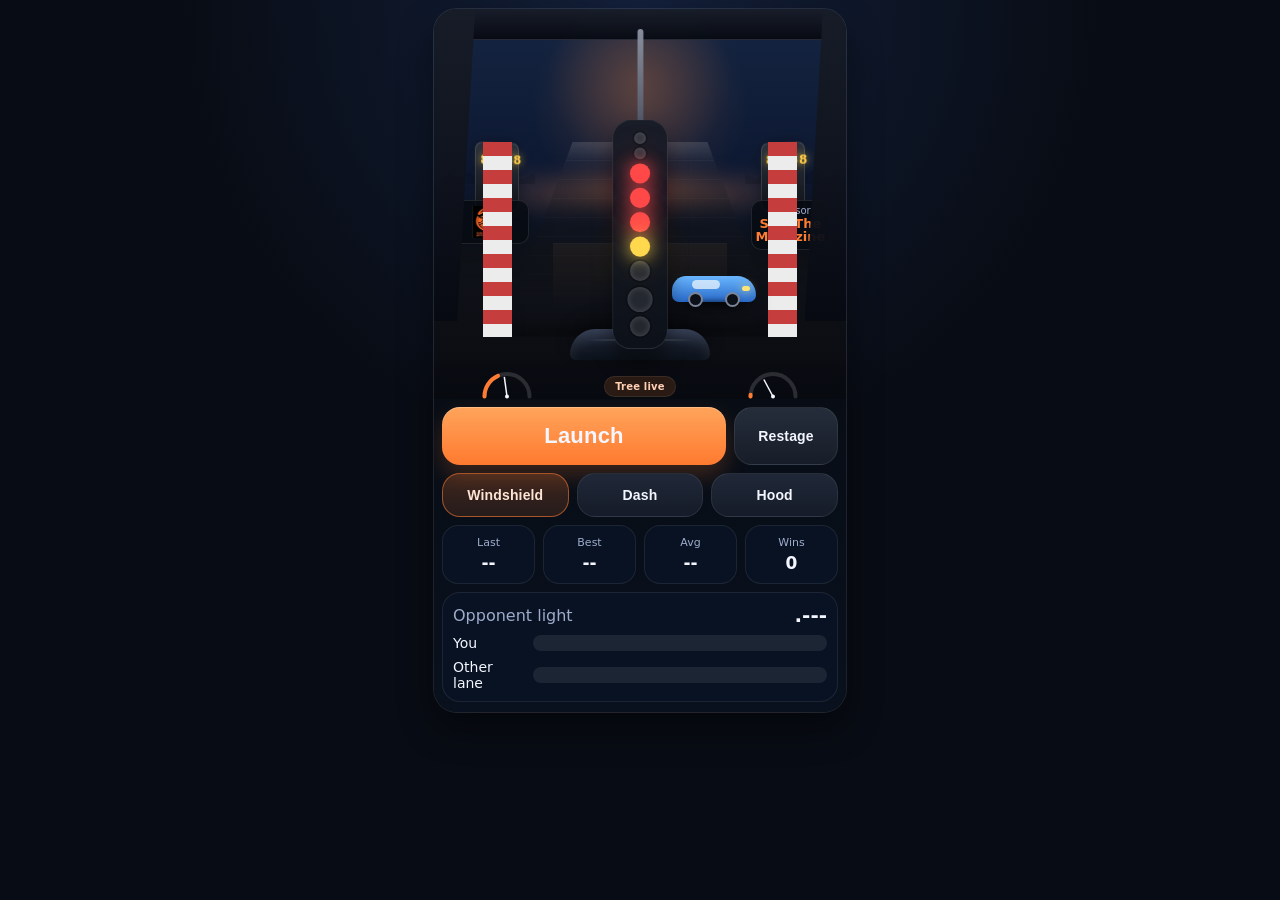
==== commit f5676e1f: "Add files via upload" ====
--- a/index.html
+++ b/index.html
@@ -85,8 +85,8 @@
 
       <section class="controls-panel">
         <div class="hero-actions">
-          <button id="launchButton" class="launch-btn" type="button">LAUNCH</button>
-          <button id="resetButton" class="secondary-btn" type="button">RESTAGE</button>
+          <button id="launchButton" class="launch-btn" type="button">Launch</button>
+          <button id="resetButton" class="secondary-btn" type="button">Restage</button>
         </div>
 
         <div class="view-buttons" role="group" aria-label="Select camera view">
--- a/styles.css
+++ b/styles.css
@@ -11,7 +11,7 @@
   --red:#ff4a4a;
   --blue:#5aaeff;
   --shadow:0 16px 34px rgba(0,0,0,.42);
-  --scene-h:min(47vh, 410px);
+  --scene-h:min(44vh, 390px);
 }
 *{box-sizing:border-box;-webkit-tap-highlight-color:transparent}
 html,body{margin:0;min-height:100%;background:radial-gradient(circle at top,#13203b 0%, var(--bg) 42%);color:var(--text);font-family:Inter,system-ui,Arial,sans-serif;overscroll-behavior:none;-webkit-user-select:none;user-select:none;-webkit-touch-callout:none}
@@ -45,29 +45,29 @@
 .lane-left{left:29%}.lane-right{right:29%}
 .rumble{bottom:16%;width:7%;height:50%;background:repeating-linear-gradient(180deg,#c63d3d 0 14px,#ececec 14px 28px)}
 .rumble-left{left:12%}.rumble-right{right:12%}
-.tree-wrap{left:50%;top:11%;transform:translateX(-50%) scale(1.06);transform-origin:top center;z-index:4}
-.tree-stand{width:8px;height:128px;margin:0 auto;background:linear-gradient(180deg,#8e94a3,#4f5767);border-radius:999px;opacity:.95}
-.tree-body{position:relative;margin:-8px auto 0;width:72px;padding:12px 10px 10px;border-radius:24px;background:linear-gradient(180deg,#191d28,#0d1119);border:1px solid rgba(255,255,255,.1);box-shadow:0 16px 24px rgba(0,0,0,.45)}
-.bulb{width:28px;height:28px;border-radius:50%;margin:6px auto;background:rgba(255,255,255,.09);box-shadow:inset 0 0 8px rgba(255,255,255,.18),0 0 0 2px rgba(0,0,0,.24)}
-.bulb.small{width:16px;height:16px;margin:5px auto}.bulb.red.on{background:var(--red);box-shadow:0 0 22px rgba(255,78,78,.95),0 0 50px rgba(255,78,78,.45)}.bulb.yellow.on{background:var(--yellow);box-shadow:0 0 22px rgba(255,216,77,.95),0 0 50px rgba(255,216,77,.45)}.bulb.green{width:34px;height:34px;margin-top:8px}.bulb.green.on{background:var(--green);box-shadow:0 0 28px rgba(51,246,141,.98),0 0 64px rgba(51,246,141,.55);transform:scale(1.04)}.bulb.foul.on{background:var(--red);box-shadow:0 0 26px rgba(255,74,74,.95),0 0 56px rgba(255,74,74,.46)}
+.tree-wrap{left:50%;top:5%;transform:translateX(-50%) scale(.84);transform-origin:top center;z-index:12}
+.tree-stand{width:7px;height:116px;margin:0 auto;background:linear-gradient(180deg,#8e94a3,#4f5767);border-radius:999px;opacity:.95}
+.tree-body{position:relative;margin:-8px auto 0;width:66px;padding:10px 9px 9px;border-radius:22px;background:linear-gradient(180deg,#191d28,#0d1119);border:1px solid rgba(255,255,255,.1);box-shadow:0 16px 24px rgba(0,0,0,.45)}
+.bulb{width:24px;height:24px;border-radius:50%;margin:5px auto;background:rgba(255,255,255,.09);box-shadow:inset 0 0 8px rgba(255,255,255,.18),0 0 0 2px rgba(0,0,0,.24)}
+.bulb.small{width:14px;height:14px;margin:4px auto}.bulb.red.on{background:var(--red);box-shadow:0 0 22px rgba(255,78,78,.95),0 0 50px rgba(255,78,78,.45)}.bulb.yellow.on{background:var(--yellow);box-shadow:0 0 22px rgba(255,216,77,.95),0 0 50px rgba(255,216,77,.45)}.bulb.green{width:30px;height:30px;margin-top:7px}.bulb.green.on{background:var(--green);box-shadow:0 0 28px rgba(51,246,141,.98),0 0 64px rgba(51,246,141,.55);transform:scale(1.04)}.bulb.foul.on{background:var(--red);box-shadow:0 0 26px rgba(255,74,74,.95),0 0 56px rgba(255,74,74,.46)}
 .opponent-lane{position:absolute;left:55%;bottom:25%;width:26%;height:22%;z-index:2}.car{left:50%;bottom:0;transform:translateX(-50%) translateY(0);transition:transform .28s ease-out}.car-body{width:84px;height:26px;border-radius:24px 32px 12px 12px;background:linear-gradient(180deg,#69b6ff,#2869c8);box-shadow:0 10px 18px rgba(0,0,0,.32)}.car-window{position:absolute;left:20px;top:4px;width:28px;height:9px;border-radius:10px;background:rgba(235,245,255,.75)}.car-light{position:absolute;right:6px;top:10px;width:8px;height:5px;border-radius:8px;background:#ffe478;box-shadow:0 0 10px rgba(255,228,120,.85)}.wheel{position:absolute;bottom:-5px;width:15px;height:15px;border-radius:50%;background:#0c1119;border:2px solid #7b8598}.wheel.front{left:16px}.wheel.rear{right:16px}.car-shadow{position:absolute;left:14px;right:14px;bottom:-6px;height:8px;border-radius:50%;background:rgba(0,0,0,.4);filter:blur(2px)}
 .windshield-frame{position:absolute;background:linear-gradient(180deg,rgba(24,29,40,.96),rgba(7,10,18,.96));z-index:5}.frame-top{left:0;right:0;top:0;height:8%;border-bottom:1px solid rgba(255,255,255,.06)}.frame-left,.frame-right{top:0;bottom:20%;width:10%}.frame-left{left:0;clip-path:polygon(0 0,100% 0,56% 100%,0 100%)}.frame-right{right:0;clip-path:polygon(44% 0,100% 0,100% 100%,0 100%)}
-.hood{left:50%;bottom:15%;transform:translateX(-50%);width:47%;height:12%;border-radius:44px 44px 10px 10px;background:linear-gradient(180deg,#2d3750 0%,#171d2b 55%,#0d121c 100%);box-shadow:inset 0 10px 18px rgba(255,255,255,.08),0 -14px 24px rgba(0,0,0,.35);z-index:6}
+.hood{left:50%;bottom:10%;transform:translateX(-50%);width:34%;height:8%;border-radius:36px 36px 8px 8px;background:linear-gradient(180deg,#2d3750 0%,#171d2b 55%,#0d121c 100%);box-shadow:inset 0 8px 14px rgba(255,255,255,.08),0 -10px 18px rgba(0,0,0,.32);z-index:6;opacity:.92}
 .hood::before{content:"";position:absolute;left:12%;right:12%;top:10px;height:2px;background:linear-gradient(90deg,transparent,rgba(255,255,255,.25),transparent)}
-.dashboard{left:0;right:0;bottom:0;height:16%;padding:7px 12px 10px;display:grid;grid-template-columns:1fr 1.2fr 1fr;align-items:end;gap:6px;background:linear-gradient(180deg,rgba(7,10,16,0),rgba(7,10,16,.78) 18%,rgba(7,10,16,.98) 100%);z-index:8}
-.cluster{text-align:center}.gauge-svg{width:100%;max-width:86px;overflow:visible}.gauge-track,.gauge-fill{fill:none;stroke-linecap:round;stroke-width:8}.gauge-track{stroke:rgba(255,255,255,.14)}.gauge-fill{stroke:var(--accent);stroke-dasharray:71 142;stroke-dashoffset:71;transition:stroke-dashoffset .22s ease}.needle{stroke:#f5f8ff;stroke-width:3;transform-origin:60px 65px;transition:transform .22s ease}.hub{fill:#f5f8ff}.gauge-label{font-size:10px;color:var(--muted);letter-spacing:.12em;text-transform:uppercase;margin-top:-4px}
-.center-cluster{display:grid;gap:6px;justify-items:center;align-self:center;padding-bottom:4px}.status-chip{min-width:86px;padding:7px 10px;border-radius:999px;background:rgba(255,255,255,.08);border:1px solid rgba(255,255,255,.08);text-align:center;font-size:12px;font-weight:800;letter-spacing:.02em}.status-chip.win{background:rgba(51,246,141,.14);color:#abffd0}.status-chip.loss{background:rgba(255,74,74,.14);color:#ffb9b9}.status-chip.ready{background:rgba(255,125,51,.14);color:#ffd0b4}.dash-message{font-size:11px;color:var(--text);text-align:center}.dash-message span{color:var(--accent);font-weight:800}
-.controls-panel{padding:10px 10px 12px;background:linear-gradient(180deg,#080d15 0%,#09111e 100%)}
-.hero-actions{display:grid;grid-template-columns:1fr 112px;gap:8px;margin-bottom:8px}.launch-btn,.secondary-btn,.view-btn{appearance:none;border:none;border-radius:18px;color:var(--text);font-weight:900;letter-spacing:.01em;position:relative;cursor:pointer}.launch-btn{min-height:64px;background:linear-gradient(180deg,#ffa45b,#ff7a2f);box-shadow:inset 0 1px 0 rgba(255,255,255,.25),0 10px 22px rgba(255,122,47,.22);font-size:28px}.launch-btn:active{transform:translateY(1px) scale(.995)}.secondary-btn{min-height:64px;background:linear-gradient(180deg,#252d3b,#171d28);border:1px solid rgba(255,255,255,.08);font-size:16px}
-.view-buttons{display:grid;grid-template-columns:repeat(3,1fr);gap:8px;margin-bottom:8px}.view-btn{min-height:48px;background:linear-gradient(180deg,#202838,#151b28);border:1px solid rgba(255,255,255,.08);font-size:15px}.view-btn.active{background:linear-gradient(180deg,rgba(255,125,51,.22),rgba(255,125,51,.12));border-color:rgba(255,125,51,.55);color:#ffe4d4}
+.dashboard{left:0;right:0;bottom:0;height:10%;padding:4px 12px 6px;display:grid;grid-template-columns:1fr 1.1fr 1fr;align-items:end;gap:6px;background:linear-gradient(180deg,rgba(7,10,16,0),rgba(7,10,16,.42) 25%,rgba(7,10,16,.82) 100%);z-index:8}
+.cluster{text-align:center}.gauge-svg{width:100%;max-width:60px;overflow:visible}.gauge-track,.gauge-fill{fill:none;stroke-linecap:round;stroke-width:8}.gauge-track{stroke:rgba(255,255,255,.14)}.gauge-fill{stroke:var(--accent);stroke-dasharray:71 142;stroke-dashoffset:71;transition:stroke-dashoffset .22s ease}.needle{stroke:#f5f8ff;stroke-width:3;transform-origin:60px 65px;transition:transform .22s ease}.hub{fill:#f5f8ff}.gauge-label{font-size:9px;color:var(--muted);letter-spacing:.12em;text-transform:uppercase;margin-top:-8px}
+.center-cluster{display:grid;gap:3px;justify-items:center;align-self:end;padding-bottom:0}.status-chip{min-width:72px;padding:4px 8px;border-radius:999px;background:rgba(255,255,255,.08);border:1px solid rgba(255,255,255,.08);text-align:center;font-size:10px;font-weight:800;letter-spacing:.02em}.status-chip.win{background:rgba(51,246,141,.14);color:#abffd0}.status-chip.loss{background:rgba(255,74,74,.14);color:#ffb9b9}.status-chip.ready{background:rgba(255,125,51,.14);color:#ffd0b4}.dash-message{font-size:9px;color:var(--text);text-align:center}.dash-message span{color:var(--accent);font-weight:800}
+.controls-panel{padding:8px 8px 10px;background:linear-gradient(180deg,#080d15 0%,#09111e 100%)}
+.hero-actions{display:grid;grid-template-columns:1fr 104px;gap:8px;margin-bottom:8px}.launch-btn,.secondary-btn,.view-btn{appearance:none;border:none;border-radius:18px;color:var(--text);font-weight:900;letter-spacing:.01em;position:relative;cursor:pointer}.launch-btn{min-height:58px;background:linear-gradient(180deg,#ffa45b,#ff7a2f);box-shadow:inset 0 1px 0 rgba(255,255,255,.25),0 10px 22px rgba(255,122,47,.22);font-size:22px;text-transform:none}.launch-btn:active{transform:translateY(1px) scale(.995)}.secondary-btn{min-height:58px;background:linear-gradient(180deg,#252d3b,#171d28);border:1px solid rgba(255,255,255,.08);font-size:14px}
+.view-buttons{display:grid;grid-template-columns:repeat(3,1fr);gap:8px;margin-bottom:8px}.view-btn{min-height:44px;background:linear-gradient(180deg,#202838,#151b28);border:1px solid rgba(255,255,255,.08);font-size:14px}.view-btn.active{background:linear-gradient(180deg,rgba(255,125,51,.22),rgba(255,125,51,.12));border-color:rgba(255,125,51,.55);color:#ffe4d4}
 .stats-grid{display:grid;grid-template-columns:repeat(4,1fr);gap:8px;margin-bottom:8px}.stat-card{background:rgba(10,19,36,.95);border:1px solid rgba(255,255,255,.08);border-radius:16px;padding:10px 8px;text-align:center}.stat-card span{display:block;color:var(--muted);font-size:11px;margin-bottom:4px}.stat-card strong{font-size:17px}
 .opponent-bar-wrap{background:rgba(10,19,36,.95);border:1px solid rgba(255,255,255,.08);border-radius:18px;padding:10px}.opponent-meta{display:flex;justify-content:space-between;align-items:center;margin-bottom:8px;color:var(--muted)}.opponent-meta strong{font-size:20px;color:var(--text)}.race-bars{display:grid;gap:8px}.bar-row{display:grid;grid-template-columns:72px 1fr;align-items:center;gap:8px}.bar-row span{color:var(--text);font-size:14px}.bar-track{height:16px;border-radius:999px;background:rgba(255,255,255,.08);overflow:hidden}.bar-fill{height:100%;width:0;border-radius:999px;transition:width .24s ease}.player-fill{background:linear-gradient(90deg,var(--accent),#ffd84d)}.opponent-fill{background:linear-gradient(90deg,#4da7ff,#9bd2ff)}
 .green-flash::after,.red-flash::after{content:"";position:fixed;inset:0;pointer-events:none;z-index:999}.green-flash::after{background:rgba(51,246,141,.14);animation:flash .26s ease}.red-flash::after{background:rgba(255,74,74,.14);animation:flash .26s ease}@keyframes flash{from{opacity:1}to{opacity:0}}
-.race-scene.view-dash .tree-wrap{top:13%;transform:translateX(-50%) scale(.98)}
-.race-scene.view-dash .hood{width:42%;height:11%}
-.race-scene.view-dash .dashboard{height:19%}
-.race-scene.view-hood .dashboard{height:12%}
-.race-scene.view-hood .hood{width:58%;height:16%;bottom:13%}
+.race-scene.view-dash .tree-wrap{top:4%;transform:translateX(-50%) scale(.8)}
+.race-scene.view-dash .hood{width:28%;height:7%;bottom:8%}
+.race-scene.view-dash .dashboard{height:12%}
+.race-scene.view-hood .dashboard{height:8%}
+.race-scene.view-hood .hood{width:46%;height:11%;bottom:8%}
 .race-scene.view-hood .frame-left,.race-scene.view-hood .frame-right{width:9%}
-@media (max-width:390px){:root{--scene-h:min(46vh,390px)}.launch-btn{font-size:25px}.secondary-btn{font-size:15px}.tree-wrap{top:10%;transform:translateX(-50%) scale(.98)}.bulb{width:26px;height:26px}.bulb.green{width:32px;height:32px}.scoreboard{width:10%}.dashboard{padding-inline:9px}.gauge-svg{max-width:78px}.stats-grid{grid-template-columns:repeat(2,1fr)}.sponsor-sign{width:18%}.right-sign strong{font-size:12px}}
-@media (max-width:355px){:root{--scene-h:min(44vh,360px)}.hero-actions{grid-template-columns:1fr 96px}.launch-btn,.secondary-btn{min-height:58px}.view-btn{min-height:44px;font-size:14px}.bar-row{grid-template-columns:64px 1fr}.gauge-svg{max-width:70px}.status-chip{min-width:74px;font-size:11px}}
+@media (max-width:390px){:root{--scene-h:min(43vh,370px)}.launch-btn{font-size:21px}.secondary-btn{font-size:14px}.tree-wrap{top:3%;transform:translateX(-50%) scale(.78)}.scoreboard{width:10%}.dashboard{padding-inline:9px;height:9%}.gauge-svg{max-width:54px}.stats-grid{grid-template-columns:repeat(2,1fr)}.sponsor-sign{width:18%}.right-sign strong{font-size:12px}}
+@media (max-width:355px){:root{--scene-h:min(41vh,345px)}.hero-actions{grid-template-columns:1fr 92px}.launch-btn,.secondary-btn{min-height:54px}.view-btn{min-height:42px;font-size:13px}.bar-row{grid-template-columns:64px 1fr}.gauge-svg{max-width:48px}.status-chip{min-width:66px;font-size:10px}}
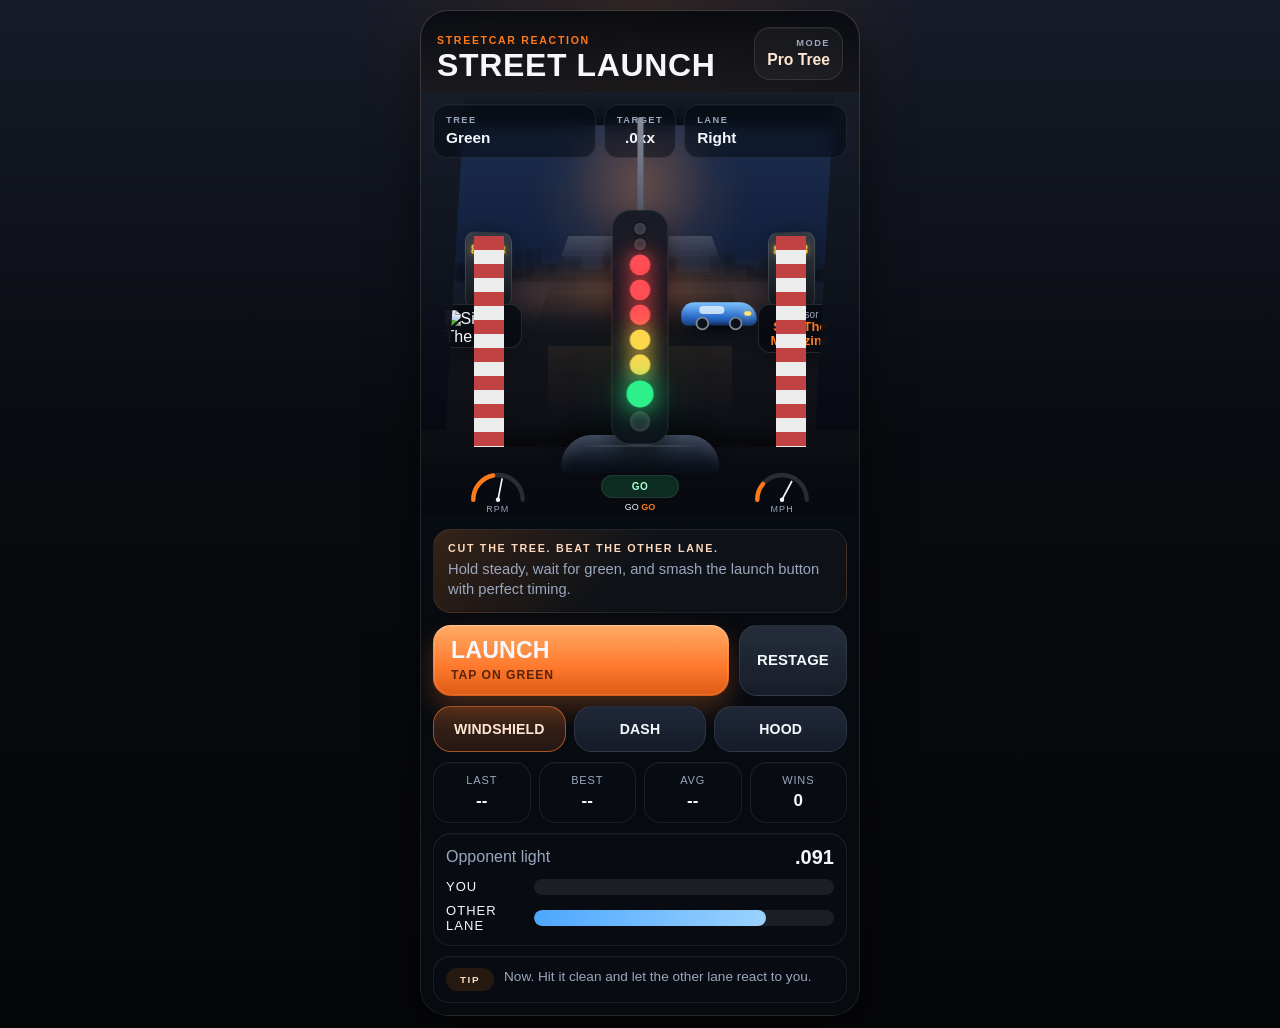
==== commit 11edfe9d: "Add files via upload" ====
--- a/index.html
+++ b/index.html
@@ -10,15 +10,43 @@
 <body>
   <main class="app-shell">
     <section class="game-card">
+      <section class="topbar">
+        <div class="brand-lockup">
+          <span class="eyebrow">Streetcar reaction</span>
+          <h1>Street Launch</h1>
+        </div>
+        <div class="topbar-status">
+          <span class="status-label">Mode</span>
+          <strong id="raceMode">Pro Tree</strong>
+        </div>
+      </section>
+
       <section class="race-scene view-windshield" id="raceScene" aria-label="Drag strip game view">
         <div class="sky-glow"></div>
+        <div class="city-glow"></div>
         <div class="horizon-glow"></div>
+        <div class="scanlines"></div>
         <div class="crowd crowd-left"></div>
         <div class="crowd crowd-right"></div>
         <div class="scoreboard left-board"></div>
         <div class="scoreboard right-board"></div>
         <div class="sponsor-sign left-sign"><img src="assets/sick-logo.jpeg" alt="Sick The Magazine sponsor logo" /></div>
         <div class="sponsor-sign right-sign"><span>Sponsor</span><strong>Sick The Magazine</strong></div>
+
+        <div class="hud-banner">
+          <div class="hud-block">
+            <span class="hud-label">Tree</span>
+            <strong id="treeStatus">Staged</strong>
+          </div>
+          <div class="hud-block hud-block-center">
+            <span class="hud-label">Target</span>
+            <strong>.0xx</strong>
+          </div>
+          <div class="hud-block">
+            <span class="hud-label">Lane</span>
+            <strong>Right</strong>
+          </div>
+        </div>
 
         <div class="track"></div>
         <div class="lane lane-left"></div>
@@ -84,8 +112,16 @@
       </section>
 
       <section class="controls-panel">
+        <div class="panel-intro">
+          <p class="panel-kicker">Cut the tree. Beat the other lane.</p>
+          <p class="panel-copy">Hold steady, wait for green, and smash the launch button with perfect timing.</p>
+        </div>
+
         <div class="hero-actions">
-          <button id="launchButton" class="launch-btn" type="button">Launch</button>
+          <button id="launchButton" class="launch-btn" type="button">
+            <span class="btn-title">Launch</span>
+            <span class="btn-subtitle">Tap on green</span>
+          </button>
           <button id="resetButton" class="secondary-btn" type="button">Restage</button>
         </div>
 
@@ -109,9 +145,14 @@
             <div class="bar-row"><span>Other lane</span><div class="bar-track"><div class="bar-fill opponent-fill" id="opponentBar"></div></div></div>
           </div>
         </div>
+
+        <div class="tip-strip">
+          <span class="tip-label">Tip</span>
+          <p id="tipText">Fast lights are usually under .100. A foul means you left before green.</p>
+        </div>
       </section>
     </section>
   </main>
   <script src="script.js"></script>
 </body>
-</html>+</html>
--- a/styles.css
+++ b/styles.css
@@ -1,73 +1,1112 @@
-
 :root {
-  --bg:#080c14;
-  --card:#0d1320;
-  --line:rgba(255,255,255,.08);
-  --text:#f3f6ff;
-  --muted:#9eaccb;
-  --accent:#ff7d33;
-  --yellow:#ffd84d;
-  --green:#33f68d;
-  --red:#ff4a4a;
-  --blue:#5aaeff;
-  --shadow:0 16px 34px rgba(0,0,0,.42);
-  --scene-h:min(44vh, 390px);
-}
-*{box-sizing:border-box;-webkit-tap-highlight-color:transparent}
-html,body{margin:0;min-height:100%;background:radial-gradient(circle at top,#13203b 0%, var(--bg) 42%);color:var(--text);font-family:Inter,system-ui,Arial,sans-serif;overscroll-behavior:none;-webkit-user-select:none;user-select:none;-webkit-touch-callout:none}
-body{display:flex;justify-content:center}
-button,input,textarea,select{-webkit-user-select:none;user-select:none;touch-action:manipulation}
-img{display:block;max-width:100%;pointer-events:none}
-.app-shell{width:min(100%,430px);min-height:100dvh;padding:max(8px,env(safe-area-inset-top)) 8px max(10px,env(safe-area-inset-bottom))}
-.game-card{background:linear-gradient(180deg,rgba(255,255,255,.035),rgba(255,255,255,.015));border:1px solid var(--line);box-shadow:var(--shadow);border-radius:24px;overflow:hidden;backdrop-filter:blur(10px)}
-.race-scene{position:relative;height:var(--scene-h);overflow:hidden;background:radial-gradient(circle at 50% 18%, rgba(255,139,67,.20), transparent 24%),linear-gradient(180deg,#152542 0%,#0c1730 46%,#0f1218 64%,#090b10 100%)}
-.sky-glow,.horizon-glow,.track,.lane,.rumble,.tree-wrap,.dashboard,.hood,.car,.scoreboard,.crowd,.sponsor-sign{position:absolute}
-.sky-glow{inset:0;background:radial-gradient(circle at 50% 24%,rgba(255,147,79,.16),transparent 30%);pointer-events:none}
-.horizon-glow{left:-8%;right:-8%;top:43%;height:8%;background:radial-gradient(circle,rgba(255,148,81,.40),rgba(255,148,81,.06) 60%,transparent 72%);filter:blur(10px)}
-.crowd{top:37%;width:23%;height:8%;opacity:.18}
-.crowd-left{left:1.5%;background:linear-gradient(180deg,transparent,rgba(5,8,14,.88)),repeating-linear-gradient(90deg,rgba(255,255,255,.04) 0 2px,transparent 2px 8px);clip-path:polygon(0 88%,10% 62%,20% 84%,30% 58%,42% 86%,52% 55%,63% 82%,74% 60%,86% 84%,100% 64%,100% 100%,0 100%)}
-.crowd-right{right:1.5%;background:linear-gradient(180deg,transparent,rgba(5,8,14,.88)),repeating-linear-gradient(90deg,rgba(255,255,255,.04) 0 2px,transparent 2px 8px);clip-path:polygon(0 66%,12% 84%,23% 56%,35% 86%,47% 58%,59% 82%,71% 54%,83% 84%,100% 62%,100% 100%,0 100%)}
-.scoreboard{top:34%;width:11%;height:18%;background:linear-gradient(180deg,#2b313c,#11141a);border:1px solid rgba(255,255,255,.12);border-radius:8px;box-shadow:0 0 16px rgba(0,0,0,.28)}
-.left-board{left:10%;transform:perspective(200px) rotateY(12deg)}
-.right-board{right:10%;transform:perspective(200px) rotateY(-12deg)}
-.scoreboard::before{content:"88:88";position:absolute;inset:14% 10%;color:#ffcb47;font-size:12px;letter-spacing:.08em;text-align:center;font-weight:800;text-shadow:0 0 8px rgba(255,214,76,.8)}
-.sponsor-sign{top:49%;width:19%;min-height:40px;padding:5px;border-radius:10px;background:rgba(7,10,16,.82);border:1px solid rgba(255,255,255,.1);display:flex;align-items:center;justify-content:center;box-shadow:0 10px 24px rgba(0,0,0,.24)}
-.left-sign{left:4%}
-.left-sign img{max-height:32px;object-fit:contain}
-.right-sign{right:4%;padding-inline:8px;flex-direction:column;text-align:center;font-size:10px;color:var(--muted);line-height:1.05}
-.right-sign strong{color:var(--accent);font-size:13px}
-.track{left:50%;bottom:16%;transform:translateX(-50%);width:68%;height:50%;background:linear-gradient(180deg,rgba(255,255,255,.12),rgba(255,255,255,.02) 10%,rgba(15,17,24,.96) 80%);clip-path:polygon(26% 0,74% 0,100% 100%,0 100%);box-shadow:inset 0 16px 28px rgba(255,255,255,.05),inset 0 -12px 18px rgba(0,0,0,.45)}
-.track::before,.track::after{content:"";position:absolute;top:0;bottom:0;width:2px;background:linear-gradient(180deg,rgba(255,255,255,.2),rgba(255,255,255,.02));opacity:.5}
-.track::before{left:49%}
-.track::after{left:51%}
-.track{background-image:linear-gradient(180deg,rgba(255,255,255,.10),rgba(255,255,255,.01) 10%,rgba(15,17,24,.95) 80%),repeating-linear-gradient(180deg,transparent 0 18px, rgba(255,255,255,.03) 18px 19px)}
-.lane{bottom:16%;width:20%;height:24%;border-top:1px solid rgba(255,255,255,.06);background:linear-gradient(180deg,rgba(255,178,94,.06),transparent 70%)}
-.lane-left{left:29%}.lane-right{right:29%}
-.rumble{bottom:16%;width:7%;height:50%;background:repeating-linear-gradient(180deg,#c63d3d 0 14px,#ececec 14px 28px)}
-.rumble-left{left:12%}.rumble-right{right:12%}
-.tree-wrap{left:50%;top:5%;transform:translateX(-50%) scale(.84);transform-origin:top center;z-index:12}
-.tree-stand{width:7px;height:116px;margin:0 auto;background:linear-gradient(180deg,#8e94a3,#4f5767);border-radius:999px;opacity:.95}
-.tree-body{position:relative;margin:-8px auto 0;width:66px;padding:10px 9px 9px;border-radius:22px;background:linear-gradient(180deg,#191d28,#0d1119);border:1px solid rgba(255,255,255,.1);box-shadow:0 16px 24px rgba(0,0,0,.45)}
-.bulb{width:24px;height:24px;border-radius:50%;margin:5px auto;background:rgba(255,255,255,.09);box-shadow:inset 0 0 8px rgba(255,255,255,.18),0 0 0 2px rgba(0,0,0,.24)}
-.bulb.small{width:14px;height:14px;margin:4px auto}.bulb.red.on{background:var(--red);box-shadow:0 0 22px rgba(255,78,78,.95),0 0 50px rgba(255,78,78,.45)}.bulb.yellow.on{background:var(--yellow);box-shadow:0 0 22px rgba(255,216,77,.95),0 0 50px rgba(255,216,77,.45)}.bulb.green{width:30px;height:30px;margin-top:7px}.bulb.green.on{background:var(--green);box-shadow:0 0 28px rgba(51,246,141,.98),0 0 64px rgba(51,246,141,.55);transform:scale(1.04)}.bulb.foul.on{background:var(--red);box-shadow:0 0 26px rgba(255,74,74,.95),0 0 56px rgba(255,74,74,.46)}
-.opponent-lane{position:absolute;left:55%;bottom:25%;width:26%;height:22%;z-index:2}.car{left:50%;bottom:0;transform:translateX(-50%) translateY(0);transition:transform .28s ease-out}.car-body{width:84px;height:26px;border-radius:24px 32px 12px 12px;background:linear-gradient(180deg,#69b6ff,#2869c8);box-shadow:0 10px 18px rgba(0,0,0,.32)}.car-window{position:absolute;left:20px;top:4px;width:28px;height:9px;border-radius:10px;background:rgba(235,245,255,.75)}.car-light{position:absolute;right:6px;top:10px;width:8px;height:5px;border-radius:8px;background:#ffe478;box-shadow:0 0 10px rgba(255,228,120,.85)}.wheel{position:absolute;bottom:-5px;width:15px;height:15px;border-radius:50%;background:#0c1119;border:2px solid #7b8598}.wheel.front{left:16px}.wheel.rear{right:16px}.car-shadow{position:absolute;left:14px;right:14px;bottom:-6px;height:8px;border-radius:50%;background:rgba(0,0,0,.4);filter:blur(2px)}
-.windshield-frame{position:absolute;background:linear-gradient(180deg,rgba(24,29,40,.96),rgba(7,10,18,.96));z-index:5}.frame-top{left:0;right:0;top:0;height:8%;border-bottom:1px solid rgba(255,255,255,.06)}.frame-left,.frame-right{top:0;bottom:20%;width:10%}.frame-left{left:0;clip-path:polygon(0 0,100% 0,56% 100%,0 100%)}.frame-right{right:0;clip-path:polygon(44% 0,100% 0,100% 100%,0 100%)}
-.hood{left:50%;bottom:10%;transform:translateX(-50%);width:34%;height:8%;border-radius:36px 36px 8px 8px;background:linear-gradient(180deg,#2d3750 0%,#171d2b 55%,#0d121c 100%);box-shadow:inset 0 8px 14px rgba(255,255,255,.08),0 -10px 18px rgba(0,0,0,.32);z-index:6;opacity:.92}
-.hood::before{content:"";position:absolute;left:12%;right:12%;top:10px;height:2px;background:linear-gradient(90deg,transparent,rgba(255,255,255,.25),transparent)}
-.dashboard{left:0;right:0;bottom:0;height:10%;padding:4px 12px 6px;display:grid;grid-template-columns:1fr 1.1fr 1fr;align-items:end;gap:6px;background:linear-gradient(180deg,rgba(7,10,16,0),rgba(7,10,16,.42) 25%,rgba(7,10,16,.82) 100%);z-index:8}
-.cluster{text-align:center}.gauge-svg{width:100%;max-width:60px;overflow:visible}.gauge-track,.gauge-fill{fill:none;stroke-linecap:round;stroke-width:8}.gauge-track{stroke:rgba(255,255,255,.14)}.gauge-fill{stroke:var(--accent);stroke-dasharray:71 142;stroke-dashoffset:71;transition:stroke-dashoffset .22s ease}.needle{stroke:#f5f8ff;stroke-width:3;transform-origin:60px 65px;transition:transform .22s ease}.hub{fill:#f5f8ff}.gauge-label{font-size:9px;color:var(--muted);letter-spacing:.12em;text-transform:uppercase;margin-top:-8px}
-.center-cluster{display:grid;gap:3px;justify-items:center;align-self:end;padding-bottom:0}.status-chip{min-width:72px;padding:4px 8px;border-radius:999px;background:rgba(255,255,255,.08);border:1px solid rgba(255,255,255,.08);text-align:center;font-size:10px;font-weight:800;letter-spacing:.02em}.status-chip.win{background:rgba(51,246,141,.14);color:#abffd0}.status-chip.loss{background:rgba(255,74,74,.14);color:#ffb9b9}.status-chip.ready{background:rgba(255,125,51,.14);color:#ffd0b4}.dash-message{font-size:9px;color:var(--text);text-align:center}.dash-message span{color:var(--accent);font-weight:800}
-.controls-panel{padding:8px 8px 10px;background:linear-gradient(180deg,#080d15 0%,#09111e 100%)}
-.hero-actions{display:grid;grid-template-columns:1fr 104px;gap:8px;margin-bottom:8px}.launch-btn,.secondary-btn,.view-btn{appearance:none;border:none;border-radius:18px;color:var(--text);font-weight:900;letter-spacing:.01em;position:relative;cursor:pointer}.launch-btn{min-height:58px;background:linear-gradient(180deg,#ffa45b,#ff7a2f);box-shadow:inset 0 1px 0 rgba(255,255,255,.25),0 10px 22px rgba(255,122,47,.22);font-size:22px;text-transform:none}.launch-btn:active{transform:translateY(1px) scale(.995)}.secondary-btn{min-height:58px;background:linear-gradient(180deg,#252d3b,#171d28);border:1px solid rgba(255,255,255,.08);font-size:14px}
-.view-buttons{display:grid;grid-template-columns:repeat(3,1fr);gap:8px;margin-bottom:8px}.view-btn{min-height:44px;background:linear-gradient(180deg,#202838,#151b28);border:1px solid rgba(255,255,255,.08);font-size:14px}.view-btn.active{background:linear-gradient(180deg,rgba(255,125,51,.22),rgba(255,125,51,.12));border-color:rgba(255,125,51,.55);color:#ffe4d4}
-.stats-grid{display:grid;grid-template-columns:repeat(4,1fr);gap:8px;margin-bottom:8px}.stat-card{background:rgba(10,19,36,.95);border:1px solid rgba(255,255,255,.08);border-radius:16px;padding:10px 8px;text-align:center}.stat-card span{display:block;color:var(--muted);font-size:11px;margin-bottom:4px}.stat-card strong{font-size:17px}
-.opponent-bar-wrap{background:rgba(10,19,36,.95);border:1px solid rgba(255,255,255,.08);border-radius:18px;padding:10px}.opponent-meta{display:flex;justify-content:space-between;align-items:center;margin-bottom:8px;color:var(--muted)}.opponent-meta strong{font-size:20px;color:var(--text)}.race-bars{display:grid;gap:8px}.bar-row{display:grid;grid-template-columns:72px 1fr;align-items:center;gap:8px}.bar-row span{color:var(--text);font-size:14px}.bar-track{height:16px;border-radius:999px;background:rgba(255,255,255,.08);overflow:hidden}.bar-fill{height:100%;width:0;border-radius:999px;transition:width .24s ease}.player-fill{background:linear-gradient(90deg,var(--accent),#ffd84d)}.opponent-fill{background:linear-gradient(90deg,#4da7ff,#9bd2ff)}
-.green-flash::after,.red-flash::after{content:"";position:fixed;inset:0;pointer-events:none;z-index:999}.green-flash::after{background:rgba(51,246,141,.14);animation:flash .26s ease}.red-flash::after{background:rgba(255,74,74,.14);animation:flash .26s ease}@keyframes flash{from{opacity:1}to{opacity:0}}
-.race-scene.view-dash .tree-wrap{top:4%;transform:translateX(-50%) scale(.8)}
-.race-scene.view-dash .hood{width:28%;height:7%;bottom:8%}
-.race-scene.view-dash .dashboard{height:12%}
-.race-scene.view-hood .dashboard{height:8%}
-.race-scene.view-hood .hood{width:46%;height:11%;bottom:8%}
-.race-scene.view-hood .frame-left,.race-scene.view-hood .frame-right{width:9%}
-@media (max-width:390px){:root{--scene-h:min(43vh,370px)}.launch-btn{font-size:21px}.secondary-btn{font-size:14px}.tree-wrap{top:3%;transform:translateX(-50%) scale(.78)}.scoreboard{width:10%}.dashboard{padding-inline:9px;height:9%}.gauge-svg{max-width:54px}.stats-grid{grid-template-columns:repeat(2,1fr)}.sponsor-sign{width:18%}.right-sign strong{font-size:12px}}
-@media (max-width:355px){:root{--scene-h:min(41vh,345px)}.hero-actions{grid-template-columns:1fr 92px}.launch-btn,.secondary-btn{min-height:54px}.view-btn{min-height:42px;font-size:13px}.bar-row{grid-template-columns:64px 1fr}.gauge-svg{max-width:48px}.status-chip{min-width:66px;font-size:10px}}
+  --bg: #06070a;
+  --bg-top: #121726;
+  --panel: rgba(9, 12, 18, 0.92);
+  --panel-strong: rgba(13, 17, 26, 0.98);
+  --line: rgba(255, 255, 255, 0.09);
+  --line-strong: rgba(255, 255, 255, 0.16);
+  --text: #f5f7fb;
+  --muted: #9ba7bd;
+  --accent: #ff7a1a;
+  --accent-soft: rgba(255, 122, 26, 0.16);
+  --yellow: #ffd84d;
+  --green: #2df08a;
+  --red: #ff4f57;
+  --blue: #5aaeff;
+  --steel: #97a4bb;
+  --shadow: 0 24px 50px rgba(0, 0, 0, 0.5);
+  --scene-h: min(47vh, 430px);
+  --radius-xl: 28px;
+  --radius-lg: 20px;
+  --radius-md: 16px;
+}
+
+* {
+  box-sizing: border-box;
+  -webkit-tap-highlight-color: transparent;
+}
+
+html,
+body {
+  margin: 0;
+  min-height: 100%;
+  background:
+    radial-gradient(circle at top, rgba(255, 126, 29, 0.12), transparent 24%),
+    linear-gradient(180deg, #161b28 0%, #090b10 42%, #050608 100%);
+  color: var(--text);
+  font-family: "Segoe UI Variable Display", "Arial Narrow", "Trebuchet MS", sans-serif;
+  overscroll-behavior: none;
+  -webkit-user-select: none;
+  user-select: none;
+  -webkit-touch-callout: none;
+}
+
+body {
+  display: flex;
+  justify-content: center;
+}
+
+button,
+input,
+textarea,
+select {
+  -webkit-user-select: none;
+  user-select: none;
+  touch-action: manipulation;
+}
+
+img {
+  display: block;
+  max-width: 100%;
+  pointer-events: none;
+}
+
+.app-shell {
+  width: min(100%, 460px);
+  min-height: 100dvh;
+  padding:
+    max(10px, env(safe-area-inset-top))
+    10px
+    max(12px, env(safe-area-inset-bottom));
+}
+
+.game-card {
+  position: relative;
+  overflow: hidden;
+  border-radius: var(--radius-xl);
+  border: 1px solid var(--line);
+  background:
+    linear-gradient(180deg, rgba(255, 255, 255, 0.04), rgba(255, 255, 255, 0.015)),
+    linear-gradient(180deg, rgba(255, 124, 28, 0.04), transparent 18%);
+  box-shadow: var(--shadow);
+  backdrop-filter: blur(12px);
+}
+
+.game-card::before {
+  content: "";
+  position: absolute;
+  inset: 0;
+  background:
+    linear-gradient(135deg, rgba(255, 255, 255, 0.05), transparent 18%),
+    linear-gradient(315deg, rgba(255, 122, 26, 0.07), transparent 20%);
+  pointer-events: none;
+}
+
+.topbar,
+.controls-panel {
+  position: relative;
+  z-index: 2;
+}
+
+.topbar {
+  display: flex;
+  justify-content: space-between;
+  align-items: end;
+  gap: 12px;
+  padding: 16px 16px 12px;
+  background: linear-gradient(180deg, rgba(5, 8, 13, 0.9), rgba(5, 8, 13, 0.5));
+}
+
+.brand-lockup h1 {
+  margin: 2px 0 0;
+  font-size: clamp(1.55rem, 5vw, 2rem);
+  line-height: 0.95;
+  letter-spacing: 0.02em;
+  text-transform: uppercase;
+}
+
+.eyebrow,
+.status-label,
+.hud-label,
+.panel-kicker,
+.tip-label {
+  text-transform: uppercase;
+  letter-spacing: 0.16em;
+}
+
+.eyebrow {
+  color: var(--accent);
+  font-size: 0.66rem;
+  font-weight: 800;
+}
+
+.topbar-status {
+  min-width: 84px;
+  padding: 10px 12px;
+  border-radius: 16px;
+  border: 1px solid rgba(255, 255, 255, 0.1);
+  background: rgba(255, 255, 255, 0.04);
+  text-align: right;
+  box-shadow: inset 0 1px 0 rgba(255, 255, 255, 0.05);
+}
+
+.status-label {
+  display: block;
+  margin-bottom: 3px;
+  color: var(--muted);
+  font-size: 0.58rem;
+  font-weight: 700;
+}
+
+.topbar-status strong {
+  color: #ffe6d3;
+  font-size: 0.98rem;
+}
+
+.race-scene {
+  position: relative;
+  height: var(--scene-h);
+  overflow: hidden;
+  background:
+    radial-gradient(circle at 50% 20%, rgba(255, 142, 72, 0.2), transparent 18%),
+    linear-gradient(180deg, #1f304f 0%, #12213f 34%, #14151c 58%, #090a0f 100%);
+}
+
+.sky-glow,
+.city-glow,
+.horizon-glow,
+.scanlines,
+.track,
+.lane,
+.rumble,
+.tree-wrap,
+.dashboard,
+.hood,
+.car,
+.scoreboard,
+.crowd,
+.sponsor-sign,
+.hud-banner {
+  position: absolute;
+}
+
+.sky-glow {
+  inset: 0;
+  background: radial-gradient(circle at 50% 26%, rgba(255, 156, 89, 0.18), transparent 28%);
+  pointer-events: none;
+}
+
+.city-glow {
+  left: 8%;
+  right: 8%;
+  top: 34%;
+  height: 11%;
+  background:
+    linear-gradient(180deg, transparent, rgba(4, 8, 14, 0.9)),
+    repeating-linear-gradient(
+      90deg,
+      rgba(255, 255, 255, 0.07) 0 3px,
+      transparent 3px 12px,
+      rgba(255, 173, 98, 0.06) 12px 15px,
+      transparent 15px 22px
+    );
+  opacity: 0.45;
+  filter: blur(1px);
+  clip-path: polygon(0 100%, 0 58%, 6% 58%, 6% 38%, 11% 38%, 11% 68%, 16% 68%, 16% 28%, 23% 28%, 23% 60%, 28% 60%, 28% 44%, 34% 44%, 34% 72%, 40% 72%, 40% 34%, 47% 34%, 47% 65%, 55% 65%, 55% 46%, 60% 46%, 60% 78%, 69% 78%, 69% 38%, 76% 38%, 76% 62%, 83% 62%, 83% 48%, 90% 48%, 90% 72%, 100% 72%, 100% 100%);
+}
+
+.horizon-glow {
+  left: -10%;
+  right: -10%;
+  top: 43%;
+  height: 9%;
+  background: radial-gradient(circle, rgba(255, 145, 69, 0.42), rgba(255, 145, 69, 0.06) 58%, transparent 74%);
+  filter: blur(11px);
+}
+
+.scanlines {
+  inset: 0;
+  background: repeating-linear-gradient(180deg, rgba(255, 255, 255, 0.025) 0 1px, transparent 1px 4px);
+  mix-blend-mode: soft-light;
+  opacity: 0.32;
+  pointer-events: none;
+}
+
+.crowd {
+  top: 36%;
+  width: 24%;
+  height: 8%;
+  opacity: 0.16;
+}
+
+.crowd-left {
+  left: 1.5%;
+  background:
+    linear-gradient(180deg, transparent, rgba(5, 8, 14, 0.9)),
+    repeating-linear-gradient(90deg, rgba(255, 255, 255, 0.04) 0 2px, transparent 2px 8px);
+  clip-path: polygon(0 88%, 10% 62%, 20% 84%, 30% 58%, 42% 86%, 52% 55%, 63% 82%, 74% 60%, 86% 84%, 100% 64%, 100% 100%, 0 100%);
+}
+
+.crowd-right {
+  right: 1.5%;
+  background:
+    linear-gradient(180deg, transparent, rgba(5, 8, 14, 0.9)),
+    repeating-linear-gradient(90deg, rgba(255, 255, 255, 0.04) 0 2px, transparent 2px 8px);
+  clip-path: polygon(0 66%, 12% 84%, 23% 56%, 35% 86%, 47% 58%, 59% 82%, 71% 54%, 83% 84%, 100% 62%, 100% 100%, 0 100%);
+}
+
+.scoreboard {
+  top: 33%;
+  width: 11%;
+  height: 18%;
+  border: 1px solid rgba(255, 255, 255, 0.12);
+  border-radius: 10px;
+  background: linear-gradient(180deg, #343a45, #13161c);
+  box-shadow: 0 0 18px rgba(0, 0, 0, 0.3);
+}
+
+.left-board {
+  left: 10%;
+  transform: perspective(220px) rotateY(12deg);
+}
+
+.right-board {
+  right: 10%;
+  transform: perspective(220px) rotateY(-12deg);
+}
+
+.scoreboard::before {
+  content: "88:88";
+  position: absolute;
+  inset: 14% 10%;
+  color: #ffcb47;
+  font-size: 12px;
+  font-weight: 800;
+  letter-spacing: 0.1em;
+  text-align: center;
+  text-shadow: 0 0 8px rgba(255, 214, 76, 0.82);
+}
+
+.sponsor-sign {
+  top: 50%;
+  width: 19%;
+  min-height: 42px;
+  padding: 5px;
+  border-radius: 12px;
+  border: 1px solid rgba(255, 255, 255, 0.12);
+  background: rgba(7, 10, 16, 0.84);
+  display: flex;
+  align-items: center;
+  justify-content: center;
+  box-shadow: 0 10px 24px rgba(0, 0, 0, 0.28);
+}
+
+.left-sign {
+  left: 4%;
+}
+
+.left-sign img {
+  max-height: 32px;
+  object-fit: contain;
+}
+
+.right-sign {
+  right: 4%;
+  padding-inline: 8px;
+  flex-direction: column;
+  text-align: center;
+  font-size: 10px;
+  color: var(--muted);
+  line-height: 1.05;
+}
+
+.right-sign strong {
+  color: var(--accent);
+  font-size: 13px;
+}
+
+.hud-banner {
+  top: 12px;
+  left: 12px;
+  right: 12px;
+  z-index: 9;
+  display: grid;
+  grid-template-columns: 1fr auto 1fr;
+  gap: 8px;
+  align-items: center;
+}
+
+.hud-block {
+  padding: 10px 12px;
+  border-radius: 14px;
+  border: 1px solid rgba(255, 255, 255, 0.08);
+  background: rgba(4, 8, 14, 0.46);
+  backdrop-filter: blur(8px);
+  box-shadow: inset 0 1px 0 rgba(255, 255, 255, 0.04);
+}
+
+.hud-block-center {
+  text-align: center;
+}
+
+.hud-label {
+  display: block;
+  margin-bottom: 4px;
+  color: var(--muted);
+  font-size: 0.58rem;
+  font-weight: 800;
+}
+
+.hud-block strong {
+  display: block;
+  font-size: 0.96rem;
+}
+
+.track {
+  left: 50%;
+  bottom: 16%;
+  transform: translateX(-50%);
+  width: 68%;
+  height: 50%;
+  background:
+    linear-gradient(180deg, rgba(255, 255, 255, 0.12), rgba(255, 255, 255, 0.015) 12%, rgba(15, 17, 24, 0.96) 80%),
+    repeating-linear-gradient(180deg, transparent 0 18px, rgba(255, 255, 255, 0.03) 18px 19px);
+  clip-path: polygon(26% 0, 74% 0, 100% 100%, 0 100%);
+  box-shadow:
+    inset 0 16px 28px rgba(255, 255, 255, 0.05),
+    inset 0 -16px 18px rgba(0, 0, 0, 0.5),
+    0 -8px 22px rgba(255, 142, 65, 0.08);
+}
+
+.track::before,
+.track::after {
+  content: "";
+  position: absolute;
+  top: 0;
+  bottom: 0;
+  width: 2px;
+  background: linear-gradient(180deg, rgba(255, 255, 255, 0.18), rgba(255, 255, 255, 0.01));
+  opacity: 0.55;
+}
+
+.track::before {
+  left: 49%;
+}
+
+.track::after {
+  left: 51%;
+}
+
+.lane {
+  bottom: 16%;
+  width: 20%;
+  height: 24%;
+  border-top: 1px solid rgba(255, 255, 255, 0.06);
+  background: linear-gradient(180deg, rgba(255, 178, 94, 0.07), transparent 70%);
+}
+
+.lane-left {
+  left: 29%;
+}
+
+.lane-right {
+  right: 29%;
+}
+
+.rumble {
+  bottom: 16%;
+  width: 7%;
+  height: 50%;
+  background: repeating-linear-gradient(180deg, #ca4040 0 14px, #ececec 14px 28px);
+  filter: saturate(0.92);
+}
+
+.rumble-left {
+  left: 12%;
+}
+
+.rumble-right {
+  right: 12%;
+}
+
+.tree-wrap {
+  left: 50%;
+  top: 6%;
+  transform: translateX(-50%) scale(0.86);
+  transform-origin: top center;
+  z-index: 12;
+}
+
+.tree-stand {
+  width: 7px;
+  height: 116px;
+  margin: 0 auto;
+  border-radius: 999px;
+  background: linear-gradient(180deg, #8e94a3, #4f5767);
+  opacity: 0.95;
+}
+
+.tree-body {
+  position: relative;
+  width: 66px;
+  margin: -8px auto 0;
+  padding: 10px 9px 9px;
+  border-radius: 22px;
+  border: 1px solid rgba(255, 255, 255, 0.12);
+  background: linear-gradient(180deg, #191d28, #0d1119);
+  box-shadow: 0 16px 24px rgba(0, 0, 0, 0.48);
+}
+
+.bulb {
+  width: 24px;
+  height: 24px;
+  margin: 5px auto;
+  border-radius: 50%;
+  background: rgba(255, 255, 255, 0.09);
+  box-shadow: inset 0 0 8px rgba(255, 255, 255, 0.18), 0 0 0 2px rgba(0, 0, 0, 0.24);
+}
+
+.bulb.small {
+  width: 14px;
+  height: 14px;
+  margin: 4px auto;
+}
+
+.bulb.red.on {
+  background: var(--red);
+  box-shadow: 0 0 22px rgba(255, 78, 78, 0.95), 0 0 50px rgba(255, 78, 78, 0.45);
+}
+
+.bulb.yellow.on {
+  background: var(--yellow);
+  box-shadow: 0 0 22px rgba(255, 216, 77, 0.95), 0 0 50px rgba(255, 216, 77, 0.45);
+}
+
+.bulb.green {
+  width: 30px;
+  height: 30px;
+  margin-top: 7px;
+}
+
+.bulb.green.on {
+  background: var(--green);
+  box-shadow: 0 0 28px rgba(51, 246, 141, 0.98), 0 0 64px rgba(51, 246, 141, 0.55);
+  transform: scale(1.05);
+}
+
+.bulb.foul.on {
+  background: var(--red);
+  box-shadow: 0 0 26px rgba(255, 74, 74, 0.95), 0 0 56px rgba(255, 74, 74, 0.46);
+}
+
+.opponent-lane {
+  position: absolute;
+  left: 55%;
+  bottom: 25%;
+  width: 26%;
+  height: 22%;
+  z-index: 2;
+}
+
+.car {
+  left: 50%;
+  bottom: 0;
+  transform: translateX(-50%) translateY(0);
+  transition: transform 0.28s ease-out;
+}
+
+.car-body {
+  width: 84px;
+  height: 26px;
+  border-radius: 24px 32px 12px 12px;
+  background:
+    linear-gradient(180deg, #7cc3ff, #2869c8 65%, #173b77 100%);
+  box-shadow: 0 10px 18px rgba(0, 0, 0, 0.34);
+}
+
+.car-window {
+  position: absolute;
+  left: 20px;
+  top: 4px;
+  width: 28px;
+  height: 9px;
+  border-radius: 10px;
+  background: rgba(235, 245, 255, 0.78);
+}
+
+.car-light {
+  position: absolute;
+  right: 6px;
+  top: 10px;
+  width: 8px;
+  height: 5px;
+  border-radius: 8px;
+  background: #ffe478;
+  box-shadow: 0 0 10px rgba(255, 228, 120, 0.85);
+}
+
+.wheel {
+  position: absolute;
+  bottom: -5px;
+  width: 15px;
+  height: 15px;
+  border: 2px solid #7b8598;
+  border-radius: 50%;
+  background: #0c1119;
+}
+
+.wheel.front {
+  left: 16px;
+}
+
+.wheel.rear {
+  right: 16px;
+}
+
+.car-shadow {
+  position: absolute;
+  left: 14px;
+  right: 14px;
+  bottom: -6px;
+  height: 8px;
+  border-radius: 50%;
+  background: rgba(0, 0, 0, 0.42);
+  filter: blur(2px);
+}
+
+.windshield-frame {
+  position: absolute;
+  z-index: 5;
+  background: linear-gradient(180deg, rgba(24, 29, 40, 0.96), rgba(7, 10, 18, 0.96));
+}
+
+.frame-top {
+  left: 0;
+  right: 0;
+  top: 0;
+  height: 8%;
+  border-bottom: 1px solid rgba(255, 255, 255, 0.06);
+}
+
+.frame-left,
+.frame-right {
+  top: 0;
+  bottom: 20%;
+  width: 10%;
+}
+
+.frame-left {
+  left: 0;
+  clip-path: polygon(0 0, 100% 0, 56% 100%, 0 100%);
+}
+
+.frame-right {
+  right: 0;
+  clip-path: polygon(44% 0, 100% 0, 100% 100%, 0 100%);
+}
+
+.hood {
+  left: 50%;
+  bottom: 10%;
+  z-index: 6;
+  width: 36%;
+  height: 9%;
+  transform: translateX(-50%);
+  border-radius: 36px 36px 8px 8px;
+  background: linear-gradient(180deg, #39445d 0%, #1a2231 55%, #0d121c 100%);
+  box-shadow: inset 0 8px 14px rgba(255, 255, 255, 0.08), 0 -10px 18px rgba(0, 0, 0, 0.34);
+  opacity: 0.92;
+}
+
+.hood::before {
+  content: "";
+  position: absolute;
+  left: 12%;
+  right: 12%;
+  top: 10px;
+  height: 2px;
+  background: linear-gradient(90deg, transparent, rgba(255, 255, 255, 0.24), transparent);
+}
+
+.dashboard {
+  left: 0;
+  right: 0;
+  bottom: 0;
+  z-index: 8;
+  display: grid;
+  grid-template-columns: 1fr 1.1fr 1fr;
+  align-items: end;
+  gap: 6px;
+  height: 14%;
+  padding: 8px 12px 8px;
+  background: linear-gradient(180deg, rgba(7, 10, 16, 0), rgba(7, 10, 16, 0.45) 20%, rgba(7, 10, 16, 0.88) 100%);
+}
+
+.cluster {
+  text-align: center;
+}
+
+.gauge-svg {
+  width: 100%;
+  max-width: 66px;
+  overflow: visible;
+}
+
+.gauge-track,
+.gauge-fill {
+  fill: none;
+  stroke-linecap: round;
+  stroke-width: 8;
+}
+
+.gauge-track {
+  stroke: rgba(255, 255, 255, 0.14);
+}
+
+.gauge-fill {
+  stroke: var(--accent);
+  stroke-dasharray: 71 142;
+  stroke-dashoffset: 71;
+  transition: stroke-dashoffset 0.22s ease;
+}
+
+.needle {
+  stroke: #f5f8ff;
+  stroke-width: 3;
+  transform-origin: 60px 65px;
+  transition: transform 0.22s ease;
+}
+
+.hub {
+  fill: #f5f8ff;
+}
+
+.gauge-label {
+  margin-top: -8px;
+  color: var(--muted);
+  font-size: 9px;
+  letter-spacing: 0.12em;
+  text-transform: uppercase;
+}
+
+.center-cluster {
+  display: grid;
+  gap: 4px;
+  justify-items: center;
+  align-self: end;
+  padding-bottom: 2px;
+}
+
+.status-chip {
+  min-width: 78px;
+  padding: 5px 10px;
+  border-radius: 999px;
+  border: 1px solid rgba(255, 255, 255, 0.08);
+  background: rgba(255, 255, 255, 0.08);
+  text-align: center;
+  font-size: 10px;
+  font-weight: 900;
+  letter-spacing: 0.04em;
+  text-transform: uppercase;
+}
+
+.status-chip.win {
+  background: rgba(51, 246, 141, 0.14);
+  color: #abffd0;
+}
+
+.status-chip.loss {
+  background: rgba(255, 74, 74, 0.14);
+  color: #ffb9b9;
+}
+
+.status-chip.ready {
+  background: rgba(255, 125, 51, 0.14);
+  color: #ffd0b4;
+}
+
+.dash-message {
+  font-size: 9px;
+  color: var(--text);
+  text-align: center;
+}
+
+.dash-message span {
+  color: var(--accent);
+  font-weight: 900;
+}
+
+.controls-panel {
+  padding: 14px 12px 12px;
+  background:
+    linear-gradient(180deg, rgba(7, 10, 15, 0.4), rgba(7, 10, 15, 0.96) 14%),
+    linear-gradient(180deg, #080d15 0%, #09111e 100%);
+}
+
+.panel-intro {
+  margin-bottom: 12px;
+  padding: 12px 14px;
+  border-radius: 18px;
+  border: 1px solid rgba(255, 255, 255, 0.08);
+  background:
+    linear-gradient(135deg, rgba(255, 122, 26, 0.16), transparent 48%),
+    rgba(255, 255, 255, 0.03);
+}
+
+.panel-kicker {
+  margin: 0 0 6px;
+  color: #ffd8bd;
+  font-size: 0.67rem;
+  font-weight: 900;
+}
+
+.panel-copy {
+  margin: 0;
+  color: var(--muted);
+  font-size: 0.92rem;
+  line-height: 1.35;
+}
+
+.hero-actions {
+  display: grid;
+  grid-template-columns: 1fr 108px;
+  gap: 10px;
+  margin-bottom: 10px;
+}
+
+.launch-btn,
+.secondary-btn,
+.view-btn {
+  position: relative;
+  appearance: none;
+  border: none;
+  border-radius: 18px;
+  color: var(--text);
+  font-weight: 900;
+  letter-spacing: 0.01em;
+  cursor: pointer;
+}
+
+.launch-btn {
+  min-height: 68px;
+  padding: 14px 18px;
+  text-align: left;
+  background:
+    linear-gradient(180deg, #ffab64, #ff7a2f 58%, #dc5a14 100%);
+  box-shadow:
+    inset 0 1px 0 rgba(255, 255, 255, 0.28),
+    0 12px 26px rgba(255, 122, 47, 0.26);
+}
+
+.launch-btn::after {
+  content: "";
+  position: absolute;
+  inset: 1px;
+  border-radius: inherit;
+  border: 1px solid rgba(255, 255, 255, 0.12);
+  pointer-events: none;
+}
+
+.launch-btn:active {
+  transform: translateY(1px) scale(0.995);
+}
+
+.btn-title {
+  display: block;
+  font-size: 1.45rem;
+  line-height: 1;
+  text-transform: uppercase;
+}
+
+.btn-subtitle {
+  display: block;
+  margin-top: 6px;
+  font-size: 0.76rem;
+  font-weight: 700;
+  letter-spacing: 0.08em;
+  text-transform: uppercase;
+  color: rgba(38, 12, 0, 0.76);
+}
+
+.secondary-btn {
+  min-height: 68px;
+  background: linear-gradient(180deg, #252d3b, #171d28);
+  border: 1px solid rgba(255, 255, 255, 0.08);
+  font-size: 0.93rem;
+  text-transform: uppercase;
+}
+
+.view-buttons {
+  display: grid;
+  grid-template-columns: repeat(3, 1fr);
+  gap: 8px;
+  margin-bottom: 10px;
+}
+
+.view-btn {
+  min-height: 46px;
+  background: linear-gradient(180deg, #202838, #151b28);
+  border: 1px solid rgba(255, 255, 255, 0.08);
+  font-size: 0.88rem;
+  text-transform: uppercase;
+}
+
+.view-btn.active {
+  background: linear-gradient(180deg, rgba(255, 125, 51, 0.24), rgba(255, 125, 51, 0.12));
+  border-color: rgba(255, 125, 51, 0.55);
+  color: #ffe4d4;
+}
+
+.stats-grid {
+  display: grid;
+  grid-template-columns: repeat(4, 1fr);
+  gap: 8px;
+  margin-bottom: 10px;
+}
+
+.stat-card,
+.opponent-bar-wrap,
+.tip-strip {
+  border: 1px solid rgba(255, 255, 255, 0.08);
+  background: var(--panel);
+  box-shadow: inset 0 1px 0 rgba(255, 255, 255, 0.03);
+}
+
+.stat-card {
+  padding: 11px 8px;
+  border-radius: 16px;
+  text-align: center;
+}
+
+.stat-card span {
+  display: block;
+  margin-bottom: 5px;
+  color: var(--muted);
+  font-size: 11px;
+  text-transform: uppercase;
+  letter-spacing: 0.08em;
+}
+
+.stat-card strong {
+  font-size: 17px;
+}
+
+.opponent-bar-wrap {
+  padding: 12px;
+  border-radius: 18px;
+}
+
+.opponent-meta {
+  display: flex;
+  justify-content: space-between;
+  align-items: center;
+  margin-bottom: 10px;
+  color: var(--muted);
+}
+
+.opponent-meta strong {
+  color: var(--text);
+  font-size: 20px;
+}
+
+.race-bars {
+  display: grid;
+  gap: 8px;
+}
+
+.bar-row {
+  display: grid;
+  grid-template-columns: 78px 1fr;
+  align-items: center;
+  gap: 10px;
+}
+
+.bar-row span {
+  color: var(--text);
+  font-size: 13px;
+  text-transform: uppercase;
+  letter-spacing: 0.08em;
+}
+
+.bar-track {
+  height: 16px;
+  overflow: hidden;
+  border-radius: 999px;
+  background: rgba(255, 255, 255, 0.08);
+}
+
+.bar-fill {
+  height: 100%;
+  width: 0;
+  border-radius: 999px;
+  transition: width 0.24s ease;
+}
+
+.player-fill {
+  background: linear-gradient(90deg, var(--accent), #ffd84d);
+}
+
+.opponent-fill {
+  background: linear-gradient(90deg, #4da7ff, #9bd2ff);
+}
+
+.tip-strip {
+  display: grid;
+  grid-template-columns: auto 1fr;
+  gap: 10px;
+  align-items: start;
+  margin-top: 10px;
+  padding: 11px 12px;
+  border-radius: 16px;
+}
+
+.tip-label {
+  display: inline-flex;
+  align-items: center;
+  justify-content: center;
+  min-width: 48px;
+  padding: 6px 8px;
+  border-radius: 999px;
+  background: rgba(255, 122, 26, 0.12);
+  color: #ffd8bd;
+  font-size: 0.62rem;
+  font-weight: 900;
+}
+
+.tip-strip p {
+  margin: 0;
+  color: var(--muted);
+  font-size: 0.85rem;
+  line-height: 1.35;
+}
+
+.green-flash::after,
+.red-flash::after {
+  content: "";
+  position: fixed;
+  inset: 0;
+  z-index: 999;
+  pointer-events: none;
+}
+
+.green-flash::after {
+  background: rgba(51, 246, 141, 0.14);
+  animation: flash 0.26s ease;
+}
+
+.red-flash::after {
+  background: rgba(255, 74, 74, 0.14);
+  animation: flash 0.26s ease;
+}
+
+@keyframes flash {
+  from {
+    opacity: 1;
+  }
+  to {
+    opacity: 0;
+  }
+}
+
+.race-scene.view-dash .tree-wrap {
+  top: 4%;
+  transform: translateX(-50%) scale(0.8);
+}
+
+.race-scene.view-dash .hood {
+  bottom: 8%;
+  width: 28%;
+  height: 7%;
+}
+
+.race-scene.view-dash .dashboard {
+  height: 15%;
+}
+
+.race-scene.view-hood .dashboard {
+  height: 10%;
+}
+
+.race-scene.view-hood .hood {
+  bottom: 8%;
+  width: 46%;
+  height: 11%;
+}
+
+.race-scene.view-hood .frame-left,
+.race-scene.view-hood .frame-right {
+  width: 9%;
+}
+
+@media (max-width: 390px) {
+  :root {
+    --scene-h: min(45vh, 392px);
+  }
+
+  .topbar {
+    padding: 14px 14px 10px;
+  }
+
+  .hud-banner {
+    left: 10px;
+    right: 10px;
+    gap: 6px;
+  }
+
+  .hud-block {
+    padding: 8px 10px;
+  }
+
+  .tree-wrap {
+    top: 4%;
+    transform: translateX(-50%) scale(0.8);
+  }
+
+  .scoreboard {
+    width: 10%;
+  }
+
+  .dashboard {
+    padding-inline: 9px;
+  }
+
+  .gauge-svg {
+    max-width: 58px;
+  }
+
+  .stats-grid {
+    grid-template-columns: repeat(2, 1fr);
+  }
+}
+
+@media (max-width: 355px) {
+  :root {
+    --scene-h: min(43vh, 360px);
+  }
+
+  .topbar {
+    align-items: center;
+  }
+
+  .topbar-status {
+    min-width: 74px;
+    padding: 8px 10px;
+  }
+
+  .hero-actions {
+    grid-template-columns: 1fr 94px;
+  }
+
+  .launch-btn,
+  .secondary-btn {
+    min-height: 62px;
+  }
+
+  .view-btn {
+    min-height: 42px;
+    font-size: 0.8rem;
+  }
+
+  .bar-row {
+    grid-template-columns: 68px 1fr;
+  }
+
+  .gauge-svg {
+    max-width: 50px;
+  }
+
+  .status-chip {
+    min-width: 68px;
+    font-size: 9px;
+  }
+}
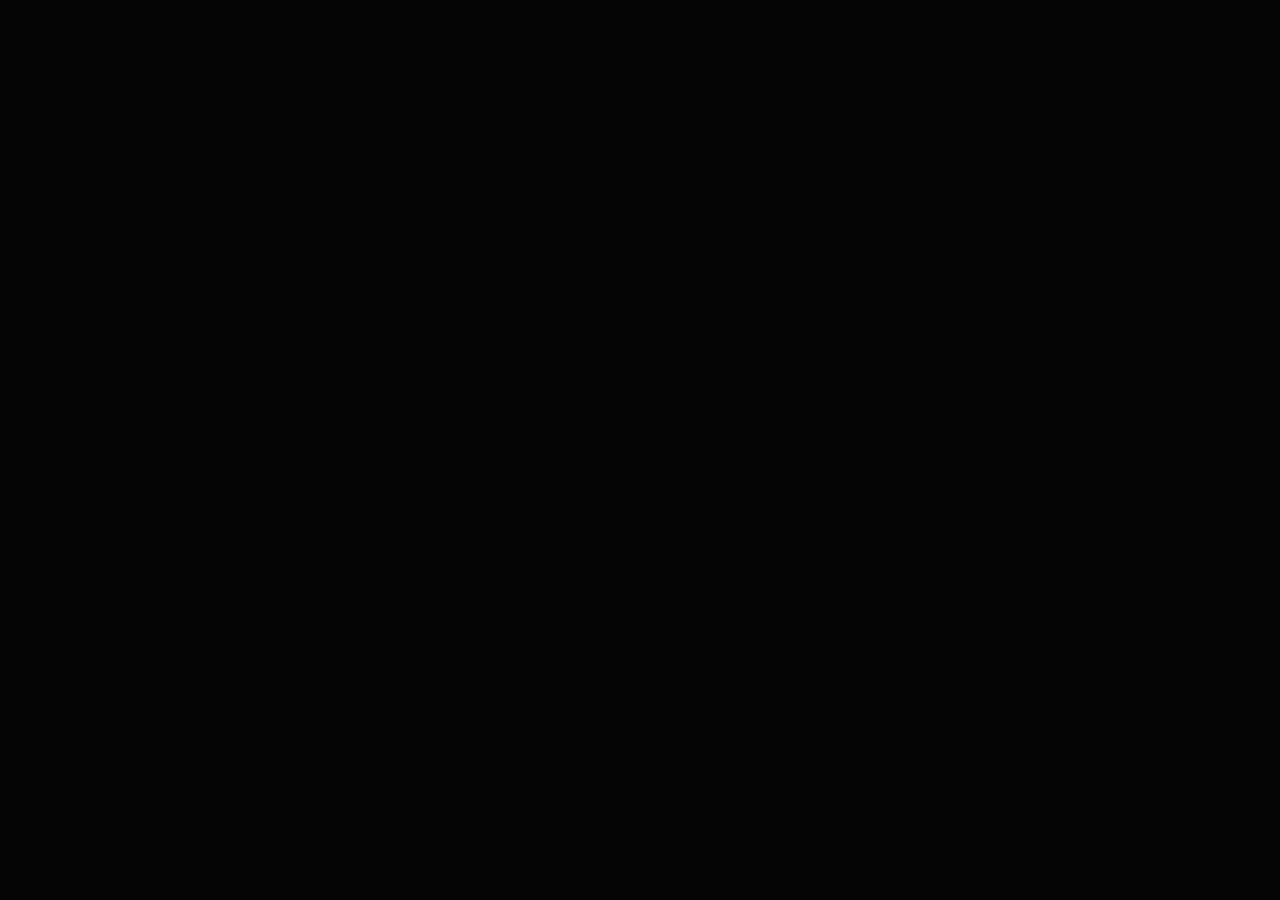
==== commit 1dd773a7: "Implement Drag Race Reaction design Add the full design handoff bundle from claude.ai/design — a Rea" ====
--- a/index.html
+++ b/index.html
@@ -1,158 +1,73 @@
 <!DOCTYPE html>
 <html lang="en">
 <head>
-  <meta charset="UTF-8" />
-  <meta name="viewport" content="width=device-width, initial-scale=1, viewport-fit=cover" />
-  <meta name="theme-color" content="#090d16" />
-  <title>Street Launch</title>
-  <link rel="stylesheet" href="styles.css" />
+<meta charset="UTF-8" />
+<meta name="viewport" content="width=device-width, initial-scale=1.0, maximum-scale=1.0, user-scalable=no, viewport-fit=cover" />
+<meta name="theme-color" content="#050505" />
+<title>Sick · Drag Race Reaction</title>
+<meta name="description" content="Race the tree. Beat your friends. A reaction-time challenge from Sick The Magazine." />
+
+<!-- Open Graph / social -->
+<meta property="og:type" content="website" />
+<meta property="og:title" content="Sick · Drag Race Reaction" />
+<meta property="og:description" content="Stage. Tree. Launch. Beat the lights — and your friends." />
+<meta property="og:site_name" content="Sick The Magazine" />
+<meta property="og:url" content="https://www.sickthemagazine.com" />
+
+<!-- Twitter card -->
+<meta name="twitter:card" content="summary_large_image" />
+<meta name="twitter:title" content="Sick · Drag Race Reaction" />
+<meta name="twitter:description" content="Stage. Tree. Launch. Beat the lights — and your friends." />
+
+<link rel="preconnect" href="https://fonts.googleapis.com">
+<link rel="preconnect" href="https://fonts.gstatic.com" crossorigin>
+<link href="https://fonts.googleapis.com/css2?family=Anton&family=Orbitron:wght@500;700;900&family=JetBrains+Mono:wght@400;700&display=swap" rel="stylesheet">
+<style>
+  html, body, #root {
+    margin: 0; padding: 0; width: 100%; height: 100%;
+    background: #050505;
+    font-family: -apple-system, "SF Pro", system-ui, sans-serif;
+    overflow: hidden;
+    color: #fff;
+  }
+  * { box-sizing: border-box; }
+
+  @keyframes btnpulse {
+    0%, 100% { transform: translateX(-50%) scale(1); }
+    50%      { transform: translateX(-50%) scale(1.04); }
+  }
+  @keyframes livepulse {
+    0%, 100% { opacity: 1; }
+    50%      { opacity: 0.4; }
+  }
+  @keyframes foulflash {
+    0%   { opacity: 0; }
+    20%  { opacity: 1; }
+    100% { opacity: 0; }
+  }
+  @keyframes fadein {
+    0%   { opacity: 0; transform: translateY(8px); }
+    100% { opacity: 1; transform: translateY(0); }
+  }
+  @keyframes speedlines {
+    0%   { transform: translateY(0); }
+    100% { transform: translateY(26px); }
+  }
+</style>
 </head>
 <body>
-  <main class="app-shell">
-    <section class="game-card">
-      <section class="topbar">
-        <div class="brand-lockup">
-          <span class="eyebrow">Streetcar reaction</span>
-          <h1>Street Launch</h1>
-        </div>
-        <div class="topbar-status">
-          <span class="status-label">Mode</span>
-          <strong id="raceMode">Pro Tree</strong>
-        </div>
-      </section>
+<div id="root"></div>
 
-      <section class="race-scene view-windshield" id="raceScene" aria-label="Drag strip game view">
-        <div class="sky-glow"></div>
-        <div class="city-glow"></div>
-        <div class="horizon-glow"></div>
-        <div class="scanlines"></div>
-        <div class="crowd crowd-left"></div>
-        <div class="crowd crowd-right"></div>
-        <div class="scoreboard left-board"></div>
-        <div class="scoreboard right-board"></div>
-        <div class="sponsor-sign left-sign"><img src="assets/sick-logo.jpeg" alt="Sick The Magazine sponsor logo" /></div>
-        <div class="sponsor-sign right-sign"><span>Sponsor</span><strong>Sick The Magazine</strong></div>
+<script src="https://unpkg.com/react@18.3.1/umd/react.development.js" integrity="sha384-hD6/rw4ppMLGNu3tX5cjIb+uRZ7UkRJ6BPkLpg4hAu/6onKUg4lLsHAs9EBPT82L" crossorigin="anonymous"></script>
+<script src="https://unpkg.com/react-dom@18.3.1/umd/react-dom.development.js" integrity="sha384-u6aeetuaXnQ38mYT8rp6sbXaQe3NL9t+IBXmnYxwkUI2Hw4bsp2Wvmx4yRQF1uAm" crossorigin="anonymous"></script>
+<script src="https://unpkg.com/@babel/standalone@7.29.0/babel.min.js" integrity="sha384-m08KidiNqLdpJqLq95G/LEi8Qvjl/xUYll3QILypMoQ65QorJ9Lvtp2RXYGBFj1y" crossorigin="anonymous"></script>
 
-        <div class="hud-banner">
-          <div class="hud-block">
-            <span class="hud-label">Tree</span>
-            <strong id="treeStatus">Staged</strong>
-          </div>
-          <div class="hud-block hud-block-center">
-            <span class="hud-label">Target</span>
-            <strong>.0xx</strong>
-          </div>
-          <div class="hud-block">
-            <span class="hud-label">Lane</span>
-            <strong>Right</strong>
-          </div>
-        </div>
-
-        <div class="track"></div>
-        <div class="lane lane-left"></div>
-        <div class="lane lane-right"></div>
-        <div class="rumble rumble-left"></div>
-        <div class="rumble rumble-right"></div>
-
-        <div class="tree-wrap">
-          <div class="tree-stand"></div>
-          <div class="tree-body">
-            <div class="bulb small prestage" id="prestageBulb"></div>
-            <div class="bulb small stage" id="stageBulb"></div>
-            <div class="bulb red" id="red1"></div>
-            <div class="bulb red" id="red2"></div>
-            <div class="bulb red" id="red3"></div>
-            <div class="bulb yellow" id="yellow1"></div>
-            <div class="bulb yellow" id="yellow2"></div>
-            <div class="bulb green" id="green"></div>
-            <div class="bulb red foul" id="foul"></div>
-          </div>
-        </div>
-
-        <div class="opponent-lane">
-          <div class="car opponent" id="opponentCar">
-            <div class="car-shadow"></div>
-            <div class="car-body"></div>
-            <div class="car-window"></div>
-            <div class="car-light"></div>
-            <div class="wheel front"></div>
-            <div class="wheel rear"></div>
-          </div>
-        </div>
-
-        <div class="windshield-frame frame-top"></div>
-        <div class="windshield-frame frame-left"></div>
-        <div class="windshield-frame frame-right"></div>
-        <div class="hood" id="hood"></div>
-
-        <div class="dashboard" id="dashboard">
-          <div class="cluster tach-cluster">
-            <svg viewBox="0 0 120 80" class="gauge-svg">
-              <path d="M15 65 A45 45 0 0 1 105 65" class="gauge-track" />
-              <path d="M15 65 A45 45 0 0 1 105 65" class="gauge-fill" id="tachArc" />
-              <line x1="60" y1="65" x2="34" y2="35" class="needle" id="tachNeedle" />
-              <circle cx="60" cy="65" r="4" class="hub" />
-            </svg>
-            <div class="gauge-label">RPM</div>
-          </div>
-          <div class="center-cluster">
-            <div class="status-chip" id="resultPill">Ready</div>
-            <div class="dash-message" id="dashMessage">Tap <span>Launch</span> on green</div>
-          </div>
-          <div class="cluster speed-cluster">
-            <svg viewBox="0 0 120 80" class="gauge-svg">
-              <path d="M15 65 A45 45 0 0 1 105 65" class="gauge-track" />
-              <path d="M15 65 A45 45 0 0 1 105 65" class="gauge-fill" id="speedArc" />
-              <line x1="60" y1="65" x2="83" y2="34" class="needle" id="speedNeedle" />
-              <circle cx="60" cy="65" r="4" class="hub" />
-            </svg>
-            <div class="gauge-label">MPH</div>
-          </div>
-        </div>
-      </section>
-
-      <section class="controls-panel">
-        <div class="panel-intro">
-          <p class="panel-kicker">Cut the tree. Beat the other lane.</p>
-          <p class="panel-copy">Hold steady, wait for green, and smash the launch button with perfect timing.</p>
-        </div>
-
-        <div class="hero-actions">
-          <button id="launchButton" class="launch-btn" type="button">
-            <span class="btn-title">Launch</span>
-            <span class="btn-subtitle">Tap on green</span>
-          </button>
-          <button id="resetButton" class="secondary-btn" type="button">Restage</button>
-        </div>
-
-        <div class="view-buttons" role="group" aria-label="Select camera view">
-          <button class="view-btn active" data-view="windshield" type="button">Windshield</button>
-          <button class="view-btn" data-view="dash" type="button">Dash</button>
-          <button class="view-btn" data-view="hood" type="button">Hood</button>
-        </div>
-
-        <div class="stats-grid">
-          <article class="stat-card"><span>Last</span><strong id="lastReaction">--</strong></article>
-          <article class="stat-card"><span>Best</span><strong id="bestReaction">--</strong></article>
-          <article class="stat-card"><span>Avg</span><strong id="avgReaction">--</strong></article>
-          <article class="stat-card"><span>Wins</span><strong id="winCount">0</strong></article>
-        </div>
-
-        <div class="opponent-bar-wrap">
-          <div class="opponent-meta"><span>Opponent light</span><strong id="opponentReaction">.---</strong></div>
-          <div class="race-bars">
-            <div class="bar-row"><span>You</span><div class="bar-track"><div class="bar-fill player-fill" id="playerBar"></div></div></div>
-            <div class="bar-row"><span>Other lane</span><div class="bar-track"><div class="bar-fill opponent-fill" id="opponentBar"></div></div></div>
-          </div>
-        </div>
-
-        <div class="tip-strip">
-          <span class="tip-label">Tip</span>
-          <p id="tipText">Fast lights are usually under .100. A foul means you left before green.</p>
-        </div>
-      </section>
-    </section>
-  </main>
-  <script src="script.js"></script>
+<script type="text/babel" src="ios-frame.jsx"></script>
+<script type="text/babel" src="tweaks-panel.jsx"></script>
+<script type="text/babel" src="tree.jsx"></script>
+<script type="text/babel" src="scene.jsx"></script>
+<script type="text/babel" src="dashboard.jsx"></script>
+<script type="text/babel" src="ticket.jsx"></script>
+<script type="text/babel" src="app.jsx"></script>
 </body>
 </html>
